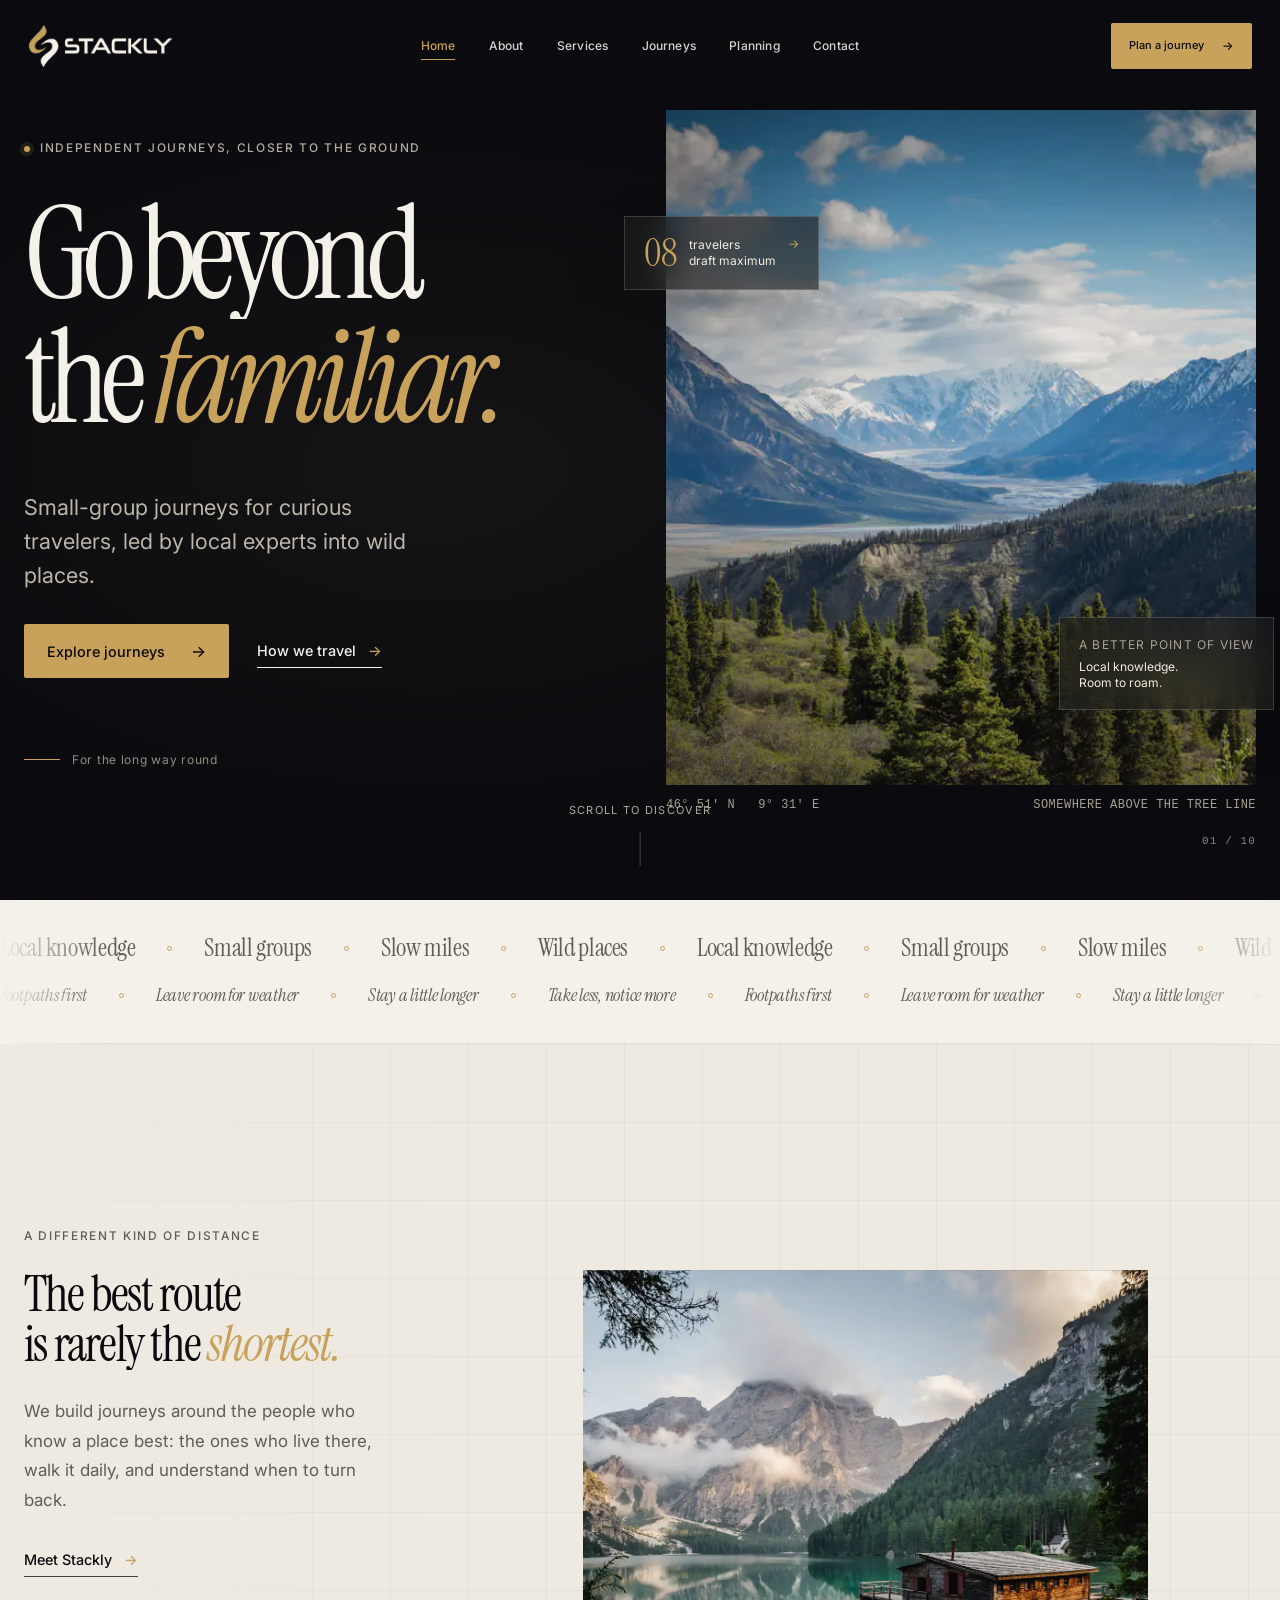
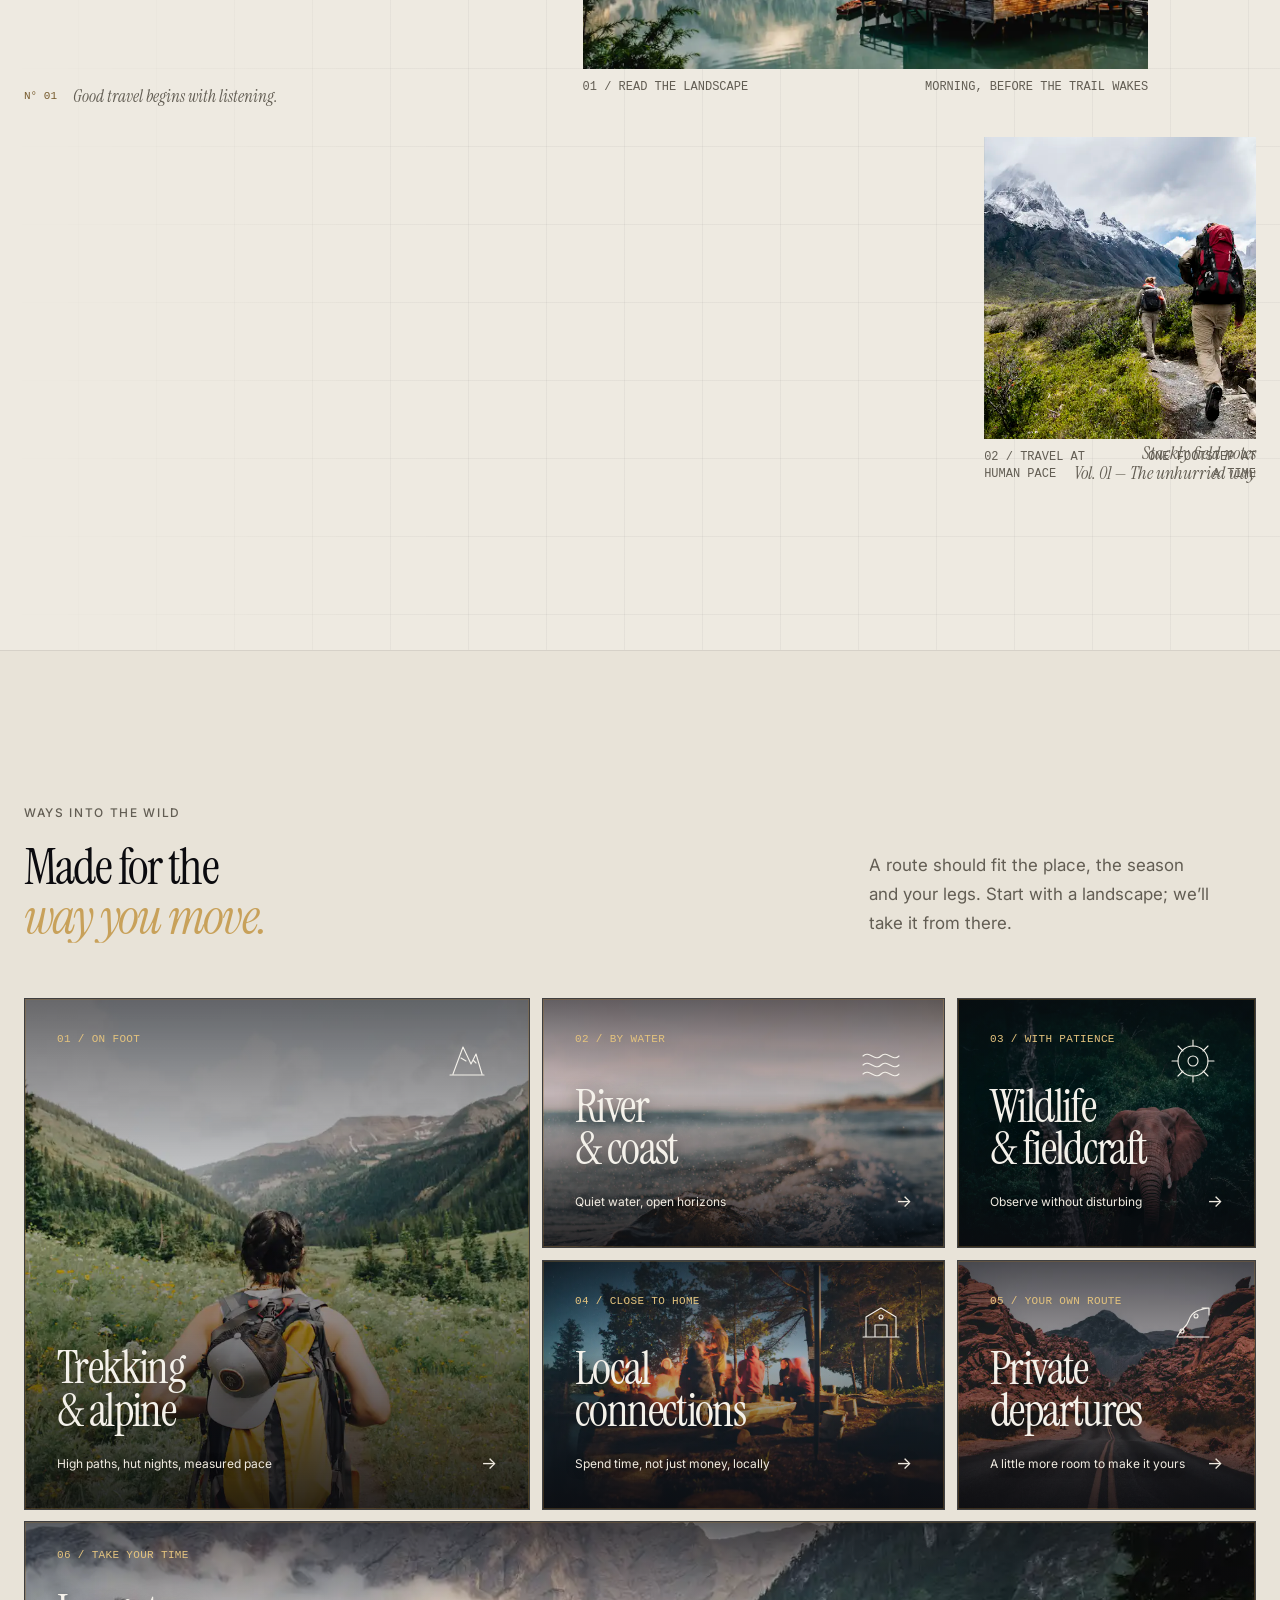
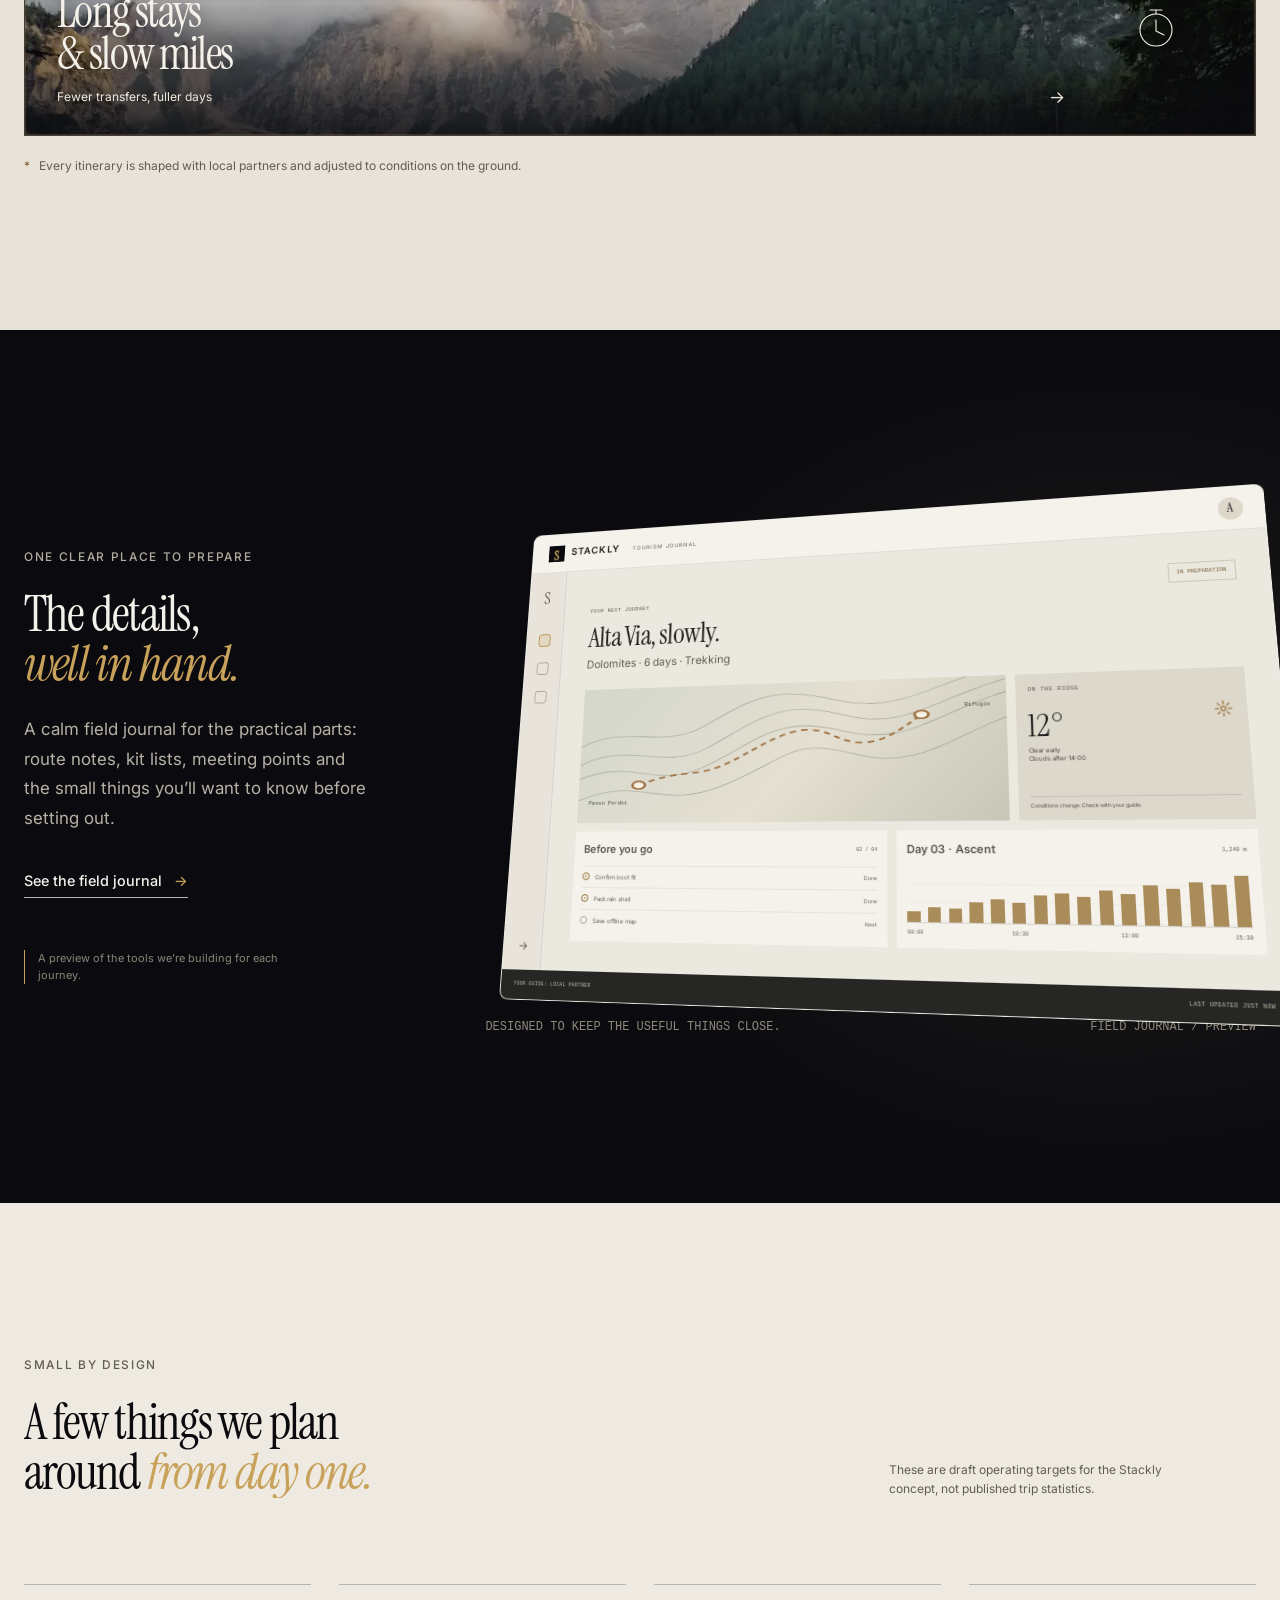
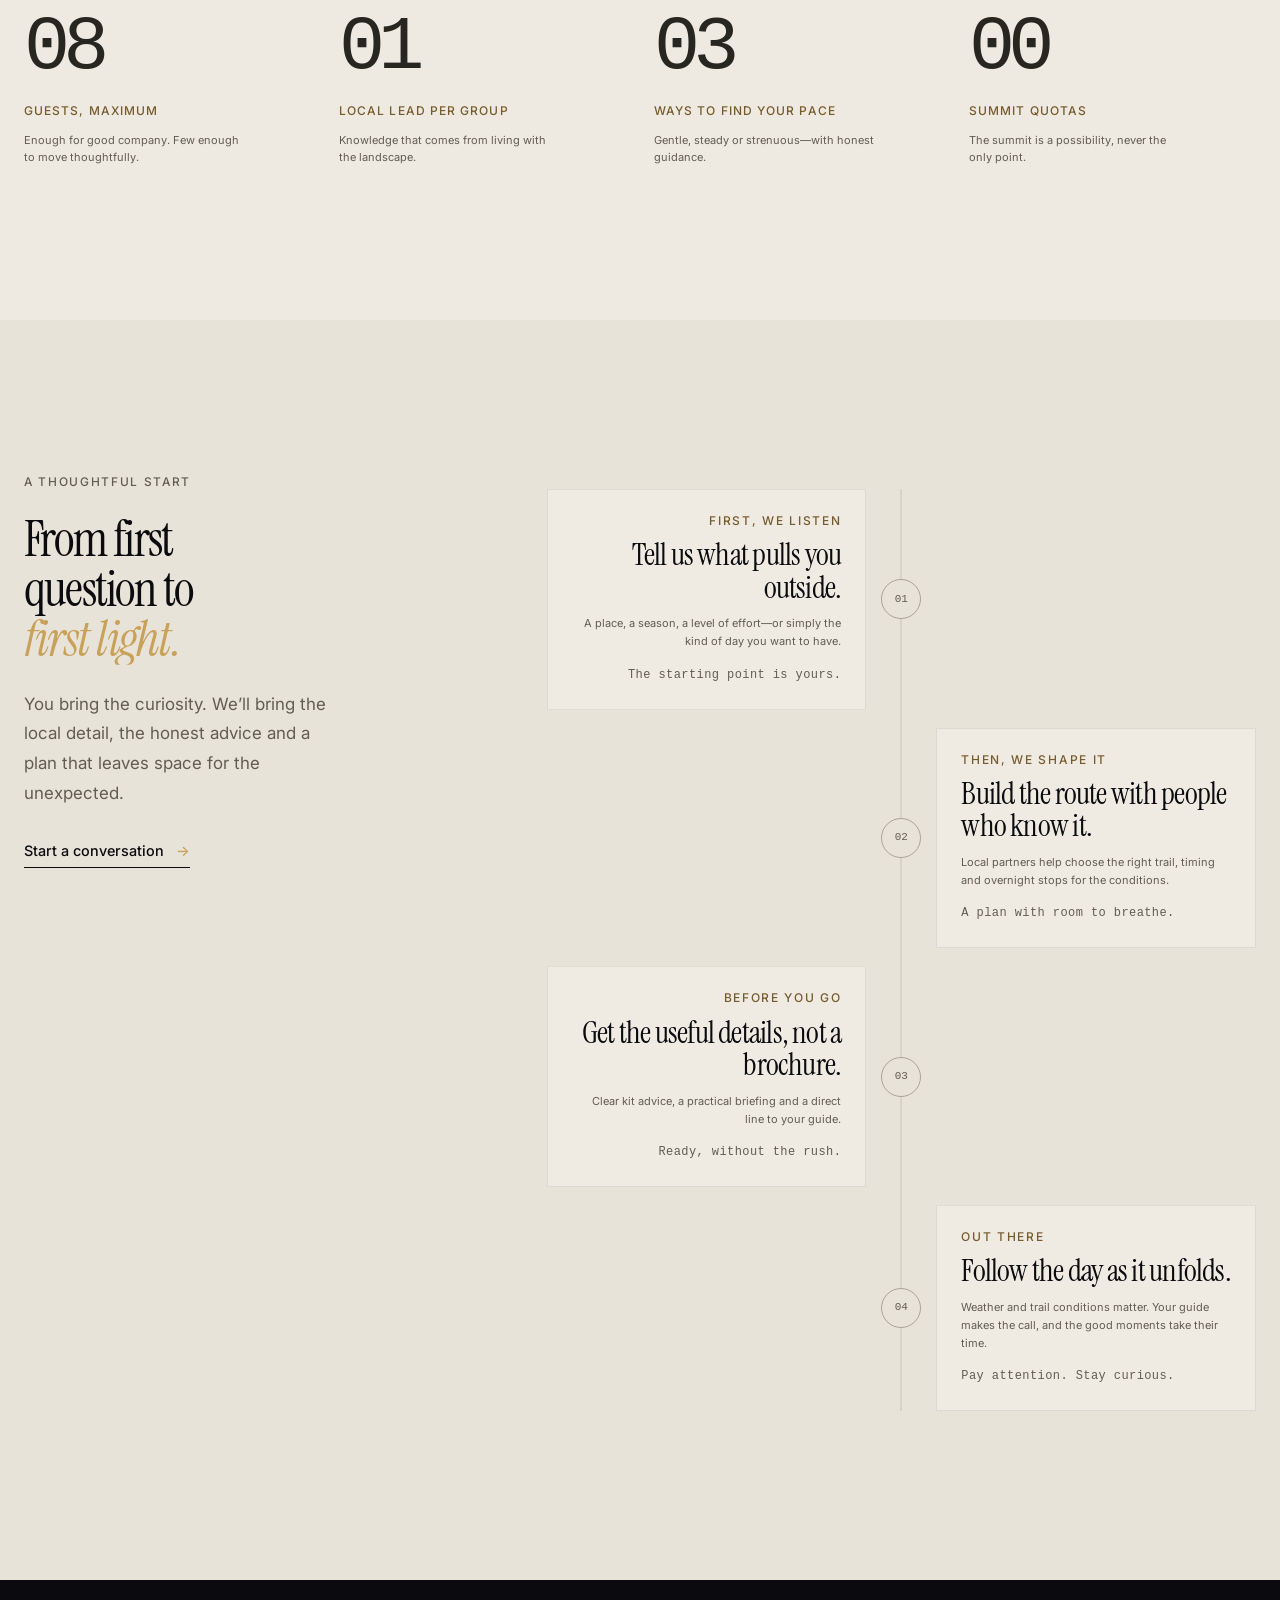
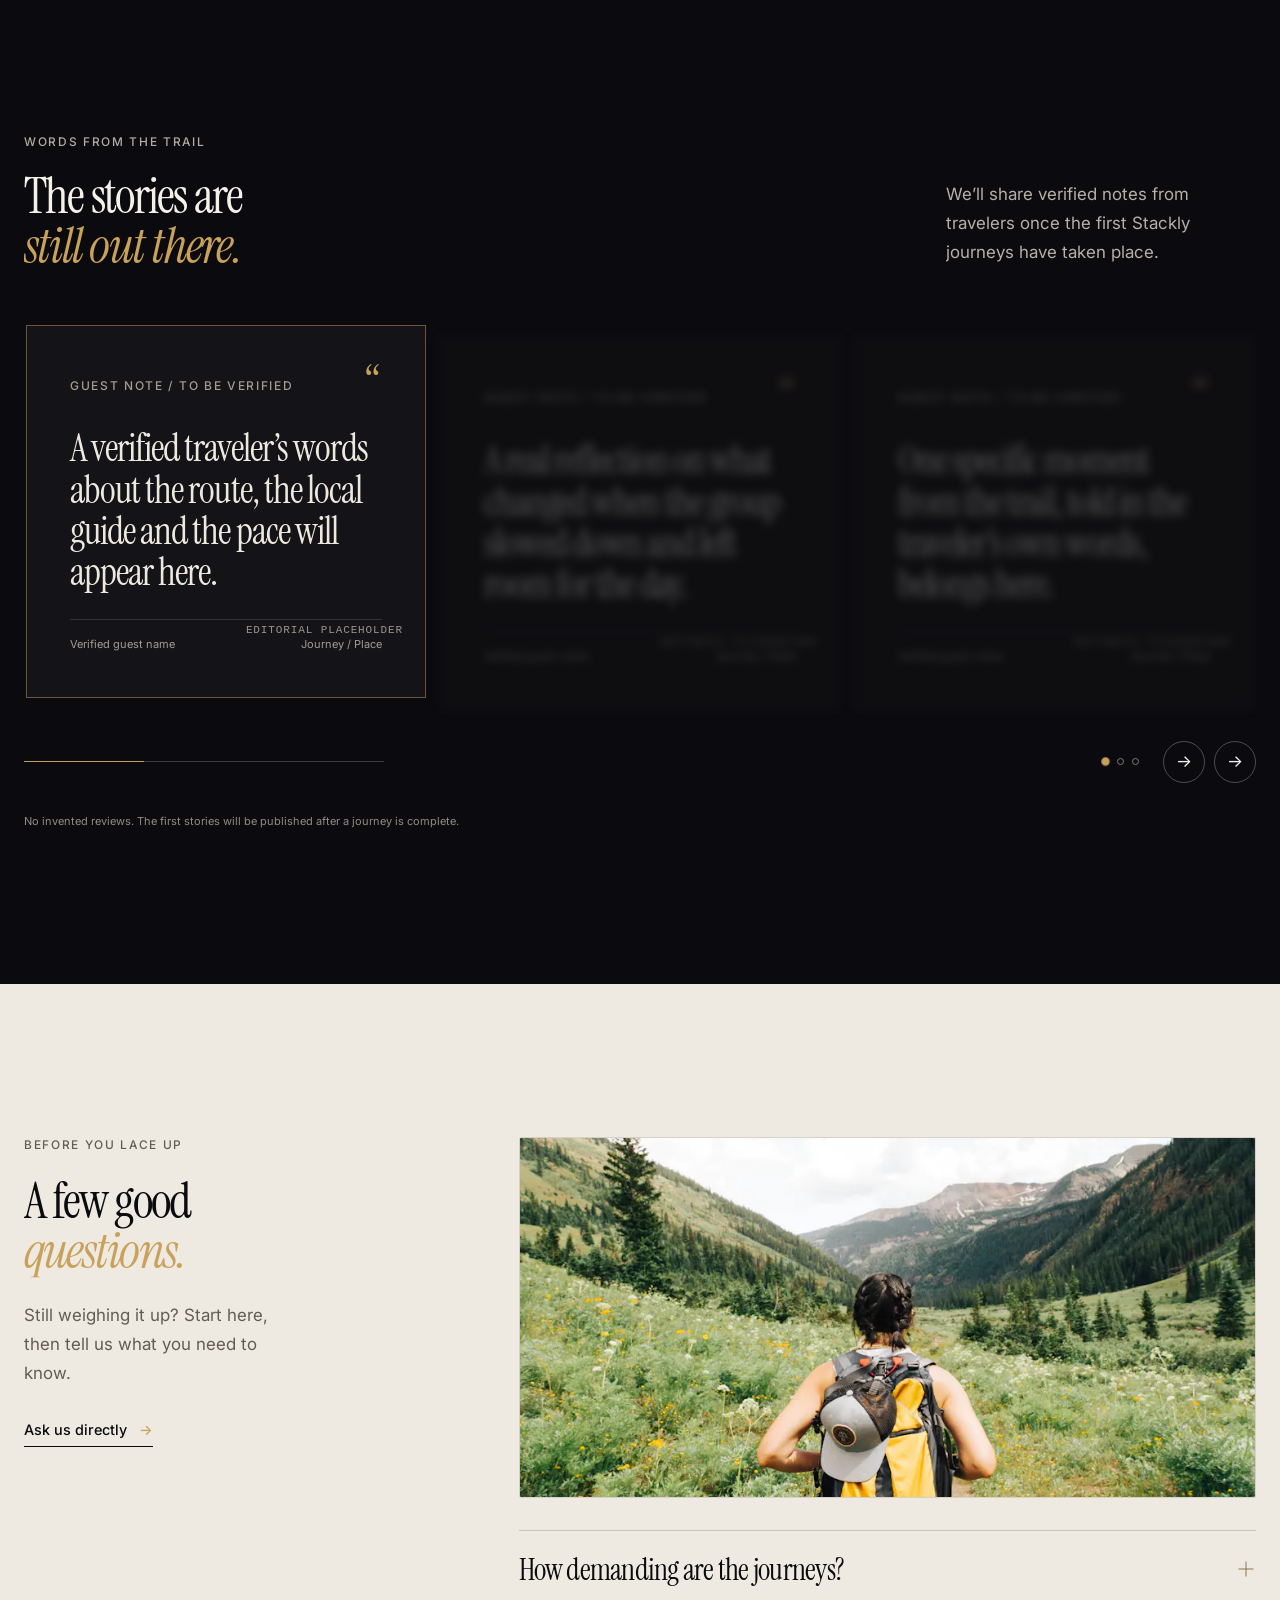
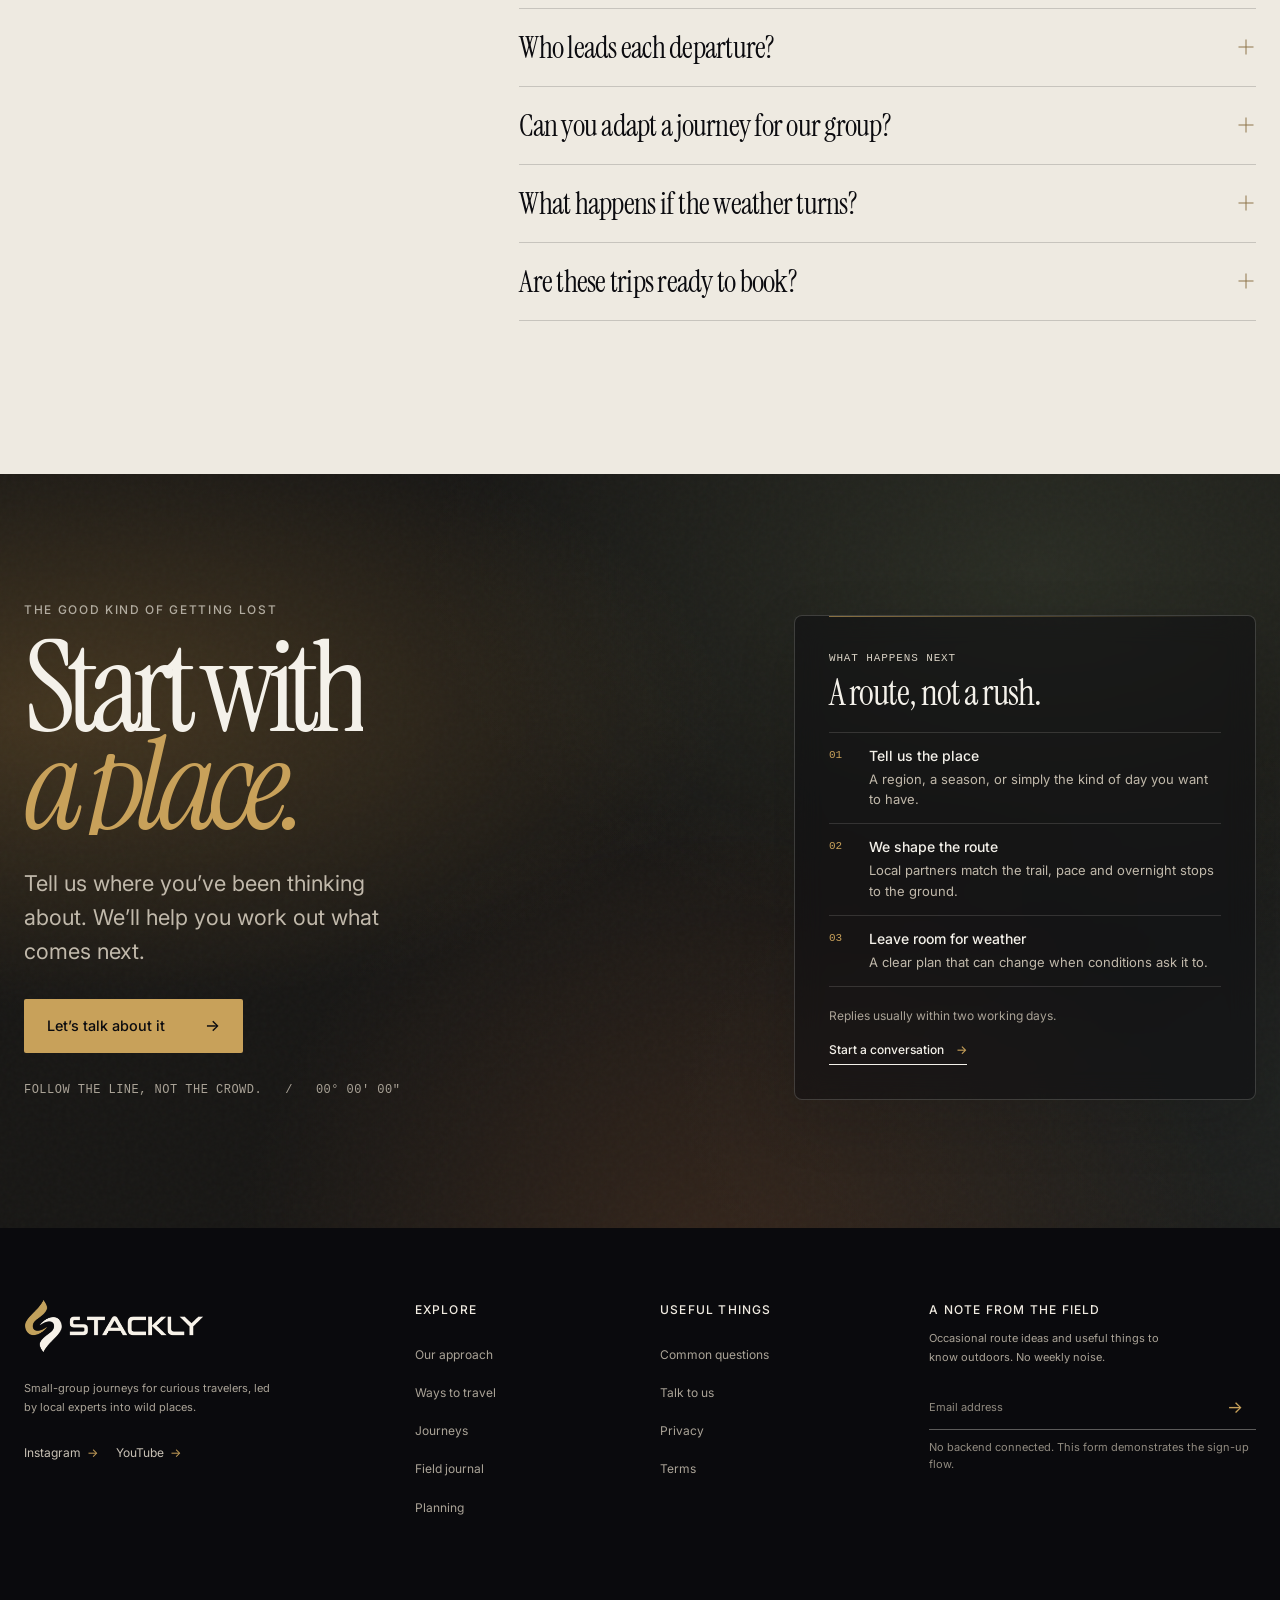
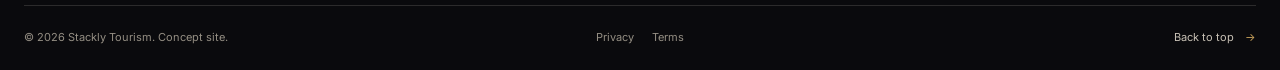
==== index.html @ 60415e10 "First commit" ====
<!doctype html>
<html lang="en">
<head>
  <meta charset="utf-8">
  <meta name="viewport" content="width=device-width, initial-scale=1">
  <meta name="theme-color" content="#0B0B0F">
  <meta name="description" content="Small-group journeys for curious travelers, led by local experts into wild places. Find your next Stackly journey.">
  <meta name="robots" content="index, follow">
  <link rel="canonical" href="https://stacklytourism.example/">
  <link rel="preconnect" href="https://fonts.googleapis.com">
  <link rel="preconnect" href="https://fonts.gstatic.com" crossorigin>
  <link href="https://fonts.googleapis.com/css2?family=Instrument+Serif&family=Inter:wght@400;500;600&display=swap" rel="stylesheet">
  <link rel="stylesheet" href="/css/style.css">

  <meta property="og:type" content="website">
  <meta property="og:site_name" content="Stackly Tourism">
  <meta property="og:title" content="Stackly Tourism — Go beyond the familiar">
  <meta property="og:description" content="Small-group journeys for curious travelers, led by local experts into wild places.">
  <meta property="og:url" content="https://stacklytourism.example/">
  <meta property="og:image" content="/assets/img/home/1464822759023-fed622ff2c3b.webp">
  <meta name="twitter:card" content="summary_large_image">
  <meta name="twitter:title" content="Stackly Tourism — Go beyond the familiar">
  <meta name="twitter:description" content="Small-group journeys for curious travelers, led by local experts into wild places.">
  <meta name="twitter:image" content="/assets/img/home/1464822759023-fed622ff2c3b.webp">
  <title>Stackly Tourism — Go beyond the familiar</title>

  <script type="application/ld+json">
    {
      "@context": "https://schema.org",
      "@type": "Organization",
      "name": "Stackly Tourism",
      "url": "https://stacklytourism.example/",
      "description": "Small-group journeys for curious travelers, led by local experts into wild places."
    }
  </script>
</head>
<body id="top">
  <a class="skip-link" href="#main">Skip to content</a>

  <!-- SHARED:NAV START -->
  <header class="site-header" id="site-header">
    <div class="nav" id="primary-navigation">
      <div class="nav__bar">
        <a class="nav__brand" href="/index.html" aria-label="Stackly Tourism home"><img class="nav__brand-logo" src="/assets/logo/logo-stackly.webp" alt="Stackly Tourism" width="145" height="42"></a>

        <button class="nav__toggle" type="button" aria-label="Open navigation" aria-controls="nav-panel" aria-expanded="false">
          <span class="nav__toggle-line"></span>
          <span class="nav__toggle-line"></span>
        </button>

        <div class="nav__panel" id="nav-panel">
          <nav class="nav__primary" aria-label="Primary navigation">
            <ul class="nav__list">
              <li class="nav__item"><a class="nav__link" href="/index.html" aria-current="page">Home</a></li>
              <li class="nav__item"><a class="nav__link" href="/about.html">About</a></li>
              <li class="nav__item"><a class="nav__link" href="/services.html">Services</a></li>
              <li class="nav__item"><a class="nav__link" href="/journeys.html">Journeys</a></li>
              <li class="nav__item"><a class="nav__link" href="/planning.html">Planning</a></li>
              <li class="nav__item"><a class="nav__link" href="/contact.html">Contact</a></li>
            </ul>
          </nav>
          <a class="btn btn--primary nav__cta" href="/login.html">Plan a journey <span aria-hidden="true">→</span></a>
        </div>
      </div>
    </div>
  </header>
  <!-- SHARED:NAV END -->

  <main id="main">
    <section class="hero section-dark" aria-labelledby="hero-title">
      <div class="hero__backdrop" aria-hidden="true"></div>
      <div class="container hero__layout">
        <div class="hero__copy">
          <p class="eyebrow hero__eyebrow"><span class="eyebrow__dot"></span> Independent journeys, closer to the ground</p>
          <h1 class="hero__title" id="hero-title">
            <span class="hero__line"><span class="hero__word">Go</span> <span class="hero__word">beyond</span></span>
            <span class="hero__line"><span class="hero__word">the</span> <span class="hero__word hero__word--italic">familiar.</span></span>
          </h1>
          <p class="hero__description">Small-group journeys for curious travelers, led by local experts into wild places.</p>
          <div class="hero__actions">
            <a class="btn btn--primary" href="/work">Explore journeys <span aria-hidden="true">→</span></a>
            <a class="text-link hero__secondary" href="/about">How we travel <span aria-hidden="true">→</span></a>
          </div>
          <div class="hero__footnote"><span class="hero__footnote-rule"></span><span>For the long way round</span></div>
        </div>

        <div class="hero__visual" data-hero-parallax>
          <div class="hero__image-frame">
            <img class="hero__image" src="/assets/img/home/1464822759023-fed622ff2c3b.webp" alt="Layered alpine peaks rising into a clear, pale sky" width="960" height="640" fetchpriority="high" decoding="async" data-fallback="/assets/img/hero-fallback.svg">
            <span class="hero__image-wash" aria-hidden="true"></span>
          </div>
          <div class="hero__image-caption"><span>46° 51′ N &nbsp; 9° 31′ E</span><span>Somewhere above the tree line</span></div>
          <div class="hero__stat hero__stat--top" data-float-card>
            <span class="hero__stat-number">08</span>
            <span class="hero__stat-copy">travelers<br>draft maximum</span>
            <span class="hero__stat-mark" aria-hidden="true">→</span>
          </div>
          <div class="hero__stat hero__stat--bottom" data-float-card>
            <span class="hero__stat-label">A better point of view</span>
            <span class="hero__stat-copy">Local knowledge.<br>Room to roam.</span>
          </div>
          <span class="hero__visual-index" aria-hidden="true">01 / 10</span>
        </div>
      </div>
      <a class="hero__scroll" href="#marquee" aria-label="Scroll to discover Stackly">
        <span class="hero__scroll-label">Scroll to discover</span>
        <span class="hero__scroll-line" aria-hidden="true"></span>
      </a>
    </section>

    <section class="marquee section-bone" id="marquee" aria-label="Stackly travel principles">
      <div class="marquee__row marquee__row--forward" aria-hidden="true">
        <div class="marquee__track">
          <span>Local knowledge</span><i></i><span>Small groups</span><i></i><span>Slow miles</span><i></i><span>Wild places</span><i></i><span>Local knowledge</span><i></i><span>Small groups</span><i></i><span>Slow miles</span><i></i><span>Wild places</span><i></i>
        </div>
      </div>
      <div class="marquee__row marquee__row--reverse" aria-hidden="true">
        <div class="marquee__track">
          <span>Footpaths first</span><i></i><span>Leave room for weather</span><i></i><span>Stay a little longer</span><i></i><span>Take less, notice more</span><i></i><span>Footpaths first</span><i></i><span>Leave room for weather</span><i></i><span>Stay a little longer</span><i></i><span>Take less, notice more</span><i></i>
        </div>
      </div>
    </section>

    <section class="story section-paper" id="about" aria-labelledby="story-title">
      <div class="story__grid-bg" aria-hidden="true"></div>
      <div class="container story__layout">
        <div class="story__intro">
          <p class="eyebrow" data-reveal="fade-up">A different kind of distance</p>
          <h2 class="section-title" id="story-title" data-reveal="fade-up">The best route<br>is rarely the <em>shortest.</em></h2>
          <p class="story__lead" data-reveal="fade-up">We build journeys around the people who know a place best: the ones who live there, walk it daily, and understand when to turn back.</p>
          <a class="text-link" href="/about" data-reveal="fade-up">Meet Stackly <span aria-hidden="true">→</span></a>
          <div class="story__note" data-reveal="fade-up"><span class="story__note-index">N° 01</span><span>Good travel begins with listening.</span></div>
        </div>
        <div class="story__gallery">
          <figure class="story__figure story__figure--large" data-reveal="fade-up">
            <div class="story__image-wrap">
              <img src="/assets/img/home/1470770841072-f978cf4d019e.webp" alt="A quiet mountain lake reflecting forested slopes at first light" width="840" height="560" loading="lazy" decoding="async" data-fallback="/assets/img/story-lake-fallback.svg">
            </div>
            <figcaption><span>01 / Read the landscape</span><span>Morning, before the trail wakes</span></figcaption>
          </figure>
          <figure class="story__figure story__figure--small" data-reveal="fade-up">
            <div class="story__image-wrap">
              <img src="/assets/img/home/1551632811-561732d1e306.webp" alt="A small group hiking a high mountain trail beneath distant peaks" width="800" height="533" loading="lazy" decoding="async" data-fallback="/assets/img/story-trail-fallback.svg">
            </div>
            <figcaption><span>02 / Travel at human pace</span><span>One footstep at a time</span></figcaption>
          </figure>
          <p class="story__gallery-aside" aria-hidden="true">Stackly field notes<br>Vol. 01 — The unhurried way</p>
        </div>
      </div>
    </section>

    <section class="services section-cream" id="services" aria-labelledby="services-title">
      <div class="container">
        <div class="services__header">
          <div>
            <p class="eyebrow" data-reveal="fade-up">Ways into the wild</p>
            <h2 class="section-title" id="services-title" data-reveal="fade-up">Made for the<br><em>way you move.</em></h2>
          </div>
          <p class="services__intro" data-reveal="fade-up">A route should fit the place, the season and your legs. Start with a landscape; we’ll take it from there.</p>
        </div>

        <div class="services__grid">
          <a class="service-card service-card--trek" href="/services#trekking" data-spotlight data-reveal="scale">
            <span class="service-card__index">01 / On foot</span>
            <span class="service-card__icon" aria-hidden="true"><svg viewBox="0 0 48 48"><path d="m10 37 10-27 8 17 5-10 6 20M7 38h34M18 21l5 3m7-1 3 3" /></svg></span>
            <span class="service-card__title">Trekking<br>&amp; alpine</span>
            <span class="service-card__foot"><span>High paths, hut nights, measured pace</span><span class="service-card__arrow" aria-hidden="true">→</span></span>
          </a>
          <a class="service-card service-card--river" href="/services#water" data-spotlight data-reveal="scale">
            <span class="service-card__index">02 / By water</span>
            <span class="service-card__icon" aria-hidden="true"><svg viewBox="0 0 48 48"><path d="M6 19c6-6 12 6 18 0s12 6 18 0M6 28c6-6 12 6 18 0s12 6 18 0M6 37c6-6 12 6 18 0s12 6 18 0" /></svg></span>
            <span class="service-card__title">River<br>&amp; coast</span>
            <span class="service-card__foot"><span>Quiet water, open horizons</span><span class="service-card__arrow" aria-hidden="true">→</span></span>
          </a>
          <a class="service-card service-card--wildlife" href="/services#wildlife" data-spotlight data-reveal="scale">
            <span class="service-card__index">03 / With patience</span>
            <span class="service-card__icon" aria-hidden="true"><svg viewBox="0 0 48 48"><circle cx="24" cy="24" r="15"/><circle cx="24" cy="24" r="5"/><path d="M24 3v6m0 30v6M3 24h6m30 0h6M9 9l5 5m20 20 5 5m0-30-5 5M14 34l-5 5" /></svg></span>
            <span class="service-card__title">Wildlife<br>&amp; fieldcraft</span>
            <span class="service-card__foot"><span>Observe without disturbing</span><span class="service-card__arrow" aria-hidden="true">→</span></span>
          </a>
          <a class="service-card service-card--local" href="/services#local-guides" data-spotlight data-reveal="scale">
            <span class="service-card__index">04 / Close to home</span>
            <span class="service-card__icon" aria-hidden="true"><svg viewBox="0 0 48 48"><path d="M9 38V18l15-9 15 9v20M18 38V26h12v12M6 38h36" /><circle cx="24" cy="18" r="2" /></svg></span>
            <span class="service-card__title">Local<br>connections</span>
            <span class="service-card__foot"><span>Spend time, not just money, locally</span><span class="service-card__arrow" aria-hidden="true">→</span></span>
          </a>
          <a class="service-card service-card--private" href="/services#private" data-spotlight data-reveal="scale">
            <span class="service-card__index">05 / Your own route</span>
            <span class="service-card__icon" aria-hidden="true"><svg viewBox="0 0 48 48"><path d="M8 38c4-9 9-8 12-17s9-10 20-12M8 38h32M33 9h7v7" /><circle cx="13" cy="32" r="2"/><circle cx="27" cy="17" r="2"/></svg></span>
            <span class="service-card__title">Private<br>departures</span>
            <span class="service-card__foot"><span>A little more room to make it yours</span><span class="service-card__arrow" aria-hidden="true">→</span></span>
          </a>
          <a class="service-card service-card--slow" href="/services#slow-travel" data-spotlight data-reveal="scale">
            <span class="service-card__index">06 / Take your time</span>
            <span class="service-card__icon" aria-hidden="true"><svg viewBox="0 0 48 48"><circle cx="24" cy="25" r="16"/><path d="M24 15v11l8 4M18 5h12M24 5v4" /></svg></span>
            <span class="service-card__title">Long stays<br>&amp; slow miles</span>
            <span class="service-card__foot"><span>Fewer transfers, fuller days</span><span class="service-card__arrow" aria-hidden="true">→</span></span>
          </a>
        </div>
        <p class="services__footnote"><span class="services__footnote-mark">*</span> Every itinerary is shaped with local partners and adjusted to conditions on the ground.</p>
      </div>
    </section>

    <section class="dashboard section-dark" id="dashboard" aria-labelledby="dashboard-title">
      <div class="dashboard__glow" aria-hidden="true"></div>
      <div class="container dashboard__layout">
        <div class="dashboard__copy">
          <p class="eyebrow" data-reveal="fade-up">One clear place to prepare</p>
          <h2 class="section-title" id="dashboard-title" data-reveal="fade-up">The details,<br><em>well in hand.</em></h2>
          <p class="dashboard__description" data-reveal="fade-up">A calm field journal for the practical parts: route notes, kit lists, meeting points and the small things you’ll want to know before setting out.</p>
          <a class="text-link text-link--light" href="/dashboard" data-reveal="fade-up">See the field journal <span aria-hidden="true">→</span></a>
          <p class="dashboard__disclaimer">A preview of the tools we’re building for each journey.</p>
        </div>
        <div class="dashboard__stage" data-device-stage>
          <div class="dashboard__device" data-device-tilt data-reveal="scale" role="img" aria-label="Illustrated Stackly field journal showing a route brief, a sample mountain route, weather notes and a gear checklist">
            <div class="device__topbar"><span class="device__brand"><span class="device__brand-mark">S</span> STACKLY <span class="device__brand-light">TOURISM JOURNAL</span></span><span class="device__avatar">A</span></div>
            <div class="device__body">
              <aside class="device__sidebar" aria-hidden="true"><span class="device__side-mark">S</span><i class="device__side-icon device__side-icon--active"></i><i class="device__side-icon"></i><i class="device__side-icon"></i><span class="device__side-bottom">→</span></aside>
              <div class="device__main">
                <div class="device__hello"><div><span class="device__eyebrow">YOUR NEXT JOURNEY</span><h3>Alta Via, slowly.</h3><p>Dolomites · 6 days · Trekking</p></div><span class="device__status">IN PREPARATION</span></div>
                <div class="device__feature-row">
                  <div class="device__map" aria-hidden="true"><svg viewBox="0 0 320 180" preserveAspectRatio="none"><path class="device__contour" d="M-10 130c50-43 68 10 109-22s54-66 103-43 66-20 127-49M-5 154c57-40 68 12 117-20s53-63 99-39 69-20 116-47M-5 108c42-41 70 7 106-25s54-63 101-39 64-16 121-41M-5 84c37-40 68 2 102-29s50-54 99-31 70-17 127-39"/><path class="device__route" d="M48 131c39-24 45-5 76-33s48-47 72-27 38 9 64-24"/><circle class="device__pin" cx="48" cy="131" r="5"/><circle class="device__pin" cx="260" cy="47" r="5"/></svg><span class="device__map-label device__map-label--one">Passo Pordoi</span><span class="device__map-label device__map-label--two">Rifugio</span></div>
                  <div class="device__weather"><span class="device__eyebrow">ON THE RIDGE</span><span class="device__weather-symbol" aria-hidden="true">☼</span><strong>12°</strong><span>Clear early<br>Clouds after 14:00</span><div class="device__weather-rule"></div><small>Conditions change. Check with your guide.</small></div>
                </div>
                <div class="device__lower-row">
                  <div class="device__checklist"><div class="device__section-heading"><span>Before you go</span><span>02 / 04</span></div><div class="device__check-item"><i class="device__check device__check--done"></i><span>Confirm boot fit</span><span>Done</span></div><div class="device__check-item"><i class="device__check device__check--done"></i><span>Pack rain shell</span><span>Done</span></div><div class="device__check-item"><i class="device__check"></i><span>Save offline map</span><span>Next</span></div></div>
                  <div class="device__elevation"><div class="device__section-heading"><span>Day 03 · Ascent</span><span>1,240 m</span></div><div class="device__chart" aria-hidden="true"><span></span><span></span><span></span><span></span><span></span><span></span><span></span><span></span><span></span><span></span><span></span><span></span><span></span><span></span><span></span><span></span></div><div class="device__chart-labels"><span>08:00</span><span>10:30</span><span>13:00</span><span>15:30</span></div></div>
                </div>
              </div>
            </div>
            <div class="device__bottomline"><span>YOUR GUIDE: LOCAL PARTNER</span><span>LAST UPDATED JUST NOW <i></i></span></div>
          </div>
          <p class="dashboard__stage-caption"><span>Designed to keep the useful things close.</span><span>Field journal / preview</span></p>
        </div>
      </div>
    </section>

    <section class="metrics section-paper" aria-labelledby="metrics-title">
      <div class="container">
        <div class="metrics__header">
          <p class="eyebrow" data-reveal="fade-up">Small by design</p>
          <h2 class="section-title" id="metrics-title" data-reveal="fade-up">A few things we plan<br>around <em>from day one.</em></h2>
          <p class="metrics__note" data-reveal="fade-up">These are draft operating targets for the Stackly concept, not published trip statistics.</p>
        </div>
        <div class="metrics__grid">
          <article class="metric" data-reveal="fade-up"><div class="metric__rule"></div><span class="metric__value" data-counter="8" data-digits="2" aria-hidden="true">08</span><span class="metric__label">guests, maximum</span><p>Enough for good company. Few enough to move thoughtfully.</p></article>
          <article class="metric" data-reveal="fade-up"><div class="metric__rule"></div><span class="metric__value" data-counter="1" data-digits="2" aria-hidden="true">01</span><span class="metric__label">local lead per group</span><p>Knowledge that comes from living with the landscape.</p></article>
          <article class="metric" data-reveal="fade-up"><div class="metric__rule"></div><span class="metric__value" data-counter="3" data-digits="2" aria-hidden="true">03</span><span class="metric__label">ways to find your pace</span><p>Gentle, steady or strenuous—with honest guidance.</p></article>
          <article class="metric" data-reveal="fade-up"><div class="metric__rule"></div><span class="metric__value metric__value--suffix" data-counter="0" data-digits="2" aria-hidden="true">00</span><span class="metric__label">summit quotas</span><p>The summit is a possibility, never the only point.</p></article>
        </div>
      </div>
    </section>

    <section class="process section-cream" id="process" aria-labelledby="process-title" data-timeline>
      <div class="container process__layout">
        <div class="process__intro">
          <p class="eyebrow" data-reveal="fade-up">A thoughtful start</p>
          <h2 class="section-title" id="process-title" data-reveal="fade-up">From first<br>question to<br><em>first light.</em></h2>
          <p data-reveal="fade-up">You bring the curiosity. We’ll bring the local detail, the honest advice and a plan that leaves space for the unexpected.</p>
          <a class="text-link" href="/contact" data-reveal="fade-up">Start a conversation <span aria-hidden="true">→</span></a>
        </div>
        <div class="process__timeline">
          <div class="process__rail" aria-hidden="true"><span class="process__rail-fill"></span></div>
          <article class="process__step" data-step="1" data-reveal="fade-up">
            <span class="process__node" aria-hidden="true"><span>01</span></span>
            <div class="process__card"><span class="eyebrow">First, we listen</span><h3>Tell us what pulls you outside.</h3><p>A place, a season, a level of effort—or simply the kind of day you want to have.</p><span class="process__card-note">The starting point is yours.</span></div>
          </article>
          <article class="process__step" data-step="2" data-reveal="fade-up">
            <span class="process__node" aria-hidden="true"><span>02</span></span>
            <div class="process__card"><span class="eyebrow">Then, we shape it</span><h3>Build the route with people who know it.</h3><p>Local partners help choose the right trail, timing and overnight stops for the conditions.</p><span class="process__card-note">A plan with room to breathe.</span></div>
          </article>
          <article class="process__step" data-step="3" data-reveal="fade-up">
            <span class="process__node" aria-hidden="true"><span>03</span></span>
            <div class="process__card"><span class="eyebrow">Before you go</span><h3>Get the useful details, not a brochure.</h3><p>Clear kit advice, a practical briefing and a direct line to your guide.</p><span class="process__card-note">Ready, without the rush.</span></div>
          </article>
          <article class="process__step" data-step="4" data-reveal="fade-up">
            <span class="process__node" aria-hidden="true"><span>04</span></span>
            <div class="process__card"><span class="eyebrow">Out there</span><h3>Follow the day as it unfolds.</h3><p>Weather and trail conditions matter. Your guide makes the call, and the good moments take their time.</p><span class="process__card-note">Pay attention. Stay curious.</span></div>
          </article>
        </div>
      </div>
    </section>

    <section class="testimonials section-dark" id="field-notes" aria-labelledby="testimonials-title">
      <div class="container testimonials__container">
        <div class="testimonials__header">
          <div><p class="eyebrow" data-reveal="fade-up">Words from the trail</p><h2 class="section-title" id="testimonials-title" data-reveal="fade-up">The stories are<br><em>still out there.</em></h2></div>
          <p class="testimonials__intro" data-reveal="fade-up">We’ll share verified notes from travelers once the first Stackly journeys have taken place.</p>
        </div>
        <div class="testimonial-carousel" role="region" aria-roledescription="carousel" aria-label="Guest field notes">
          <div class="testimonial-carousel__track" tabindex="0" aria-label="Use the arrow keys to move between guest note placeholders">
            <article class="testimonial-card" data-testimonial aria-label="Guest note placeholder one of three">
              <div class="testimonial-card__top"><span class="eyebrow">Guest note / To be verified</span><span class="testimonial-card__mark" aria-hidden="true">“</span></div>
              <blockquote><p>A verified traveler’s words about the route, the local guide and the pace will appear here.</p></blockquote>
              <div class="testimonial-card__footer"><span>Verified guest name</span><span>Journey / Place</span></div>
              <span class="testimonial-card__placeholder">Editorial placeholder</span>
            </article>
            <article class="testimonial-card" data-testimonial aria-label="Guest note placeholder two of three">
              <div class="testimonial-card__top"><span class="eyebrow">Guest note / To be verified</span><span class="testimonial-card__mark" aria-hidden="true">“</span></div>
              <blockquote><p>A real reflection on what changed when the group slowed down and left room for the day.</p></blockquote>
              <div class="testimonial-card__footer"><span>Verified guest name</span><span>Journey / Place</span></div>
              <span class="testimonial-card__placeholder">Editorial placeholder</span>
            </article>
            <article class="testimonial-card" data-testimonial aria-label="Guest note placeholder three of three">
              <div class="testimonial-card__top"><span class="eyebrow">Guest note / To be verified</span><span class="testimonial-card__mark" aria-hidden="true">“</span></div>
              <blockquote><p>One specific moment from the trail, told in the traveler’s own words, belongs here.</p></blockquote>
              <div class="testimonial-card__footer"><span>Verified guest name</span><span>Journey / Place</span></div>
              <span class="testimonial-card__placeholder">Editorial placeholder</span>
            </article>
          </div>
          <div class="testimonial-carousel__controls">
            <div class="testimonial-carousel__progress" role="progressbar" aria-label="Guest note position" aria-valuemin="1" aria-valuemax="3" aria-valuenow="1"><span></span></div>
            <div class="testimonial-carousel__buttons">
              <div class="testimonial-carousel__dots" aria-label="Choose a guest note">
                <button class="testimonial-carousel__dot is-active" type="button" aria-label="Go to guest note 1" aria-current="true"></button>
                <button class="testimonial-carousel__dot" type="button" aria-label="Go to guest note 2"></button>
                <button class="testimonial-carousel__dot" type="button" aria-label="Go to guest note 3"></button>
              </div>
              <button class="icon-button testimonial-carousel__arrow" type="button" data-slide-direction="-1" aria-label="Previous guest note"><span aria-hidden="true">→</span></button>
              <button class="icon-button testimonial-carousel__arrow" type="button" data-slide-direction="1" aria-label="Next guest note"><span aria-hidden="true">→</span></button>
            </div>
          </div>
        </div>
        <p class="testimonials__note">No invented reviews. The first stories will be published after a journey is complete.</p>
      </div>
    </section>

    <section class="faq section-paper" id="faq" aria-labelledby="faq-title">
      <div class="container faq__layout">
        <div class="faq__intro">
          <p class="eyebrow" data-reveal="fade-up">Before you lace up</p>
          <h2 class="section-title" id="faq-title" data-reveal="fade-up">A few good<br><em>questions.</em></h2>
          <p data-reveal="fade-up">Still weighing it up? Start here, then tell us what you need to know.</p>
          <a class="text-link" href="/contact" data-reveal="fade-up">Ask us directly <span aria-hidden="true">→</span></a>
        </div>
        <div class="faq__content">
          <figure class="faq__media">
            <img src="/assets/img/home/faq-before-you-go.webp" alt="A hiker with a yellow backpack looking out over a wild mountain valley before setting off" width="900" height="439" loading="lazy" decoding="async">
          </figure>
          <div class="faq__list">
          <details class="faq__item" name="stackly-faq">
            <summary class="faq__question"><span>How demanding are the journeys?</span><span class="faq__plus" aria-hidden="true"></span></summary>
            <div class="faq__panel"><div class="faq__answer"><p>Each route will include a plain-language effort rating, daily distance and elevation. We’ll talk through your experience before recommending a trip—no pressure to keep up with a pace that isn’t yours.</p></div></div>
          </details>
          <details class="faq__item" name="stackly-faq">
            <summary class="faq__question"><span>Who leads each departure?</span><span class="faq__plus" aria-hidden="true"></span></summary>
            <div class="faq__panel"><div class="faq__answer"><p>Local guides and regional partners lead on the ground. Their knowledge shapes the route, the timing and the decisions we make when weather or trail conditions change.</p></div></div>
          </details>
          <details class="faq__item" name="stackly-faq">
            <summary class="faq__question"><span>Can you adapt a journey for our group?</span><span class="faq__plus" aria-hidden="true"></span></summary>
            <div class="faq__panel"><div class="faq__answer"><p>Private departures can be adjusted around your dates, interests and comfort level, subject to what is practical and respectful in the destination. We’ll be clear about trade-offs before anything is booked.</p></div></div>
          </details>
          <details class="faq__item" name="stackly-faq">
            <summary class="faq__question"><span>What happens if the weather turns?</span><span class="faq__plus" aria-hidden="true"></span></summary>
            <div class="faq__panel"><div class="faq__answer"><p>Your guide makes the safety call with local conditions in mind. We plan alternatives where possible, but mountain and water itineraries can change; flexibility is part of traveling well.</p></div></div>
          </details>
          <details class="faq__item" name="stackly-faq">
            <summary class="faq__question"><span>Are these trips ready to book?</span><span class="faq__plus" aria-hidden="true"></span></summary>
            <div class="faq__panel"><div class="faq__answer"><p>This is a concept homepage. Dates, live itineraries, pricing and partner details need to be confirmed before departures are offered. Contact us to register interest while those details are prepared.</p></div></div>
          </details>
          </div>
        </div>
      </div>
    </section>

    <section class="final-cta section-dark" id="contact" aria-labelledby="cta-title" data-cta-section>
      <div class="final-cta__mesh" aria-hidden="true"></div>
      <div class="final-cta__grain" aria-hidden="true"></div>
      <div class="container final-cta__content">
        <div class="final-cta__lead">
        <p class="eyebrow" data-reveal="fade-up">The good kind of getting lost</p>
        <h2 class="final-cta__title" id="cta-title" data-cta-title data-reveal="fade-up">Start with<br><em>a place.</em></h2>
        <p class="final-cta__description" data-reveal="fade-up">Tell us where you’ve been thinking about. We’ll help you work out what comes next.</p>
        <a class="btn btn--primary btn--magnetic" href="/contact" data-magnetic><span>Let’s talk about it</span><span aria-hidden="true">→</span></a>
        <span class="final-cta__coordinate" aria-hidden="true">Follow the line, not the crowd. &nbsp; / &nbsp; 00° 00′ 00″</span>
        </div>
        <aside class="final-cta__aside" aria-labelledby="final-cta-next-title">
          <p class="final-cta__aside-kicker">What happens next</p>
          <h3 class="final-cta__aside-title" id="final-cta-next-title">A route, not a rush.</h3>
          <ol class="final-cta__steps">
            <li>
              <span class="final-cta__step-index" aria-hidden="true">01</span>
              <div><h4>Tell us the place</h4><p>A region, a season, or simply the kind of day you want to have.</p></div>
            </li>
            <li>
              <span class="final-cta__step-index" aria-hidden="true">02</span>
              <div><h4>We shape the route</h4><p>Local partners match the trail, pace and overnight stops to the ground.</p></div>
            </li>
            <li>
              <span class="final-cta__step-index" aria-hidden="true">03</span>
              <div><h4>Leave room for weather</h4><p>A clear plan that can change when conditions ask it to.</p></div>
            </li>
          </ol>
          <div class="final-cta__aside-foot">
            <p>Replies usually within two working days.</p>
            <a class="text-link text-link--light" href="/contact">Start a conversation <span aria-hidden="true">→</span></a>
          </div>
        </aside>
      </div>
    </section>
  </main>

  <!-- SHARED:FOOTER START -->
  <footer class="site-footer section-dark" id="footer">
    <div class="container">
      <div class="footer__main">
        <div class="footer__brand-column">
          <a class="footer__brand" href="/index.html" aria-label="Stackly Tourism home"><img class="footer__brand-logo" src="/assets/logo/logo-stackly.webp" alt="Stackly Tourism" width="180" height="52"></a>
          <p>Small-group journeys for curious travelers, led by local experts into wild places.</p>
          <div class="footer__socials" aria-label="Social media">
            <a href="https://www.instagram.com/" target="_blank" rel="noopener noreferrer" aria-label="Instagram (general link)">Instagram <span aria-hidden="true">→</span></a>
            <a href="https://www.youtube.com/" target="_blank" rel="noopener noreferrer" aria-label="YouTube (general link)">YouTube <span aria-hidden="true">→</span></a>
          </div>
        </div>
        <div class="footer__column">
          <h2 class="footer__heading">Explore</h2>
          <ul>
            <li><a href="/404.html">Our approach</a></li>
            <li><a href="/404.html">Ways to travel</a></li>
            <li><a href="/404.html">Journeys</a></li>
            <li><a href="/404.html">Field journal</a></li>
            <li><a href="/404.html">Planning</a></li>
          </ul>
        </div>
        <div class="footer__column">
          <h2 class="footer__heading">Useful things</h2>
          <ul>
            <li><a href="/404.html">Common questions</a></li>
            <li><a href="/404.html">Talk to us</a></li>
            <li><a href="/404.html">Privacy</a></li>
            <li><a href="/404.html">Terms</a></li>
          </ul>
        </div>
        <div class="footer__newsletter">
          <h2 class="footer__heading">A note from the field</h2>
          <p>Occasional route ideas and useful things to know outdoors. No weekly noise.</p>
          <form class="newsletter" data-newsletter novalidate>
            <label class="sr-only" for="newsletter-email">Your email address</label>
            <div class="newsletter__field">
              <input id="newsletter-email" name="email" type="email" autocomplete="email" placeholder="Email address" required aria-describedby="newsletter-message">
              <button class="newsletter__submit" type="submit" aria-label="Subscribe to the Stackly field note"><span aria-hidden="true">→</span></button>
            </div>
            <p class="newsletter__message" id="newsletter-message" aria-live="polite">No backend connected. This form demonstrates the sign-up flow.</p>
          </form>
        </div>
      </div>
<div class="footer__bottom">
        <p>© <span data-current-year>2026</span> Stackly Tourism. Concept site.</p>
        <div class="footer__legal"><a href="/404.html">Privacy</a><a href="/404.html">Terms</a></div>
        <a class="footer__top" href="#top">Back to top <span aria-hidden="true">→</span></a>
      </div>
    </div>
  </footer>
  <!-- SHARED:FOOTER END -->

  <script src="/js/main.js" defer></script>
</body>
</html>
---- css/style.css ----
/* TOKENS */
:root {
  color-scheme: light;
  --ink: #0b0b0f;
  --bone: #f4f1ea;
  --paper: #eeeae1;
  --cream: #e8e3d8;
  --accent: #c8a15a;
  --muted: #625d53;
  --muted-dark: #8a8578;
  --white: #fffdf8;
  --ink-soft: #18181c;
  --border-light: rgb(11 11 15 / 8%);
  --border-dark: rgb(244 241 234 / 14%);
  --shadow-1: 0 8px 24px rgb(11 11 15 / 8%);
  --shadow-2: 0 20px 60px rgb(11 11 15 / 14%);
  --shadow-3: 0 32px 100px rgb(0 0 0 / 30%);
  --radius-1: 2px;
  --radius-2: 8px;
  --radius-3: 16px;
  --radius-pill: 999px;
  --space-1: 4px;
  --space-2: 8px;
  --space-3: 12px;
  --space-4: 16px;
  --space-6: 24px;
  --space-8: 32px;
  --space-12: 48px;
  --space-16: 64px;
  --space-24: 96px;
  --space-32: 128px;
  --type-xs: clamp(.7rem, .68rem + .08vw, .76rem);
  --type-sm: clamp(.82rem, .78rem + .15vw, .94rem);
  --type-base: clamp(.95rem, .9rem + .2vw, 1.0625rem);
  --type-lg: clamp(1.12rem, 1rem + .45vw, 1.45rem);
  --type-xl: clamp(1.45rem, 1.2rem + .95vw, 2.1rem);
  --type-2xl: clamp(2rem, 1.55rem + 2vw, 3.5rem);
  --type-3xl: clamp(3.25rem, 7.2vw, 7.6rem);
  --type-display: clamp(4.5rem, 10.1vw, 10rem);
  --font-display: "Instrument Serif", "Iowan Old Style", "Baskerville", Georgia, serif;
  --font-body: "Inter", "Helvetica Neue", Arial, sans-serif;
  --font-mono: "SFMono-Regular", Consolas, "Liberation Mono", monospace;
  --ease-out: cubic-bezier(.16, 1, .3, 1);
  --ease-inout: cubic-bezier(.65, 0, .35, 1);
  --duration-1: 200ms;
  --duration-2: 400ms;
  --duration-3: 700ms;
  --duration-4: 1200ms;
  --container: 1280px;
  --gutter: 24px;
}

/* BASE */
*,
*::before,
*::after {
  box-sizing: border-box;
}

html {
  scroll-behavior: smooth;
  scroll-padding-top: 88px;
  overflow-x: clip;
  background: var(--ink);
}

body {
  min-width: 320px;
  margin: 0;
  overflow-x: clip;
  background: var(--bone);
  color: var(--ink);
  font-family: var(--font-body);
  font-size: var(--type-base);
  font-weight: 400;
  line-height: 1.6;
  -webkit-font-smoothing: antialiased;
  text-rendering: optimizeLegibility;
}

body.menu-open {
  overflow: hidden;
}

img,
svg {
  display: block;
  max-width: 100%;
}

img {
  height: auto;
}

button,
input {
  color: inherit;
  font: inherit;
}

button,
a {
  -webkit-tap-highlight-color: transparent;
}

a {
  color: inherit;
  text-decoration: none;
}

button {
  border: 0;
}

ul,
ol {
  margin: 0;
  padding: 0;
  list-style: none;
}

h1,
h2,
h3,
p,
figure,
blockquote {
  margin: 0;
}

::selection {
  background: var(--accent);
  color: var(--ink);
}

:focus-visible {
  outline: 2px solid var(--accent);
  outline-offset: 4px;
}

.sr-only {
  position: absolute;
  width: 1px;
  height: 1px;
  padding: 0;
  overflow: hidden;
  clip: rect(0, 0, 0, 0);
  white-space: nowrap;
  clip-path: inset(50%);
  border: 0;
}

.skip-link {
  position: fixed;
  z-index: 3000;
  top: 12px;
  left: 12px;
  padding: 12px 18px;
  transform: translateY(-160%);
  border-radius: var(--radius-1);
  background: var(--bone);
  color: var(--ink);
  font-size: var(--type-sm);
  transition: transform var(--duration-1) var(--ease-out);
}

.skip-link:focus {
  transform: translateY(0);
}

/* LAYOUT */
.container {
  width: min(100% - (var(--gutter) * 2), var(--container));
  margin-inline: auto;
}

.section-dark {
  background: var(--ink);
  color: var(--bone);
}

.section-bone {
  background: var(--bone);
  color: var(--ink);
}

.section-paper {
  background: var(--paper);
  color: var(--ink);
}

.section-cream {
  background: var(--cream);
  color: var(--ink);
}

.eyebrow {
  display: flex;
  align-items: center;
  gap: 10px;
  color: var(--muted);
  font-size: var(--type-xs);
  font-weight: 500;
  letter-spacing: .14em;
  line-height: 1.35;
  text-transform: uppercase;
}

.section-dark .eyebrow,
.hero .eyebrow {
  color: #b2aca0;
}

.section-title {
  font-family: var(--font-display);
  font-size: var(--type-2xl);
  font-weight: 400;
  letter-spacing: -.035em;
  line-height: .99;
}

.section-title em,
.hero__title em,
.final-cta__title em {
  color: var(--accent);
  font-weight: 400;
}

.text-link {
  display: inline-flex;
  align-items: center;
  gap: 12px;
  width: fit-content;
  padding-block: 5px;
  border-bottom: 1px solid currentColor;
  color: var(--ink);
  font-size: var(--type-sm);
  font-weight: 500;
  transition: gap var(--duration-2) var(--ease-out), color var(--duration-1) ease;
}

.text-link:hover {
  gap: 19px;
  color: #765b2d;
}

.text-link span {
  color: var(--accent);
}

.text-link--light {
  color: var(--bone);
}

.text-link--light:hover {
  color: var(--white);
}

/* COMPONENTS */
.btn {
  display: inline-flex;
  align-items: center;
  justify-content: center;
  gap: 26px;
  min-height: 54px;
  padding: 0 22px;
  border: 1px solid transparent;
  border-radius: var(--radius-1);
  font-size: var(--type-sm);
  font-weight: 500;
  line-height: 1.2;
  transition: background var(--duration-1) ease, color var(--duration-1) ease, border-color var(--duration-1) ease, transform var(--duration-2) var(--ease-out);
}

.btn--primary {
  position: relative;
  isolation: isolate;
  overflow: hidden;
  background: var(--accent);
  color: var(--ink);
}

.btn--primary::before {
  position: absolute;
  z-index: -1;
  inset: 0;
  background: radial-gradient(circle at var(--glow-x, 50%) var(--glow-y, 50%), rgb(255 245 219 / 75%), transparent 55%);
  content: "";
  opacity: 0;
  transition: opacity var(--duration-2) ease;
}

.btn--primary:hover {
  background: #d7b574;
  transform: translateY(-2px);
}

.btn--primary:hover::before,
.btn--primary:focus-visible::before {
  opacity: 1;
}

.btn--primary span:last-child {
  font-size: 1.1em;
  transition: transform var(--duration-2) var(--ease-out);
}

.btn--primary:hover span:last-child {
  transform: translate(2px, -2px);
}

/* SECTIONS: SHARED NAVIGATION */
.site-header {
  position: fixed;
  z-index: 1000;
  inset: 0 0 auto;
  color: var(--bone);
  transition: background var(--duration-2) ease, border-color var(--duration-2) ease, color var(--duration-2) ease, backdrop-filter var(--duration-2) ease;
}

.site-header.is-scrolled {
  border-bottom: 1px solid rgb(255 255 255 / 10%);
  background: rgb(11 11 15 / 86%);
  backdrop-filter: blur(18px);
  -webkit-backdrop-filter: blur(18px);
}

.nav {
  width: 100%;
}

.nav__bar {
  display: grid;
  grid-template-columns: 1fr auto 1fr;
  align-items: center;
  width: min(100% - 56px, 1440px);
  min-height: 92px;
  margin-inline: auto;
  transition: min-height var(--duration-2) var(--ease-out);
}

.site-header.is-scrolled .nav__bar {
  min-height: 76px;
}

.nav__brand {
  display: inline-flex;
  flex-direction: column;
  align-items: flex-start;
  grid-column: 1;
  justify-self: start;
  flex: 0 0 auto;
  line-height: 1;
}

.nav__brand-name {
  font-family: var(--font-display);
  font-size: 29px;
  letter-spacing: -.045em;
}

.nav__brand-descriptor {
  margin-top: 5px;
  color: #b2aca0;
  font-size: 12px;
  font-weight: 500;
  letter-spacing: .24em;
  text-transform: uppercase;
}

.nav__panel {
  display: contents;
}

.nav__primary {
  grid-column: 2;
  justify-self: center;
}

.nav__list {
  display: flex;
  align-items: center;
  gap: clamp(20px, 2.6vw, 38px);
}

.nav__item {
  position: relative;
  display: flex;
  align-items: center;
  gap: 5px;
}

.nav__link {
  position: relative;
  display: inline-flex;
  align-items: center;
  min-height: 44px;
  color: rgb(244 241 234 / 88%);
  font-size: 12px;
  font-weight: 500;
  letter-spacing: .015em;
  white-space: nowrap;
}

.nav__link::after {
  position: absolute;
  right: 0;
  bottom: 8px;
  left: 0;
  height: 1px;
  transform: scaleX(0);
  transform-origin: left;
  background: var(--accent);
  content: "";
  transition: transform var(--duration-2) var(--ease-out);
}

.nav__link:hover::after,
.nav__link:focus-visible::after {
  transform: scaleX(1);
}

.nav__cta {
  grid-column: 3;
  justify-self: end;
  min-height: 46px;
  padding-inline: 17px;
  gap: 18px;
  font-size: 11px;
  white-space: nowrap;
}

.nav__toggle {
  display: none;
  position: relative;
  z-index: 1003;
  width: 46px;
  height: 46px;
  padding: 12px;
  background: transparent;
  color: var(--bone);
  cursor: pointer;
}

.nav__toggle-line {
  display: block;
  width: 21px;
  height: 1px;
  margin-block: 6px;
  background: currentColor;
  transition: transform var(--duration-2) var(--ease-out), width var(--duration-2) var(--ease-out);
}

.nav__toggle[aria-expanded="true"] .nav__toggle-line:first-child {
  transform: translateY(3.5px) rotate(45deg);
}

.nav__toggle[aria-expanded="true"] .nav__toggle-line:last-child {
  transform: translateY(-3.5px) rotate(-45deg);
}

/* SECTIONS: HERO */
.hero {
  position: relative;
  display: flex;
  min-height: max(720px, 100svh);
  overflow: hidden;
  isolation: isolate;
  background: var(--ink);
  color: var(--bone);
}

.hero__backdrop {
  position: absolute;
  z-index: -1;
  inset: 0;
  background: radial-gradient(ellipse at 34% 52%, rgb(52 48 40 / 22%), transparent 55%), linear-gradient(90deg, var(--ink) 0%, rgb(11 11 15 / 92%) 43%, rgb(11 11 15 / 14%) 100%);
}

.hero__layout {
  display: grid;
  grid-template-columns: minmax(0, .98fr) minmax(0, 1.02fr);
  align-items: center;
  gap: clamp(30px, 5vw, 76px);
  padding-top: 94px;
  padding-bottom: 84px;
}

.hero__copy {
  position: relative;
  z-index: 2;
  padding-block: 30px;
}

.hero__eyebrow {
  margin-bottom: clamp(25px, 3vw, 43px);
}

.eyebrow__dot {
  width: 6px;
  height: 6px;
  border-radius: 50%;
  background: var(--accent);
  box-shadow: 0 0 0 4px rgb(200 161 90 / 12%);
}

.hero__title {
  max-width: 760px;
  font-family: var(--font-display);
  font-size: var(--type-display);
  font-weight: 400;
  letter-spacing: -.065em;
  line-height: .8;
}

.hero__line {
  display: block;
  overflow: hidden;
  padding: .06em .06em .1em 0;
  white-space: nowrap;
}

.hero__word {
  display: inline-block;
  opacity: 1;
  transform: translateY(0);
  transition: opacity 800ms ease, transform 1100ms var(--ease-out);
  transition-delay: calc(var(--i, 0) * 90ms + 100ms);
}

html.js .hero__title[data-reveal] .hero__word {
  opacity: 0;
  transform: translateY(115%);
}

html.js .hero__title.is-visible .hero__word {
  opacity: 1;
  transform: translateY(0);
}

.hero__word:nth-child(1) { --i: 0; }
.hero__word:nth-child(2) { --i: 1; }
.hero__line:nth-child(2) .hero__word:nth-child(1) { --i: 2; }
.hero__line:nth-child(2) .hero__word:nth-child(2) { --i: 3; }

.hero__word--italic {
  color: var(--accent);
  font-style: italic;
}

.hero__description {
  max-width: 420px;
  margin-top: clamp(27px, 4vw, 48px);
  color: #bcb6aa;
  font-size: var(--type-lg);
  line-height: 1.55;
}

.hero__actions {
  display: flex;
  align-items: center;
  flex-wrap: wrap;
  gap: 28px;
  margin-top: 32px;
}

.hero__secondary {
  color: var(--bone);
}

.hero__footnote {
  display: flex;
  align-items: center;
  gap: 12px;
  margin-top: clamp(48px, 8vh, 82px);
  color: #928c81;
  font-size: 12px;
  letter-spacing: .06em;
}

.hero__footnote-rule {
  width: 36px;
  height: 1px;
  background: var(--accent);
}

.hero__visual {
  position: relative;
  width: min(100%, 590px);
  justify-self: end;
  margin-top: 16px;
  transform: translate3d(0, var(--hero-drift, 0px), 0);
  will-change: transform;
}

.hero__image-frame {
  position: relative;
  width: 100%;
  aspect-ratio: .82;
  max-height: min(720px, 75vh);
  overflow: hidden;
  background: linear-gradient(155deg, #343a36, #737669 42%, #252825 75%, #9a8971);
}

.hero__image {
  width: 100%;
  height: 100%;
  object-fit: cover;
  object-position: center;
  opacity: .9;
  transform: scale(1.04);
  animation: hero-ken-burns 18s var(--ease-inout) infinite alternate;
}

.hero__image-wash {
  position: absolute;
  inset: 0;
  background: linear-gradient(180deg, rgb(11 11 15 / 0%) 48%, rgb(11 11 15 / 28%) 100%), linear-gradient(90deg, rgb(11 11 15 / 18%), transparent 38%);
  pointer-events: none;
}

.hero__image-caption {
  display: flex;
  justify-content: space-between;
  gap: 10px;
  margin-top: 11px;
  color: #a6a093;
  font-family: var(--font-mono);
  font-size: 12px;
  letter-spacing: .04em;
  text-transform: uppercase;
}

.hero__stat {
  position: absolute;
  display: flex;
  align-items: center;
  gap: 12px;
  padding: 17px 19px;
  border: 1px solid rgb(255 255 255 / 16%);
  background: rgb(29 29 30 / 62%);
  box-shadow: var(--shadow-2);
  translate: 0 var(--float-drift, 0px);
  backdrop-filter: blur(18px);
  -webkit-backdrop-filter: blur(18px);
  will-change: transform;
}

.hero__stat--top {
  top: 15%;
  left: -42px;
  animation: float-gentle 7.5s ease-in-out infinite;
}

.hero__stat--bottom {
  right: -18px;
  bottom: 15%;
  display: grid;
  gap: 5px;
  animation: float-gentle 8.5s ease-in-out -2s infinite reverse;
}

.hero__stat-number {
  color: var(--accent);
  font-family: var(--font-display);
  font-size: 38px;
  line-height: 1;
}

.hero__stat-copy {
  color: #f1ece2;
  font-size: 12px;
  line-height: 1.35;
}

.hero__stat-mark {
  align-self: flex-start;
  color: var(--accent);
  font-size: 12px;
}

.hero__stat-label {
  color: #a9a397;
  font-size: 12px;
  letter-spacing: .1em;
  text-transform: uppercase;
}

.hero__visual-index {
  position: absolute;
  right: 0;
  bottom: -35px;
  color: #8a8578;
  font-family: var(--font-mono);
  font-size: 11px;
  letter-spacing: .1em;
}

.hero__scroll {
  position: absolute;
  bottom: 34px;
  left: 50%;
  display: flex;
  flex-direction: column;
  align-items: center;
  gap: 12px;
  color: #b0aa9e;
  transform: translateX(-50%);
}

.hero__scroll-label {
  font-size: 11px;
  letter-spacing: .12em;
  text-transform: uppercase;
}

.hero__scroll-line {
  position: relative;
  width: 1px;
  height: 34px;
  overflow: hidden;
  background: rgb(244 241 234 / 24%);
}

.hero__scroll-line::after {
  position: absolute;
  inset: 0;
  transform: translateY(-100%);
  background: var(--accent);
  content: "";
  animation: scroll-cue 1.8s var(--ease-inout) infinite;
}

@keyframes hero-ken-burns {
  from { transform: scale(1.04) translate3d(0, 0, 0); }
  to { transform: scale(1.14) translate3d(-1%, -1%, 0); }
}

@keyframes float-gentle {
  0%, 100% { transform: translate3d(0, 0, 0); }
  50% { transform: translate3d(0, -9px, 0); }
}

@keyframes scroll-cue {
  0% { transform: translateY(-100%); }
  60%, 100% { transform: translateY(100%); }
}

/* SECTIONS: DUAL MARQUEE */
.marquee {
  position: relative;
  z-index: 1;
  padding-block: 28px 33px;
  overflow: hidden;
  border-bottom: 1px solid var(--border-light);
  mask-image: linear-gradient(90deg, transparent, #000 8%, #000 92%, transparent);
}

.marquee__row {
  overflow: hidden;
}

.marquee__row + .marquee__row {
  margin-top: 13px;
}

.marquee__track {
  display: flex;
  align-items: center;
  gap: 32px;
  width: max-content;
  animation: marquee-forward 38s linear infinite;
}

.marquee__row--reverse .marquee__track {
  animation-name: marquee-reverse;
  animation-duration: 48s;
}

.marquee:hover .marquee__track,
.marquee:focus-within .marquee__track {
  animation-play-state: paused;
}

.marquee__track span {
  color: #625d53;
  font-family: var(--font-display);
  font-size: clamp(18px, 2vw, 25px);
  letter-spacing: -.015em;
  white-space: nowrap;
}

.marquee__row--reverse .marquee__track span {
  color: #625d53;
  font-size: clamp(14px, 1.45vw, 18px);
  font-style: italic;
}

.marquee__track i {
  width: 5px;
  height: 5px;
  flex: 0 0 auto;
  border: 1px solid var(--accent);
  border-radius: 50%;
}

@keyframes marquee-forward {
  from { transform: translateX(0); }
  to { transform: translateX(-50%); }
}

@keyframes marquee-reverse {
  from { transform: translateX(-50%); }
  to { transform: translateX(0); }
}

/* SECTIONS: STORY */
.story {
  position: relative;
  padding-block: clamp(100px, 13vw, 190px);
  overflow: clip;
}

.story__grid-bg {
  position: absolute;
  inset: 0;
  background-image: linear-gradient(to right, rgb(11 11 15 / 4%) 1px, transparent 1px), linear-gradient(to bottom, rgb(11 11 15 / 4%) 1px, transparent 1px);
  background-size: 78px 78px;
  mask-image: linear-gradient(90deg, transparent, #000 35%, #000 100%);
  pointer-events: none;
}

.story__layout {
  position: relative;
  display: grid;
  grid-template-columns: minmax(280px, .78fr) minmax(0, 1.22fr);
  gap: clamp(60px, 10vw, 160px);
  align-items: start;
}

.story__intro {
  position: sticky;
  top: 130px;
  display: flex;
  flex-direction: column;
  align-items: flex-start;
  min-height: 500px;
  padding-top: 18px;
}

.story__intro .section-title {
  margin-top: 26px;
}

.story__lead {
  max-width: 370px;
  margin-top: 27px;
  color: #625d53;
  font-size: var(--type-base);
  line-height: 1.75;
}

.story__intro .text-link {
  margin-top: 27px;
}

.story__note {
  display: flex;
  align-items: center;
  gap: 16px;
  margin-top: auto;
  padding-top: 40px;
  color: #625d53;
  font-family: var(--font-display);
  font-size: 17px;
  font-style: italic;
}

.story__note-index {
  color: #765b2d;
  font-family: var(--font-mono);
  font-size: 11px;
  font-style: normal;
}

.story__gallery {
  position: relative;
  display: grid;
  grid-template-columns: minmax(0, 1fr) minmax(0, .72fr);
  align-items: start;
  column-gap: 24px;
  row-gap: 65px;
  padding-top: 60px;
}

.story__figure {
  position: relative;
  min-width: 0;
}

.story__figure--large {
  grid-column: 1 / -1;
  width: 84%;
}

.story__figure--small {
  grid-column: 2;
  width: 100%;
  margin-top: -24px;
}

.story__image-wrap {
  position: relative;
  overflow: hidden;
  background: linear-gradient(145deg, #919383, #465448 55%, #c0a988);
}

.story__figure--large .story__image-wrap {
  aspect-ratio: 1.42;
}

.story__figure--small .story__image-wrap {
  aspect-ratio: .9;
}

.story__image-wrap img {
  width: 100%;
  height: 100%;
  object-fit: cover;
  transform: scale(1);
  transition: transform 1400ms var(--ease-out);
}

html.js .story__figure[data-reveal] .story__image-wrap img {
  transform: scale(1.07);
}

html.js .story__figure.is-visible .story__image-wrap img {
  transform: scale(1);
}

.story__figure--large img {
  object-position: 50% 52%;
}

.story__figure--small img {
  object-position: 55% center;
}

.story__figure figcaption {
  display: flex;
  justify-content: space-between;
  gap: 12px;
  margin-top: 10px;
  color: #625d53;
  font-family: var(--font-mono);
  font-size: 12px;
  line-height: 1.45;
  text-transform: uppercase;
}

.story__figure figcaption span:last-child {
  text-align: right;
}

.story__gallery-aside {
  position: absolute;
  right: 0;
  bottom: 0;
  color: #625d53;
  font-family: var(--font-display);
  font-size: 18px;
  font-style: italic;
  line-height: 1.1;
  text-align: right;
}

/* SECTIONS: SERVICES BENTO */
.services {
  padding-block: clamp(100px, 12vw, 168px);
  border-top: 1px solid var(--border-light);
}

.services__header {
  display: grid;
  grid-template-columns: minmax(0, 1fr) minmax(240px, .48fr);
  gap: 40px;
  align-items: end;
  margin-bottom: 55px;
}

.services__header .section-title {
  margin-top: 22px;
}

.services__intro {
  max-width: 340px;
  margin-bottom: 5px;
  color: #625d53;
  font-size: var(--type-base);
  line-height: 1.7;
}

.services__grid {
  display: grid;
  grid-template-columns: repeat(12, minmax(0, 1fr));
  grid-template-rows: repeat(3, minmax(215px, auto));
  gap: 12px;
}

.service-card {
  position: relative;
  display: flex;
  flex-direction: column;
  align-items: flex-start;
  min-width: 0;
  min-height: 215px;
  padding: clamp(20px, 2.5vw, 34px);
  overflow: hidden;
  border: 1px solid rgb(11 11 15 / 8%);
  background: radial-gradient(320px circle at var(--pointer-x, 50%) var(--pointer-y, 50%), rgb(200 161 90 / 16%), transparent 62%), #e3ded2;
  color: var(--ink);
  translate: var(--magnet-x, 0px) var(--magnet-y, 0px);
  transition: translate var(--duration-3) var(--ease-out), background-color var(--duration-2) ease, box-shadow var(--duration-2) ease;
  will-change: transform;
}

.service-card::after {
  position: absolute;
  inset: 0;
  transform: scale(.98);
  border: 1px solid rgb(200 161 90 / 0%);
  content: "";
  pointer-events: none;
  transition: transform var(--duration-4) var(--ease-out), border-color var(--duration-3) ease;
  transition-delay: calc(var(--i, 0) * 70ms);
}

.service-card.is-visible::after {
  transform: scale(1);
  border-color: rgb(140 105 47 / 35%);
}

.service-card:hover {
  z-index: 1;
  box-shadow: var(--shadow-1);
  translate: var(--magnet-x, 0px) calc(var(--magnet-y, 0px) - 5px);
}

.service-card:nth-child(1) { --i: 0; grid-column: 1 / span 5; grid-row: 1 / span 2; min-height: 442px; background-color: #d9d4c8; }
.service-card:nth-child(2) { --i: 1; grid-column: 6 / span 4; grid-row: 1; }
.service-card:nth-child(3) { --i: 2; grid-column: 10 / span 3; grid-row: 1; }
.service-card:nth-child(4) { --i: 3; grid-column: 6 / span 4; grid-row: 2; }
.service-card:nth-child(5) { --i: 4; grid-column: 10 / span 3; grid-row: 2; }
.service-card:nth-child(6) { --i: 5; grid-column: 1 / -1; grid-row: 3; min-height: 185px; }

.service-card__index {
  color: #514c42;
  font-family: var(--font-mono);
  font-size: 11px;
  letter-spacing: .03em;
  text-transform: uppercase;
}

.service-card__icon {
  position: absolute;
  top: clamp(20px, 3vw, 40px);
  right: clamp(18px, 3vw, 40px);
  display: grid;
  width: 48px;
  height: 48px;
  place-items: center;
  color: #514c42;
}

.service-card__icon svg {
  width: 100%;
  fill: none;
  stroke: currentColor;
  stroke-linecap: round;
  stroke-linejoin: round;
  stroke-width: 1.1;
}

.service-card__title {
  margin-top: auto;
  padding-top: 36px;
  font-family: var(--font-display);
  font-size: clamp(29px, 3.6vw, 48px);
  letter-spacing: -.035em;
  line-height: .92;
}

.service-card__foot {
  display: flex;
  align-items: center;
  justify-content: space-between;
  gap: 12px;
  width: 100%;
  margin-top: 20px;
  color: #514c42;
  font-size: 12px;
  line-height: 1.4;
}

.service-card__arrow {
  flex: 0 0 auto;
  color: #514c42;
  font-size: 17px;
  transition: transform var(--duration-2) var(--ease-out);
}

.service-card:hover .service-card__arrow {
  transform: translate(3px, -3px);
}

.service-card:nth-child(6) {
  display: flex;
  align-items: flex-start;
  padding-block: 25px;
  padding-right: clamp(132px, 15vw, 190px);
}

.service-card:nth-child(6) .service-card__title {
  margin-top: auto;
  padding-top: 0;
}

.service-card:nth-child(6) .service-card__icon {
  top: 50%;
  right: 75px;
  transform: translateY(-50%);
}

.service-card:nth-child(6) .service-card__foot {
  width: 100%;
  margin-top: 10px;
}

.services__footnote {
  display: flex;
  align-items: flex-start;
  gap: 9px;
  max-width: 580px;
  margin-top: 21px;
  color: #625d53;
  font-size: 12px;
  line-height: 1.55;
}

.services__footnote-mark {
  color: #765b2d;
}

/* SECTIONS: DASHBOARD PREVIEW */
.dashboard {
  position: relative;
  padding-block: clamp(100px, 13vw, 178px);
  overflow: hidden;
  isolation: isolate;
}

.dashboard__glow {
  position: absolute;
  z-index: -1;
  top: 0;
  right: -16%;
  width: 74%;
  height: 100%;
  background: radial-gradient(ellipse at 60% 50%, rgb(106 91 63 / 20%), transparent 67%);
}

.dashboard__layout {
  display: grid;
  grid-template-columns: minmax(250px, .62fr) minmax(0, 1.38fr);
  gap: clamp(55px, 9vw, 138px);
  align-items: center;
}

.dashboard__copy .section-title {
  margin-top: 25px;
}

.dashboard__description {
  max-width: 370px;
  margin-top: 25px;
  color: #b7b1a6;
  font-size: var(--type-base);
  line-height: 1.75;
}

.dashboard__copy .text-link {
  margin-top: 30px;
}

.dashboard__disclaimer {
  max-width: 260px;
  margin-top: 52px;
  padding-left: 13px;
  border-left: 1px solid var(--accent);
  color: #898478;
  font-size: 11px;
  line-height: 1.55;
}

.dashboard__stage {
  min-width: 0;
  perspective: 1300px;
}

.dashboard__device {
  width: 100%;
  overflow: hidden;
  border: 1px solid rgb(255 255 255 / 17%);
  border-radius: 9px;
  background: #ebe8df;
  box-shadow: 0 42px 100px rgb(0 0 0 / 34%), 0 3px 7px rgb(0 0 0 / 25%);
  color: #20201f;
  transform: perspective(1300px) rotateX(var(--device-x, 8deg)) rotateY(var(--device-y, -8deg)) scale(.96) translateY(24px);
  transform-origin: 50% 50%;
  transition: opacity var(--duration-4) var(--ease-out), transform var(--duration-4) var(--ease-out);
  will-change: transform;
}

.dashboard__device.is-visible {
  transform: perspective(1300px) rotateX(var(--device-x, 0deg)) rotateY(var(--device-y, 0deg)) scale(1) translateY(0);
}

.device__topbar {
  display: flex;
  align-items: center;
  justify-content: space-between;
  min-height: 45px;
  padding-inline: 19px;
  border-bottom: 1px solid rgb(11 11 15 / 9%);
  background: #f5f2eb;
}

.device__brand {
  display: flex;
  align-items: center;
  gap: 8px;
  font-family: var(--font-body);
  font-size: 11px;
  font-weight: 600;
  letter-spacing: .1em;
}

.device__brand-mark {
  display: grid;
  width: 19px;
  height: 19px;
  place-items: center;
  background: var(--ink);
  color: var(--accent);
  font-family: var(--font-display);
  font-size: 15px;
}

.device__brand-light {
  margin-left: 7px;
  color: #625d53;
  font-size: 6px;
  font-weight: 400;
}

.device__avatar {
  display: grid;
  width: 23px;
  height: 23px;
  place-items: center;
  border-radius: 50%;
  background: #ded8cb;
  font-family: var(--font-display);
  font-size: 13px;
}

.device__body {
  display: grid;
  grid-template-columns: 43px minmax(0, 1fr);
  min-height: 355px;
}

.device__sidebar {
  display: flex;
  flex-direction: column;
  align-items: center;
  gap: 18px;
  padding-block: 15px;
  border-right: 1px solid rgb(11 11 15 / 8%);
  background: #e8e4db;
}

.device__side-mark {
  margin-bottom: 8px;
  color: #625d53;
  font-family: var(--font-display);
  font-size: 19px;
}

.device__side-icon {
  width: 14px;
  height: 14px;
  border: 1px solid #aaa395;
  border-radius: 3px;
}

.device__side-icon--active {
  border-color: #b68a43;
  background: rgb(200 161 90 / 18%);
}

.device__side-bottom {
  margin-top: auto;
  color: #625d53;
  font-size: 12px;
}

.device__main {
  min-width: 0;
  padding: clamp(17px, 2.5vw, 30px);
}

.device__hello {
  display: flex;
  align-items: flex-start;
  justify-content: space-between;
  gap: 12px;
}

.device__eyebrow {
  color: #625d53;
  font-family: var(--font-mono);
  font-size: 6px;
  letter-spacing: .08em;
}

.device__hello h3 {
  margin-top: 5px;
  font-family: var(--font-display);
  font-size: clamp(20px, 2.5vw, 31px);
  font-weight: 400;
  letter-spacing: -.025em;
  line-height: 1;
}

.device__hello p {
  margin-top: 5px;
  color: #625d53;
  font-size: 12px;
}

.device__status {
  padding: 5px 7px;
  border: 1px solid rgb(116 99 64 / 25%);
  color: #6f542b;
  font-family: var(--font-mono);
  font-size: 5px;
  letter-spacing: .05em;
  white-space: nowrap;
}

.device__feature-row {
  display: grid;
  grid-template-columns: minmax(0, 1.7fr) minmax(100px, .8fr);
  gap: 9px;
  margin-top: 19px;
}

.device__map {
  position: relative;
  min-height: 143px;
  overflow: hidden;
  background: linear-gradient(135deg, #d4d7cc, #e4dfd1 55%, #c7c7b8);
}

.device__map svg {
  position: absolute;
  inset: 0;
  width: 100%;
  height: 100%;
}

.device__contour {
  fill: none;
  stroke: rgb(81 93 76 / 34%);
  stroke-width: 1;
}

.device__route {
  fill: none;
  stroke: #9d7040;
  stroke-dasharray: 5 4;
  stroke-width: 2;
}

.device__pin {
  fill: #f7f2e7;
  stroke: #9d7040;
  stroke-width: 2;
}

.device__map-label {
  position: absolute;
  color: #4b4d41;
  font-family: var(--font-mono);
  font-size: 6px;
}

.device__map-label--one { bottom: 16px; left: 12px; }
.device__map-label--two { top: 24px; right: 16px; }

.device__weather {
  position: relative;
  display: flex;
  flex-direction: column;
  align-items: flex-start;
  min-height: 143px;
  padding: 11px;
  background: #ddd8cc;
}

.device__weather-symbol {
  position: absolute;
  top: 27px;
  right: 12px;
  color: #9d7840;
  font-size: 17px;
}

.device__weather strong {
  margin-top: 15px;
  font-family: var(--font-display);
  font-size: 31px;
  font-weight: 400;
  line-height: 1;
}

.device__weather > span:not(.device__eyebrow, .device__weather-symbol) {
  margin-top: 5px;
  color: #514c42;
  font-size: 6px;
  line-height: 1.4;
}

.device__weather-rule {
  width: 100%;
  height: 1px;
  margin-top: auto;
  background: rgb(11 11 15 / 11%);
}

.device__weather small {
  margin-top: 5px;
  color: #514c42;
  font-size: 5px;
  line-height: 1.35;
}

.device__lower-row {
  display: grid;
  grid-template-columns: 1fr 1fr;
  gap: 9px;
  margin-top: 9px;
}

.device__checklist,
.device__elevation {
  min-width: 0;
  padding: 10px;
  background: #f5f2eb;
}

.device__section-heading {
  display: flex;
  align-items: center;
  justify-content: space-between;
  gap: 5px;
  margin-bottom: 7px;
  color: #59564e;
  font-size: 11px;
  font-weight: 600;
}

.device__section-heading span:last-child {
  color: #625d53;
  font-family: var(--font-mono);
  font-size: 5px;
  font-weight: 400;
}

.device__check-item {
  display: grid;
  grid-template-columns: 9px 1fr auto;
  align-items: center;
  gap: 5px;
  min-height: 22px;
  border-top: 1px solid rgb(11 11 15 / 6%);
  color: #666156;
  font-size: 6px;
}

.dashboard__device.is-visible .device__check-item {
  opacity: 0;
  transform: translateY(5px);
  animation: dashboard-row-in 650ms var(--ease-out) forwards;
  animation-delay: calc(360ms + var(--row-i, 0) * 110ms);
}

.device__check-item:nth-child(2) { --row-i: 0; }
.device__check-item:nth-child(3) { --row-i: 1; }
.device__check-item:nth-child(4) { --row-i: 2; }

@keyframes dashboard-row-in {
  to { opacity: 1; transform: translateY(0); }
}

.device__check-item > span:last-child {
  color: #625d53;
  font-size: 5px;
}

.device__check {
  width: 8px;
  height: 8px;
  border: 1px solid #aaa394;
  border-radius: 50%;
}

.device__check--done {
  border-color: #9a7d4a;
  background: #b49a6b;
  box-shadow: inset 0 0 0 2px #f5f2eb;
}

.device__chart {
  display: flex;
  align-items: flex-end;
  justify-content: space-between;
  height: 53px;
  padding-top: 7px;
  border-bottom: 1px solid rgb(11 11 15 / 13%);
  background: repeating-linear-gradient(to bottom, transparent 0, transparent 16px, rgb(11 11 15 / 6%) 17px);
}

.device__chart span {
  width: 4%;
  height: var(--bar-height, 30%);
  transform: scaleY(0);
  transform-origin: bottom;
  background: #a98c5a;
  animation: chart-draw 900ms var(--ease-out) forwards;
  animation-delay: calc(300ms + var(--i, 0) * 45ms);
}

.device__chart span:nth-child(1) { --bar-height: 23%; --i: 0; }
.device__chart span:nth-child(2) { --bar-height: 32%; --i: 1; }
.device__chart span:nth-child(3) { --bar-height: 29%; --i: 2; }
.device__chart span:nth-child(4) { --bar-height: 41%; --i: 3; }
.device__chart span:nth-child(5) { --bar-height: 48%; --i: 4; }
.device__chart span:nth-child(6) { --bar-height: 43%; --i: 5; }
.device__chart span:nth-child(7) { --bar-height: 57%; --i: 6; }
.device__chart span:nth-child(8) { --bar-height: 61%; --i: 7; }
.device__chart span:nth-child(9) { --bar-height: 55%; --i: 8; }
.device__chart span:nth-child(10) { --bar-height: 68%; --i: 9; }
.device__chart span:nth-child(11) { --bar-height: 63%; --i: 10; }
.device__chart span:nth-child(12) { --bar-height: 79%; --i: 11; }
.device__chart span:nth-child(13) { --bar-height: 73%; --i: 12; }
.device__chart span:nth-child(14) { --bar-height: 86%; --i: 13; }
.device__chart span:nth-child(15) { --bar-height: 82%; --i: 14; }
.device__chart span:nth-child(16) { --bar-height: 100%; --i: 15; }

.device__chart-labels {
  display: flex;
  justify-content: space-between;
  margin-top: 5px;
  color: #625d53;
  font-family: var(--font-mono);
  font-size: 5px;
}

.device__bottomline {
  display: flex;
  align-items: center;
  justify-content: space-between;
  gap: 8px;
  min-height: 29px;
  padding-inline: 14px;
  background: #262624;
  color: #c9c1b3;
  font-family: var(--font-mono);
  font-size: 5px;
  letter-spacing: .08em;
}

.device__bottomline i {
  display: inline-block;
  width: 5px;
  height: 5px;
  margin-left: 4px;
  border-radius: 50%;
  background: #8d9c76;
}

@keyframes chart-draw {
  to { transform: scaleY(1); }
}

.dashboard__stage-caption {
  display: flex;
  justify-content: space-between;
  gap: 15px;
  margin-top: 17px;
  color: #8e887c;
  font-family: var(--font-mono);
  font-size: 12px;
  text-transform: uppercase;
}

/* SECTIONS: METRICS */
.metrics {
  padding-block: clamp(100px, 12vw, 160px);
}

.metrics__header {
  display: grid;
  grid-template-columns: minmax(0, 1fr) minmax(220px, .45fr);
  gap: 25px 50px;
  align-items: end;
  margin-bottom: clamp(50px, 7vw, 86px);
}

.metrics__header .eyebrow {
  grid-column: 1 / -1;
}

.metrics__note {
  max-width: 290px;
  color: #625d53;
  font-size: 12px;
  line-height: 1.6;
}

.metrics__grid {
  display: grid;
  grid-template-columns: repeat(4, minmax(0, 1fr));
  gap: 28px;
}

.metric {
  min-width: 0;
}

.metric__rule {
  width: 100%;
  height: 1px;
  margin-bottom: 23px;
  transform: scaleX(0);
  transform-origin: left;
  background: rgb(11 11 15 / 24%);
  transition: transform 950ms var(--ease-out);
}

.metric.is-visible .metric__rule {
  transform: scaleX(1);
}

.metric__value {
  display: block;
  color: #272620;
  font-family: var(--font-mono);
  font-size: clamp(40px, 6vw, 77px);
  font-weight: 400;
  letter-spacing: -.09em;
  line-height: 1.05;
}

.metric__label {
  display: block;
  margin-top: 12px;
  color: #765b2d;
  font-size: 12px;
  font-weight: 500;
  letter-spacing: .09em;
  text-transform: uppercase;
}

.metric p {
  max-width: 220px;
  margin-top: 12px;
  color: #625d53;
  font-size: 11px;
  line-height: 1.6;
}

/* SECTIONS: PROCESS TIMELINE */
.process {
  padding-block: clamp(100px, 12vw, 170px);
}

.process__layout {
  display: grid;
  grid-template-columns: minmax(250px, .7fr) minmax(0, 1.3fr);
  gap: clamp(55px, 11vw, 165px);
  align-items: start;
}

.process__intro {
  position: sticky;
  top: 130px;
}

.process__intro .section-title {
  margin-top: 25px;
}

.process__intro > p:not(.eyebrow) {
  max-width: 315px;
  margin-top: 25px;
  color: #625d53;
  font-size: var(--type-base);
  line-height: 1.75;
}

.process__intro .text-link {
  margin-top: 26px;
}

.process__timeline {
  position: relative;
  display: grid;
  gap: 18px;
  padding-block: 15px;
}

.process__rail {
  position: absolute;
  top: 15px;
  bottom: 15px;
  left: 50%;
  width: 1px;
  transform: translateX(-50%);
  background: rgb(11 11 15 / 14%);
}

.process__rail-fill {
  position: absolute;
  inset: 0;
  transform: scaleY(var(--timeline-progress, 0));
  transform-origin: top;
  background: #9a773e;
  will-change: transform;
}

.process__step {
  position: relative;
  display: grid;
  grid-template-columns: 1fr 1fr;
  min-height: 205px;
  align-items: center;
}

.process__step:nth-of-type(even) .process__card {
  grid-column: 2;
  margin-left: 35px;
}

.process__step:nth-of-type(odd) .process__card {
  grid-column: 1;
  margin-right: 35px;
  text-align: right;
}

.process__node {
  position: absolute;
  z-index: 1;
  top: 50%;
  left: 50%;
  display: grid;
  width: 40px;
  height: 40px;
  place-items: center;
  border: 1px solid #aaa393;
  border-radius: 50%;
  background: var(--cream);
  color: #625d53;
  font-family: var(--font-mono);
  font-size: 11px;
  transform: translate(-50%, -50%);
  transition: background var(--duration-2) ease, border-color var(--duration-2) ease, color var(--duration-2) ease, box-shadow var(--duration-2) ease;
}

.process__step.is-active .process__node {
  border-color: var(--accent);
  background: var(--ink);
  color: var(--accent);
  box-shadow: 0 0 0 6px rgb(200 161 90 / 13%);
}

.process__card {
  padding: 23px 24px;
  border: 1px solid rgb(11 11 15 / 8%);
  background: rgb(244 241 234 / 60%);
  transition: background var(--duration-2) ease, border-color var(--duration-2) ease;
}

.process__step.is-active .process__card {
  border-color: rgb(200 161 90 / 45%);
  background: rgb(244 241 234 / 92%);
}

.process__step:nth-of-type(odd) .process__card .eyebrow {
  justify-content: flex-end;
}

.process__card .eyebrow {
  color: #765b2d;
  font-size: 12px;
}

.process__card h3 {
  margin-top: 10px;
  font-family: var(--font-display);
  font-size: clamp(22px, 2.5vw, 31px);
  font-weight: 400;
  letter-spacing: -.025em;
  line-height: 1.05;
}

.process__card p {
  margin-top: 10px;
  color: #625d53;
  font-size: 11px;
  line-height: 1.65;
}

.process__card-note {
  display: inline-block;
  margin-top: 15px;
  color: #625d53;
  font-family: var(--font-mono);
  font-size: 12px;
  letter-spacing: .035em;
}

/* SECTIONS: TESTIMONIAL SLIDER */
.testimonials {
  padding-block: clamp(100px, 12vw, 164px);
  overflow: hidden;
}

.testimonials__header {
  display: flex;
  align-items: end;
  justify-content: space-between;
  gap: 45px;
  margin-bottom: 50px;
}

.testimonials__header .section-title {
  margin-top: 22px;
}

.testimonials__intro {
  max-width: 310px;
  margin-bottom: 5px;
  color: #b6b0a5;
  font-size: var(--type-base);
  line-height: 1.7;
}

.testimonial-carousel {
  max-width: 100%;
}

.testimonial-carousel__track {
  display: grid;
  grid-auto-columns: minmax(300px, 1fr);
  grid-auto-flow: column;
  gap: 14px;
  overflow-x: auto;
  padding: 4px 2px 20px;
  scroll-behavior: smooth;
  scroll-snap-type: x mandatory;
  scrollbar-width: none;
  overscroll-behavior-inline: contain;
}

.testimonial-carousel__track::-webkit-scrollbar {
  display: none;
}

.testimonial-card {
  position: relative;
  display: flex;
  min-height: 340px;
  flex-direction: column;
  padding: clamp(23px, 3.5vw, 43px);
  border: 1px solid rgb(244 241 234 / 14%);
  background: #141418;
  scroll-snap-align: start;
  opacity: 1;
  filter: none;
  transform: translateY(0);
  transition: opacity 650ms ease, filter 800ms var(--ease-out), transform 800ms var(--ease-out), border-color var(--duration-2) ease;
}

html.js .testimonial-card {
  opacity: .35;
  filter: blur(5px);
  transform: translateY(12px);
}

html.js .testimonial-card.is-current {
  border-color: rgb(200 161 90 / 48%);
  opacity: 1;
  filter: blur(0);
  transform: translateY(0);
}

.testimonial-card__top {
  display: flex;
  align-items: center;
  justify-content: space-between;
  gap: 15px;
}

.testimonial-card__top .eyebrow {
  color: #a49c8d;
  font-size: 12px;
}

.testimonial-card__mark {
  color: var(--accent);
  font-family: var(--font-display);
  font-size: 48px;
  line-height: .7;
}

.testimonial-card blockquote {
  max-width: 430px;
  margin-block: auto;
  padding-block: 25px;
  color: #eee9de;
  font-family: var(--font-display);
  font-size: clamp(25px, 3vw, 39px);
  letter-spacing: -.025em;
  line-height: 1.08;
}

.testimonial-card__footer {
  display: flex;
  justify-content: space-between;
  gap: 12px;
  padding-top: 16px;
  border-top: 1px solid var(--border-dark);
  color: #a39c90;
  font-size: 11px;
}

.testimonial-card__footer span:last-child {
  text-align: right;
}

.testimonial-card__placeholder {
  position: absolute;
  right: 22px;
  bottom: 57px;
  color: #9b9589;
  font-family: var(--font-mono);
  font-size: 11px;
  letter-spacing: .08em;
  text-transform: uppercase;
}

.testimonial-carousel__controls {
  display: flex;
  align-items: center;
  justify-content: space-between;
  gap: 30px;
  margin-top: 23px;
}

.testimonial-carousel__progress {
  width: min(100%, 360px);
  height: 1px;
  background: rgb(244 241 234 / 20%);
}

.testimonial-carousel__progress span {
  display: block;
  width: var(--progress, 33.333%);
  height: 100%;
  transform-origin: left;
  background: var(--accent);
  transition: width var(--duration-2) var(--ease-out);
}

.testimonial-carousel__buttons,
.testimonial-carousel__dots {
  display: flex;
  align-items: center;
}

.testimonial-carousel__buttons {
  gap: 9px;
}

.testimonial-carousel__dots {
  gap: 8px;
  margin-right: 15px;
}

.testimonial-carousel__dot {
  width: 7px;
  height: 7px;
  padding: 0;
  border: 1px solid #817c72;
  border-radius: 50%;
  background: transparent;
  cursor: pointer;
  transition: border-color var(--duration-1) ease, background var(--duration-1) ease, transform var(--duration-1) ease;
}

.testimonial-carousel__dot.is-active {
  transform: scale(1.2);
  border-color: var(--accent);
  background: var(--accent);
}

.icon-button {
  display: grid;
  width: 42px;
  height: 42px;
  place-items: center;
  border: 1px solid rgb(244 241 234 / 28%);
  border-radius: 50%;
  background: transparent;
  color: var(--bone);
  cursor: pointer;
  transition: border-color var(--duration-1) ease, background var(--duration-1) ease, color var(--duration-1) ease;
}

.icon-button:hover {
  border-color: var(--accent);
  background: var(--accent);
  color: var(--ink);
}

.testimonials__note {
  margin-top: 30px;
  color: #928c81;
  font-size: 11px;
}

/* SECTIONS: FAQ */
.faq {
  padding-block: clamp(100px, 12vw, 164px);
}

.faq__layout {
  display: grid;
  grid-template-columns: minmax(240px, .65fr) minmax(0, 1.35fr);
  gap: clamp(55px, 11vw, 160px);
  align-items: start;
}

.faq__intro .section-title {
  margin-top: 24px;
}

.faq__intro > p:not(.eyebrow) {
  max-width: 280px;
  margin-top: 24px;
  color: #625d53;
  font-size: var(--type-base);
  line-height: 1.7;
}

.faq__intro .text-link {
  margin-top: 25px;
}

.faq__list {
  border-top: 1px solid rgb(11 11 15 / 17%);
}

.faq__item {
  border-bottom: 1px solid rgb(11 11 15 / 17%);
}

.faq__question {
  display: flex;
  align-items: center;
  justify-content: space-between;
  gap: 24px;
  min-height: 77px;
  color: var(--ink);
  cursor: pointer;
  font-family: var(--font-display);
  font-size: clamp(21px, 2.35vw, 30px);
  letter-spacing: -.025em;
  line-height: 1.1;
  list-style: none;
}

.faq__question::-webkit-details-marker {
  display: none;
}

.faq__question::marker {
  content: "";
}

.faq__plus {
  position: relative;
  display: block;
  width: 20px;
  height: 20px;
  flex: 0 0 auto;
}

.faq__plus::before,
.faq__plus::after {
  position: absolute;
  top: 50%;
  left: 50%;
  width: 15px;
  height: 1px;
  background: #8d744b;
  content: "";
  transform: translate(-50%, -50%);
  transition: transform var(--duration-2) var(--ease-out);
}

.faq__plus::after {
  transform: translate(-50%, -50%) rotate(90deg);
}

.faq__item[open] .faq__plus::after {
  transform: translate(-50%, -50%) rotate(0);
}

.faq__panel {
  display: grid;
  grid-template-rows: 0fr;
  transition: grid-template-rows 450ms var(--ease-out);
}

.faq__item[open] .faq__panel {
  grid-template-rows: 1fr;
}

.faq__answer {
  min-height: 0;
  overflow: hidden;
}

.faq__answer p {
  max-width: 650px;
  padding: 0 45px 24px 0;
  color: #625d53;
  font-size: var(--type-sm);
  line-height: 1.75;
}

/* SECTIONS: FINAL CTA */
.final-cta {
  position: relative;
  min-height: 650px;
  display: grid;
  align-items: center;
  overflow: hidden;
  isolation: isolate;
  background: #171614;
}

.final-cta__mesh {
  position: absolute;
  z-index: -2;
  inset: -20%;
  background: radial-gradient(ellipse at 19% 37%, rgb(133 99 48 / 40%), transparent 31%), radial-gradient(ellipse at 72% 24%, rgb(72 81 61 / 37%), transparent 33%), radial-gradient(ellipse at 55% 90%, rgb(120 72 43 / 30%), transparent 35%), radial-gradient(ellipse at 95% 73%, rgb(53 65 64 / 32%), transparent 32%), #171614;
  transform: scale(1.02);
}

.final-cta__grain {
  position: absolute;
  z-index: -1;
  inset: 0;
  background-image: url("data:image/svg+xml,%3Csvg viewBox='0 0 180 180' xmlns='http://www.w3.org/2000/svg'%3E%3Cfilter id='n'%3E%3CfeTurbulence type='fractalNoise' baseFrequency='.92' numOctaves='3' stitchTiles='stitch'/%3E%3C/filter%3E%3Crect width='100%25' height='100%25' filter='url(%23n)' opacity='.17'/%3E%3C/svg%3E");
  opacity: .18;
  pointer-events: none;
}

.final-cta__content {
  position: relative;
  padding-block: 120px;
}

.final-cta__content > .eyebrow {
  margin-bottom: 24px;
}

.final-cta__title {
  width: fit-content;
  font-family: var(--font-display);
  font-size: clamp(5rem, 13.5vw, 13rem);
  font-weight: 400;
  letter-spacing: -.07em;
  line-height: .77;
  transform: scale(var(--cta-scale, 1));
  transform-origin: left center;
  will-change: transform;
}

.final-cta__description {
  max-width: 360px;
  margin-top: 36px;
  color: #c1b9ab;
  font-size: var(--type-lg);
  line-height: 1.55;
}

.btn--magnetic {
  margin-top: 30px;
  gap: 40px;
  transform: translate3d(var(--magnet-x, 0px), var(--magnet-y, 0px), 0);
}

.btn--magnetic:hover {
  transform: translate3d(var(--magnet-x, 0px), calc(var(--magnet-y, 0px) - 2px), 0);
}

.final-cta__coordinate {
  position: absolute;
  right: 0;
  bottom: 38px;
  color: #aaa397;
  font-family: var(--font-mono);
  font-size: 12px;
  letter-spacing: .04em;
  text-transform: uppercase;
}

/* SECTIONS: SHARED FOOTER */
.site-footer {
  padding-top: 72px;
  overflow: hidden;
  background: #0a0a0d;
}

.footer__main {
  display: grid;
  grid-template-columns: 1.35fr .75fr .85fr 1.35fr;
  gap: clamp(28px, 5vw, 72px);
  padding-bottom: 75px;
}

.footer__brand {
  display: inline-block;
  color: var(--bone);
  font-family: var(--font-display);
  font-size: 34px;
  letter-spacing: -.05em;
  line-height: 1;
}

.footer__brand span {
  display: inline-block;
  margin-left: 4px;
  color: var(--accent);
  font-family: var(--font-body);
  font-size: 11px;
  vertical-align: top;
}

.footer__brand-column > p,
.footer__newsletter > p {
  max-width: 255px;
  margin-top: 19px;
  color: #aaa397;
  font-size: 11px;
  line-height: 1.7;
}

.footer__socials {
  display: flex;
  flex-wrap: wrap;
  gap: 18px;
  margin-top: 27px;
}

.footer__socials a {
  color: #c8c1b5;
  font-size: 12px;
  transition: color var(--duration-1) ease;
}

.footer__socials a:hover,
.footer__column a:hover,
.footer__legal a:hover {
  color: var(--accent);
}

.footer__socials a span {
  margin-left: 3px;
  color: var(--accent);
}

.footer__heading {
  margin-bottom: 21px;
  color: #f0ebe1;
  font-size: 12px;
  font-weight: 500;
  letter-spacing: .1em;
  text-transform: uppercase;
}

.footer__column ul {
  display: grid;
  gap: 11px;
}

.footer__column a {
  color: #aaa397;
  font-size: 12px;
  transition: color var(--duration-1) ease;
}

.footer__newsletter .footer__heading {
  margin-bottom: 0;
}

.footer__newsletter > p {
  margin-top: 10px;
}

.newsletter {
  margin-top: 19px;
}

.newsletter__field {
  display: flex;
  align-items: stretch;
  min-height: 45px;
  border-bottom: 1px solid rgb(244 241 234 / 35%);
  transition: border-color var(--duration-1) ease;
}

.newsletter__field:focus-within {
  border-color: var(--accent);
}

.newsletter__field input {
  width: 100%;
  min-width: 0;
  padding: 8px 5px 8px 0;
  border: 0;
  border-radius: 0;
  outline: 0;
  background: transparent;
  color: var(--bone);
  font-size: 11px;
}

.newsletter__field input::placeholder {
  color: #918b80;
  opacity: 1;
}

.newsletter__field input:focus-visible {
  outline: 0;
}

.newsletter__submit {
  display: grid;
  width: 42px;
  flex: 0 0 auto;
  place-items: center;
  background: transparent;
  color: var(--accent);
  cursor: pointer;
  transition: color var(--duration-1) ease, transform var(--duration-2) var(--ease-out);
}

.newsletter__submit:hover {
  color: var(--bone);
  transform: translate(2px, -2px);
}

.newsletter__message {
  min-height: 29px;
  margin-top: 9px;
  color: #918b80;
  font-size: 11px;
  line-height: 1.5;
}

.newsletter__message.is-success {
  color: #d7c18f;
}

.newsletter__message.is-error {
  color: #e8a39b;
}


.footer__bottom {
  display: grid;
  grid-template-columns: 1fr auto 1fr;
  align-items: center;
  gap: 20px;
  min-height: 65px;
  margin-top: 10px;
  border-top: 1px solid var(--border-dark);
  color: #948e83;
  font-size: 11px;
}

.footer__legal {
  display: flex;
  gap: 18px;
}

.footer__legal a {
  transition: color var(--duration-1) ease;
}

.footer__top {
  display: inline-flex;
  justify-self: end;
  align-items: center;
  gap: 11px;
  color: #c8c1b5;
  transition: color var(--duration-1) ease;
}

.footer__top:hover {
  color: var(--accent);
}

.footer__top span {
  color: var(--accent);
}

/* UTILITIES: REVEAL SYSTEM */
html.js [data-reveal] {
  opacity: 0;
  transition-property: opacity, transform, clip-path, filter;
  transition-duration: var(--duration-3);
  transition-timing-function: var(--ease-out);
  transition-delay: calc(var(--i, 0) * 80ms);
}

html.js [data-reveal="fade-up"] {
  transform: translateY(26px);
}

html.js [data-reveal="mask"] {
  clip-path: inset(0 0 100% 0);
  transform: translateY(12px);
}

html.js [data-reveal="wipe"] {
  clip-path: inset(0 0 0 100%);
  transform: translateX(16px);
}

html.js [data-reveal="scale"] {
  transform: scale(.94);
}

html.js [data-reveal].is-visible {
  clip-path: inset(0 0 0 0);
  opacity: 1;
  transform: translate(0) scale(1);
}

html.js .dashboard__device[data-reveal] {
  transform: perspective(1300px) rotateX(var(--device-x, 8deg)) rotateY(var(--device-y, -8deg)) scale(.96) translateY(24px);
}

html.js .dashboard__device[data-reveal].is-visible {
  transform: perspective(1300px) rotateX(var(--device-x, 0deg)) rotateY(var(--device-y, 0deg)) scale(1) translateY(0);
}

html.js .final-cta__title[data-reveal] {
  transform: translateY(26px) scale(var(--cta-scale, 1));
}

html.js .final-cta__title[data-reveal].is-visible {
  transform: scale(var(--cta-scale, 1));
}

.services__grid .service-card:nth-child(1) { --i: 0; }
.services__grid .service-card:nth-child(2) { --i: 1; }
.services__grid .service-card:nth-child(3) { --i: 2; }
.services__grid .service-card:nth-child(4) { --i: 3; }
.services__grid .service-card:nth-child(5) { --i: 4; }
.services__grid .service-card:nth-child(6) { --i: 5; }

.process__step:nth-child(1) { --i: 0; }
.process__step:nth-child(2) { --i: 1; }
.process__step:nth-child(3) { --i: 2; }
.process__step:nth-child(4) { --i: 3; }

/* RESPONSIVE */
@media (max-width: 1100px) {
  :root {
    --gutter: 24px;
    --type-display: clamp(5rem, 9.2vw, 8rem);
  }

  .nav__bar {
    width: calc(100% - 48px);
  }

  .nav__list {
    gap: 19px;
  }

  .nav__panel {
    gap: 24px;
  }

  .nav__link {
    font-size: 11px;
  }

  .hero__layout {
    grid-template-columns: minmax(0, 1fr) minmax(0, .9fr);
    gap: 30px;
  }

  .hero__stat--top {
    left: -22px;
  }

  .story__layout,
  .process__layout,
  .faq__layout {
    gap: 70px;
  }

  .dashboard__layout {
    gap: 55px;
  }

  .footer__main {
    grid-template-columns: 1.15fr .7fr .8fr 1.25fr;
    gap: 30px;
  }
}

@media (max-width: 900px) {
  :root {
    --type-display: clamp(5.5rem, 14vw, 8.5rem);
  }

  .nav__bar {
    display: flex;
    align-items: center;
    justify-content: space-between;
    min-height: 78px;
  }

  .site-header.is-scrolled .nav__bar {
    min-height: 70px;
  }

  .nav__toggle {
    display: block;
  }

  .nav__panel {
    position: fixed;
    z-index: 1002;
    inset: 0;
    display: flex;
    flex-direction: column;
    align-items: stretch;
    justify-content: center;
    gap: 34px;
    padding: 100px 9vw 50px;
    overflow-y: auto;
    background: rgb(11 11 15 / 97%);
    backdrop-filter: blur(18px);
    -webkit-backdrop-filter: blur(18px);
    opacity: 0;
    pointer-events: none;
    transform: translateX(100%);
    visibility: hidden;
    transition: transform 550ms var(--ease-out), opacity var(--duration-2) ease, visibility 550ms ease;
  }

  .nav.is-open .nav__panel {
    opacity: 1;
    pointer-events: auto;
    transform: translateX(0);
    visibility: visible;
    transition: transform 550ms var(--ease-out), opacity var(--duration-2) ease, visibility 0s;
  }

  .nav__primary {
    width: 100%;
  }

  .nav__list {
    display: flex;
    flex-direction: column;
    align-items: stretch;
    gap: 0;
  }

  .nav__item {
    flex-wrap: wrap;
    border-bottom: 1px solid var(--border-dark);
  }

  .nav__link {
    min-height: 66px;
    flex: 1 1 auto;
    color: var(--bone);
    font-family: var(--font-display);
    font-size: clamp(30px, 6vw, 46px);
    letter-spacing: -.025em;
    opacity: 0;
    transform: translateX(18px);
    transition: opacity var(--duration-2) ease, transform var(--duration-3) var(--ease-out);
  }

  .nav.is-open .nav__item:nth-child(1) .nav__link { opacity: 1; transform: translateX(0); transition-delay: 80ms; }
  .nav.is-open .nav__item:nth-child(2) .nav__link { opacity: 1; transform: translateX(0); transition-delay: 130ms; }
  .nav.is-open .nav__item:nth-child(3) .nav__link { opacity: 1; transform: translateX(0); transition-delay: 180ms; }
  .nav.is-open .nav__item:nth-child(4) .nav__link { opacity: 1; transform: translateX(0); transition-delay: 230ms; }
  .nav.is-open .nav__item:nth-child(5) .nav__link { opacity: 1; transform: translateX(0); transition-delay: 280ms; }
  .nav.is-open .nav__item:nth-child(6) .nav__link { opacity: 1; transform: translateX(0); transition-delay: 330ms; }

  .nav__link::after {
    bottom: 7px;
  }

  .nav__cta {
    align-self: flex-start;
    min-height: 52px;
    font-size: 13px;
    opacity: 0;
    transform: translateY(10px);
    transition: opacity var(--duration-2) ease 300ms, transform var(--duration-3) var(--ease-out) 300ms, background var(--duration-1) ease;
  }

  .nav.is-open .nav__cta {
    opacity: 1;
    transform: translateY(0);
  }

  html:not(.js) .nav__bar {
    width: calc(100% - 40px);
    flex-wrap: wrap;
    gap: 10px 16px;
    padding-block: 14px;
  }

  html:not(.js) .nav__toggle {
    display: none;
  }

  html:not(.js) .nav__panel {
    position: static;
    display: flex;
    flex: 1 1 220px;
    flex-direction: column;
    align-items: stretch;
    gap: 8px;
    padding: 0;
    overflow: visible;
    background: transparent;
    opacity: 1;
    pointer-events: auto;
    transform: none;
    visibility: visible;
    transition: none;
  }

  html:not(.js) .nav__list {
    flex-direction: row;
    flex-wrap: wrap;
    justify-content: flex-end;
    gap: 0 12px;
  }

  html:not(.js) .nav__item {
    flex-wrap: nowrap;
    border: 0;
  }

  html:not(.js) .nav__link {
    min-height: 31px;
    color: var(--bone);
    font-family: var(--font-body);
    font-size: 11px;
    opacity: 1;
    transform: none;
  }

  html:not(.js) .nav__cta {
    align-self: flex-end;
    min-height: 38px;
    padding-inline: 13px;
    opacity: 1;
    transform: none;
  }

  .hero {
    min-height: 850px;
    min-height: max(820px, 100svh);
  }

  .hero__layout {
    grid-template-columns: minmax(0, 1fr) minmax(0, .78fr);
    gap: 20px;
    padding-top: 90px;
    padding-bottom: 100px;
  }

  .hero__title {
    font-size: clamp(5.1rem, 13vw, 7.5rem);
  }

  .hero__image-frame {
    aspect-ratio: .72;
  }

  .story__layout,
  .process__layout,
  .faq__layout {
    grid-template-columns: minmax(220px, .75fr) minmax(0, 1.25fr);
    gap: 50px;
  }

  .story__intro,
  .process__intro {
    top: 105px;
  }

  .service-card:nth-child(1) { grid-column: 1 / span 5; }
  .service-card:nth-child(2) { grid-column: 6 / span 4; }
  .service-card:nth-child(3) { grid-column: 10 / span 3; }
  .service-card:nth-child(4) { grid-column: 6 / span 4; }
  .service-card:nth-child(5) { grid-column: 10 / span 3; }

  .dashboard__layout {
    grid-template-columns: minmax(0, .72fr) minmax(0, 1.28fr);
    gap: 35px;
  }

  .device__body {
    min-height: 330px;
  }

  .footer__main {
    grid-template-columns: 1.1fr .8fr .9fr;
    gap: 40px 30px;
  }

  .footer__newsletter {
    grid-column: 2 / -1;
  }
}

@media (max-width: 767px) {
  :root {
    --gutter: 22px;
    --type-display: clamp(4.8rem, 17vw, 7rem);
    --type-2xl: clamp(2.35rem, 10vw, 3.5rem);
  }

  html {
    scroll-padding-top: 70px;
  }

  .nav__bar {
    width: calc(100% - 40px);
  }

  .hero {
    min-height: 980px;
    min-height: max(890px, 100svh);
  }

  .hero__layout {
    grid-template-columns: 1fr;
    align-content: start;
    gap: 0;
    padding-top: 142px;
    padding-bottom: 100px;
  }

  .hero__copy {
    padding-block: 15px 0;
  }

  .hero__eyebrow {
    margin-bottom: 31px;
    font-size: 12px;
  }

  .hero__title {
    font-size: clamp(4.8rem, 17vw, 7rem);
  }

  .hero__description {
    max-width: 365px;
    margin-top: 24px;
    font-size: var(--type-base);
  }

  .hero__actions {
    gap: 20px;
    margin-top: 23px;
  }

  .hero__actions .btn {
    min-height: 48px;
    padding-inline: 16px;
    gap: 18px;
  }

  .hero__footnote {
    display: none;
  }

  .hero__visual {
    width: min(78%, 360px);
    justify-self: end;
    margin-top: 45px;
    margin-right: 15px;
  }

  .hero__image-frame {
    aspect-ratio: 1.08;
    max-height: none;
  }

  .hero__stat--top {
    top: 16%;
    left: -35px;
    padding: 13px 14px;
  }

  .hero__stat--bottom {
    right: -20px;
    bottom: 12%;
    padding: 13px 14px;
  }

  .hero__stat-number {
    font-size: 31px;
  }

  .hero__stat-copy {
    font-size: 11px;
  }

  .hero__image-caption {
    font-size: 6px;
  }

  .hero__scroll {
    bottom: 21px;
  }

  .marquee {
    padding-block: 22px 26px;
  }

  .marquee__track {
    gap: 22px;
  }

  .story,
  .services,
  .dashboard,
  .metrics,
  .process,
  .testimonials,
  .faq {
    padding-block: 88px;
  }

  .story__layout,
  .process__layout,
  .faq__layout {
    grid-template-columns: 1fr;
    gap: 44px;
  }

  .story__intro,
  .process__intro {
    position: relative;
    top: auto;
    min-height: auto;
  }

  .story__note {
    margin-top: 30px;
    padding-top: 0;
  }

  .story__gallery {
    grid-template-columns: minmax(0, 1.05fr) minmax(0, .75fr);
    row-gap: 45px;
    padding-top: 0;
  }

  .story__figure--large {
    width: 94%;
  }

  .story__figure--small {
    margin-top: -10px;
  }

  .story__gallery-aside {
    right: 0;
    bottom: -2px;
    font-size: 14px;
  }

  .services__header {
    grid-template-columns: 1fr;
    gap: 22px;
    margin-bottom: 35px;
  }

  .services__intro {
    max-width: 440px;
  }

  .services__grid {
    grid-template-columns: 1fr;
    grid-template-rows: none;
    gap: 10px;
  }

  .service-card,
  .service-card:nth-child(n) {
    grid-column: 1;
    grid-row: auto;
    min-height: 220px;
  }

  .service-card:nth-child(1) {
    min-height: 300px;
  }

  .service-card:nth-child(6) {
    display: flex;
    align-items: flex-start;
    min-height: 220px;
  }

  .service-card:nth-child(6) .service-card__title {
    margin-top: auto;
  }

  .service-card:nth-child(6) .service-card__foot {
    margin-top: 15px;
  }

  .service-card__title {
    font-size: 38px;
  }

  .service-card__icon {
    width: 39px;
    height: 39px;
  }

  .dashboard__layout {
    grid-template-columns: 1fr;
    gap: 47px;
  }

  .dashboard__disclaimer {
    margin-top: 28px;
  }

  .dashboard__device {
    transform: perspective(1300px) rotateX(var(--device-x, 0deg)) rotateY(var(--device-y, 0deg)) scale(.98) translateY(18px);
  }

  .dashboard__device.is-visible {
    transform: perspective(1300px) rotateX(var(--device-x, 0deg)) rotateY(var(--device-y, 0deg)) scale(1) translateY(0);
  }

  .device__body {
    grid-template-columns: 34px minmax(0, 1fr);
    min-height: 300px;
  }

  .device__main {
    padding: 14px;
  }

  .device__feature-row {
    grid-template-columns: minmax(0, 1.5fr) minmax(83px, .8fr);
  }

  .device__map,
  .device__weather {
    min-height: 120px;
  }

  .device__lower-row {
    grid-template-columns: 1fr;
  }

  .device__elevation {
    display: none;
  }

  .dashboard__stage-caption {
    font-size: 11px;
  }

  .metrics__header {
    grid-template-columns: 1fr;
    gap: 19px;
    margin-bottom: 44px;
  }

  .metrics__header .eyebrow {
    grid-column: auto;
  }

  .metrics__note {
    max-width: 390px;
  }

  .metrics__grid {
    grid-template-columns: 1fr 1fr;
    gap: 38px 20px;
  }

  .metric__value {
    font-size: clamp(43px, 12vw, 65px);
  }

  .metric p {
    font-size: 12px;
  }

  .process__timeline {
    gap: 16px;
    padding-left: 25px;
  }

  .process__rail {
    left: 8px;
  }

  .process__step {
    display: block;
    min-height: auto;
    padding-block: 5px;
  }

  .process__step:nth-of-type(n) .process__card {
    margin: 0;
    text-align: left;
  }

  .process__step:nth-of-type(n) .process__card .eyebrow {
    justify-content: flex-start;
  }

  .process__node {
    top: 29px;
    left: -17px;
    width: 34px;
    height: 34px;
    transform: translate(-50%, -50%);
  }

  .process__card {
    padding: 20px;
  }

  .testimonials__header {
    display: block;
    margin-bottom: 35px;
  }

  .testimonials__intro {
    max-width: 410px;
    margin-top: 22px;
  }

  .testimonial-carousel__track {
    grid-auto-columns: minmax(0, 88%);
    gap: 10px;
    margin-right: calc(var(--gutter) * -1);
    padding-right: var(--gutter);
  }

  .testimonial-card {
    min-height: 330px;
    padding: 22px;
  }

  .testimonial-card blockquote {
    font-size: 30px;
  }

  .testimonial-card__placeholder {
    right: 22px;
    bottom: 56px;
  }

  .faq__layout {
    gap: 35px;
  }

  .faq__question {
    min-height: 70px;
    font-size: 23px;
  }

  .faq__answer p {
    padding-right: 20px;
  }

  .final-cta {
    min-height: 590px;
  }

  .final-cta__content {
    padding-block: 100px 130px;
  }

  .final-cta__title {
    font-size: clamp(5rem, 18vw, 8rem);
  }

  .final-cta__coordinate {
    right: auto;
    bottom: 42px;
    left: 0;
    font-size: 11px;
  }

  .site-footer {
    padding-top: 58px;
  }

  .footer__main {
    grid-template-columns: 1fr 1fr;
    gap: 43px 28px;
    padding-bottom: 52px;
  }

  .footer__brand-column {
    grid-column: 1 / -1;
  }

  .footer__newsletter {
    grid-column: 1 / -1;
  }

  .footer__bottom {
    grid-template-columns: 1fr auto;
    gap: 12px;
    padding-block: 16px;
    font-size: 12px;
  }

  .footer__legal {
    grid-column: 1;
    grid-row: 2;
  }

  .footer__top {
    grid-column: 2;
    grid-row: 1 / span 2;
  }
}

@media (max-width: 430px) {
  :root {
    --gutter: 20px;
  }

  .hero {
    min-height: 900px;
    min-height: max(850px, 100svh);
  }

  .hero__layout {
    padding-top: 134px;
  }

  .hero__title {
    font-size: clamp(4.55rem, 18.4vw, 5.3rem);
  }

  .hero__visual {
    width: 81%;
    margin-top: 37px;
    margin-right: 7px;
  }

  .hero__image-frame {
    aspect-ratio: 1.03;
  }

  .hero__stat--top {
    left: -25px;
  }

  .hero__stat--bottom {
    right: -12px;
  }

  .hero__scroll-label {
    font-size: 12px;
  }

  .story__gallery {
    column-gap: 14px;
  }

  .story__figure figcaption {
    flex-direction: column;
    gap: 4px;
    font-size: 11px;
  }

  .story__figure figcaption span:last-child {
    text-align: left;
  }

  .story__gallery-aside {
    display: none;
  }

  .device__topbar {
    min-height: 40px;
    padding-inline: 10px;
  }

  .device__brand-light {
    display: none;
  }

  .device__body {
    grid-template-columns: 27px minmax(0, 1fr);
    min-height: 278px;
  }

  .device__sidebar {
    gap: 14px;
  }

  .device__main {
    padding: 11px;
  }

  .device__status {
    max-width: 74px;
    white-space: normal;
    line-height: 1.35;
  }

  .device__feature-row {
    grid-template-columns: minmax(0, 1fr) 86px;
    gap: 6px;
    margin-top: 14px;
  }

  .device__map,
  .device__weather {
    min-height: 107px;
  }

  .device__weather {
    padding: 8px;
  }

  .device__weather strong {
    font-size: 27px;
  }

  .device__checklist,
  .device__elevation {
    padding: 8px;
  }

  .device__bottomline {
    padding-inline: 8px;
    font-size: 4px;
  }

  .metrics__grid {
    gap: 32px 15px;
  }

  .metric__value {
    font-size: 45px;
  }

  .metric__label {
    font-size: 12px;
  }

  .testimonial-carousel__track {
    grid-auto-columns: 92%;
  }

  .testimonial-card {
    min-height: 350px;
  }

  .testimonial-card blockquote {
    font-size: 27px;
  }

  .testimonial-carousel__controls {
    gap: 10px;
  }

  .testimonial-carousel__progress {
    max-width: 110px;
  }

  .testimonial-carousel__dots {
    gap: 6px;
    margin-right: 5px;
  }

  .testimonial-carousel__arrow {
    width: 37px;
    height: 37px;
  }

  .footer__main {
    gap: 37px 20px;
  }


}

@media (prefers-reduced-motion: reduce) {
  html {
    scroll-behavior: auto;
  }

  *,
  *::before,
  *::after {
    scroll-behavior: auto;
    animation-duration: .01ms;
    animation-iteration-count: 1;
    transition-duration: .01ms;
  }

  html.js [data-reveal],
  html.js [data-reveal="fade-up"],
  html.js [data-reveal="mask"],
  html.js [data-reveal="wipe"],
  html.js [data-reveal="scale"] {
    clip-path: none;
    opacity: 1;
    transform: none;
    filter: none;
  }

  .hero__image {
    animation: none;
    transform: none;
  }

  .hero__stat {
    animation: none;
  }

  .marquee__track {
    animation: none;
    transform: none;
  }

  .story__image-wrap img {
    transform: none !important;
    transition: none !important;
  }

  .dashboard__device,
  .dashboard__device.is-visible {
    transform: none;
  }

  .device__chart span {
    transform: scaleY(1);
    animation: none;
  }

  .testimonial-carousel__track {
    scroll-behavior: auto;
  }

  html.js .testimonial-card {
    opacity: 1;
    filter: none;
    transform: none;
  }

  .process__rail-fill {
    transform: scaleY(1);
  }

  .final-cta__title,
  .hero__visual,
  .btn--magnetic {
    transform: none;
  }

  .service-card,
  .service-card:hover {
    translate: 0 0;
  }

  html.js .dashboard__device[data-reveal],
  html.js .dashboard__device[data-reveal].is-visible {
    transform: none;
  }
}


/* Shared logo lockup */
.nav__brand-logo {
  display: block;
  width: auto;
  height: 42px;
  max-width: 152px;
}

.footer__brand-logo {
  display: block;
  width: auto;
  height: 52px;
  max-width: 184px;
}

.nav__brand-logo--dark {
  display: none;
}

.page--journeys .nav__brand-logo--light,
.page--contact .nav__brand-logo--light {
  display: none;
}

.page--journeys .nav__brand-logo--dark,
.page--contact .nav__brand-logo--dark {
  display: block;
}

.page--journeys .site-header.is-scrolled .nav__brand-logo--light,
.page--contact .site-header.is-scrolled .nav__brand-logo--light,
.page--journeys .site-header.nav-open .nav__brand-logo--light,
.page--contact .site-header.nav-open .nav__brand-logo--light {
  display: block;
}

.page--journeys .site-header.is-scrolled .nav__brand-logo--dark,
.page--contact .site-header.is-scrolled .nav__brand-logo--dark,
.page--journeys .site-header.nav-open .nav__brand-logo--dark,
.page--contact .site-header.nav-open .nav__brand-logo--dark {
  display: none;
}

@media (max-width: 900px) {
  .nav__brand-logo {
    height: 38px;
    max-width: 138px;
  }
}

@media (max-width: 420px) {
  .nav__brand-logo {
    height: 35px;
    max-width: 124px;
  }
}

/* SERVICES CARDS — photographic backgrounds with readable theme scrims */
.service-card--trek {
  --service-image: url("/assets/img/home/1501555088652-021faa106b9b.webp");
}

.service-card--river {
  --service-image: url("/assets/img/home/1500375592092-40eb2168fd21.webp");
}

.service-card--wildlife {
  --service-image: url("/assets/img/home/1549366021-9f761d450615.webp");
}

.service-card--local {
  --service-image: url("/assets/img/home/1478131143081-80f7f84ca84d.webp");
}

.service-card--private {
  --service-image: url("/assets/img/home/1500530855697-b586d89ba3ee.webp");
}

.service-card--slow {
  --service-image: url("/assets/img/home/1470770841072-f978cf4d019e.webp");
}

.service-card:nth-child(n) {
  isolation: isolate;
  border-color: rgb(244 241 234 / 18%);
  background: #17171b;
  color: var(--bone);
}

.service-card::before {
  position: absolute;
  z-index: -1;
  inset: 0;
  background-image:
    linear-gradient(180deg, rgb(11 11 15 / 62%) 0%, rgb(11 11 15 / 18%) 38%, rgb(11 11 15 / 86%) 100%),
    var(--service-image);
  background-position: center;
  background-size: cover;
  content: "";
  pointer-events: none;
}

.service-card__index {
  color: #e4c37e;
}

.service-card__icon {
  color: var(--bone);
}

.service-card__title {
  color: var(--bone);
  text-shadow: 0 1px 18px rgb(0 0 0 / 45%);
}

.service-card__foot {
  color: #f0ebe1;
  font-size: 12px;
  line-height: 1.5;
  text-shadow: 0 1px 10px rgb(0 0 0 / 55%);
}

.service-card__arrow {
  color: var(--accent-bright);
}

.service-card::after {
  z-index: 2;
}

/* FAQ — supporting image keeps the recovery column grounded */
.faq__content {
  display: grid;
  gap: clamp(20px, 2.8vw, 32px);
}

.faq__media {
  margin: 0;
  overflow: hidden;
  border: 1px solid var(--border-light);
  border-radius: var(--radius-1);
  background: var(--cream);
}

.faq__media img {
  display: block;
  width: 100%;
  height: auto;
  aspect-ratio: 2.05 / 1;
  object-fit: cover;
  object-position: center 52%;
}

/* FINAL CTA — next-steps panel fills the right side */
.final-cta__content {
  display: grid;
  grid-template-columns: minmax(0, 1.2fr) minmax(300px, .8fr);
  align-items: end;
  gap: clamp(42px, 6vw, 88px);
  padding-block: clamp(90px, 10vw, 140px);
}

.final-cta__lead {
  min-width: 0;
}

.final-cta__lead > .eyebrow {
  margin-bottom: 24px;
}

.final-cta__title {
  font-size: clamp(4.6rem, 9.6vw, 10rem);
}

.final-cta__coordinate {
  position: static;
  display: block;
  margin-top: 28px;
  right: auto;
  bottom: auto;
  left: auto;
}

.final-cta__aside {
  position: relative;
  padding: clamp(24px, 3vw, 34px);
  border: 1px solid rgb(244 241 234 / 18%);
  border-radius: var(--radius-2);
  background: rgb(11 11 15 / 48%);
  box-shadow: var(--shadow-2);
  backdrop-filter: blur(14px);
  -webkit-backdrop-filter: blur(14px);
}

.final-cta__aside::before {
  position: absolute;
  top: 0;
  right: clamp(24px, 3vw, 34px);
  left: clamp(24px, 3vw, 34px);
  height: 1px;
  background: linear-gradient(90deg, var(--accent), transparent);
  content: "";
  opacity: .65;
}

.final-cta__aside-kicker {
  color: #d8d1c4;
  font-family: var(--font-mono);
  font-size: 11px;
  letter-spacing: .08em;
  text-transform: uppercase;
}

.final-cta__aside-title {
  margin-top: 8px;
  color: var(--bone);
  font-family: var(--font-display);
  font-size: clamp(1.9rem, 2.8vw, 2.5rem);
  font-weight: 400;
  letter-spacing: -.025em;
  line-height: .96;
}

.final-cta__steps {
  display: grid;
  margin-top: 22px;
  border-top: 1px solid rgb(244 241 234 / 14%);
}

.final-cta__steps li {
  display: grid;
  grid-template-columns: 28px minmax(0, 1fr);
  gap: 12px;
  padding: 14px 0;
  border-bottom: 1px solid rgb(244 241 234 / 14%);
}

.final-cta__step-index {
  color: var(--accent);
  font-family: var(--font-mono);
  font-size: 11px;
  line-height: 1.5;
}

.final-cta__steps h4 {
  margin: 0 0 3px;
  color: var(--bone);
  font-size: 14px;
  font-weight: 500;
  line-height: 1.35;
}

.final-cta__steps p {
  color: #c1b9ab;
  font-size: 13px;
  line-height: 1.55;
}

.final-cta__aside-foot {
  display: grid;
  gap: 10px;
  margin-top: 20px;
}

.final-cta__aside-foot p {
  color: #aaa397;
  font-size: 12px;
  line-height: 1.5;
}

.final-cta__aside-foot .text-link {
  font-size: 12px;
}

@media (max-width: 900px) {
  .final-cta__content {
    grid-template-columns: minmax(0, 1fr);
    align-items: start;
    gap: 40px;
    padding-block: 90px 100px;
  }

  .final-cta__title {
    font-size: clamp(4rem, 15vw, 7rem);
  }

  .final-cta__aside {
    max-width: 620px;
  }
}

/* MOBILE NAVIGATION — premium dropdown sheet */
.nav-backdrop {
  position: fixed;
  z-index: 999;
  inset: 0;
  visibility: hidden;
  background: rgb(4 4 7 / 58%);
  opacity: 0;
  pointer-events: none;
  transition: opacity 220ms ease, visibility 220ms ease;
}

.nav-backdrop.is-visible {
  visibility: visible;
  opacity: 1;
  pointer-events: auto;
}

@media (max-width: 900px) {
  html.js .site-header.nav-open {
    border-bottom: 1px solid rgb(244 241 234 / 14%);
    background: rgb(11 11 15 / 94%);
    backdrop-filter: blur(18px);
    -webkit-backdrop-filter: blur(18px);
  }

  html.js .nav__panel {
    position: fixed;
    z-index: 1002;
    top: 88px;
    right: auto;
    bottom: auto;
    left: 50%;
    display: flex;
    width: min(calc(100vw - 28px), 600px);
    max-height: calc(100dvh - 104px);
    flex-direction: column;
    align-items: stretch;
    justify-content: flex-start;
    gap: 14px;
    padding: 18px;
    overflow-y: auto;
    overscroll-behavior: contain;
    border: 1px solid rgb(244 241 234 / 18%);
    border-radius: var(--radius-2);
    background: linear-gradient(180deg, rgb(20 20 25 / 99%), rgb(11 11 15 / 99%));
    box-shadow: var(--shadow-3);
    backdrop-filter: blur(22px);
    -webkit-backdrop-filter: blur(22px);
    opacity: 0;
    visibility: hidden;
    pointer-events: none;
    transform: translate(-50%, -8px) scale(.985);
    transform-origin: top center;
    transition: opacity 220ms ease, transform 260ms var(--ease-out), visibility 260ms ease;
  }

  html.js .site-header.is-scrolled .nav__panel {
    top: 80px;
  }

  html.js .nav__panel::before {
    position: absolute;
    top: 0;
    right: 18px;
    left: 18px;
    height: 1px;
    background: linear-gradient(90deg, transparent, var(--accent), transparent);
    content: "";
    opacity: .8;
  }

  html.js .nav.is-open .nav__panel {
    opacity: 1;
    visibility: visible;
    pointer-events: auto;
    transform: translate(-50%, 0) scale(1);
    transition: opacity 220ms ease, transform 260ms var(--ease-out), visibility 0s;
  }

  html.js .nav__primary {
    width: 100%;
  }

  html.js .nav__primary::before {
    display: block;
    margin: 0 4px 7px;
    color: var(--accent);
    content: "Explore";
    font-family: var(--font-mono);
    font-size: 10px;
    letter-spacing: .16em;
    text-transform: uppercase;
  }

  html.js .nav__list {
    display: flex;
    flex-direction: column;
    align-items: stretch;
    gap: 0;
    counter-reset: mobile-nav-item;
    border-top: 1px solid rgb(244 241 234 / 11%);
  }

  html.js .nav__item {
    display: grid;
    grid-template-columns: 30px minmax(0, 1fr);
    align-items: center;
    gap: 8px;
    counter-increment: mobile-nav-item;
    border-bottom: 1px solid rgb(244 241 234 / 11%);
  }

  html.js .nav__item::before {
    color: var(--accent);
    content: counter(mobile-nav-item, decimal-leading-zero);
    font-family: var(--font-mono);
    font-size: 11px;
    letter-spacing: .04em;
    text-align: center;
  }

  html.js .nav__item:last-child {
    border-bottom: 0;
  }

  html.js .nav__link {
    display: flex;
    width: 100%;
    min-height: 58px;
    align-items: center;
    justify-content: space-between;
    flex: none;
    gap: 16px;
    padding: 9px 4px;
    border: 0;
    border-radius: var(--radius-1);
    color: var(--bone);
    font-family: var(--font-display);
    font-size: clamp(23px, 5.2vw, 29px);
    font-weight: 400;
    letter-spacing: -.025em;
    line-height: 1.05;
    opacity: 0;
    transform: translateY(-5px);
    transition: opacity 180ms ease, transform 220ms var(--ease-out), color 180ms ease, background 180ms ease;
  }

  html.js .nav__link:hover,
  html.js .nav__link:focus-visible {
    color: var(--accent-bright);
    background: rgb(200 161 90 / 7%);
  }

  html.js .nav__link::after {
    position: static;
    display: block;
    width: auto;
    height: auto;
    transform: none;
    background: none;
    color: var(--accent);
    content: "→";
    font-family: var(--font-body);
    font-size: 17px;
    line-height: 1;
    opacity: .72;
    transition: transform 180ms var(--ease-out);
  }

  html.js .nav__link:hover::after,
  html.js .nav__link:focus-visible::after {
    transform: translateX(3px);
  }

  html.js .nav__cta {
    align-self: stretch;
    width: 100%;
    min-height: 48px;
    margin-top: 2px;
    padding-inline: 16px;
    font-size: 12px;
    opacity: 0;
    transform: translateY(6px);
    transition: opacity 220ms ease 100ms, transform 260ms var(--ease-out) 100ms, background var(--duration-1) ease;
  }

  html.js .nav.is-open .nav__cta {
    opacity: 1;
    transform: translateY(0);
  }

  html.js .nav__toggle {
    display: inline-flex;
    position: relative;
    width: auto;
    min-width: 92px;
    height: 44px;
    align-items: center;
    justify-content: center;
    padding: 0 13px 0 38px;
    border: 1px solid rgb(244 241 234 / 22%);
    border-radius: var(--radius-pill);
    background: rgb(11 11 15 / 34%);
    color: var(--bone);
    transition: border-color 180ms ease, background 180ms ease, color 180ms ease;
  }

  html.js .nav__toggle:hover,
  html.js .nav__toggle:focus-visible {
    border-color: rgb(200 161 90 / 58%);
    background: rgb(200 161 90 / 10%);
    color: var(--accent-bright);
  }

  html.js .nav__toggle::after {
    color: currentColor;
    content: "Menu";
    font-family: var(--font-body);
    font-size: 10.5px;
    font-weight: 500;
    letter-spacing: .1em;
    line-height: 1;
    text-transform: uppercase;
  }

  html.js .nav__toggle[aria-expanded="true"] {
    border-color: rgb(200 161 90 / 58%);
    background: rgb(200 161 90 / 12%);
    color: var(--accent-bright);
  }

  html.js .nav__toggle[aria-expanded="true"]::after {
    content: "Close";
  }

  html.js .nav__toggle-line {
    position: absolute;
    left: 14px;
    width: 15px;
    height: 1px;
    margin: 0;
    transform-origin: center;
  }

  html.js .nav__toggle-line:first-child {
    top: 19px;
  }

  html.js .nav__toggle-line:last-child {
    top: 24px;
  }

  html.js .nav__toggle[aria-expanded="true"] .nav__toggle-line:first-child {
    transform: translateY(2.5px) rotate(45deg);
  }

  html.js .nav__toggle[aria-expanded="true"] .nav__toggle-line:last-child {
    transform: translateY(-2.5px) rotate(-45deg);
  }
}

@media (max-width: 420px) {
  html.js .nav__panel {
    top: 82px;
    max-height: calc(100dvh - 96px);
    padding: 15px;
  }

  html.js .site-header.is-scrolled .nav__panel {
    top: 76px;
  }

  html.js .nav__link {
    min-height: 54px;
    font-size: 22px;
  }

  html.js .nav__toggle {
    min-width: 82px;
    padding-right: 11px;
  }
}

/* Full-screen mobile navigation */
html.js .nav__panel-intro,
html.js .nav__panel-meta {
  display: none;
}

@media (max-width: 900px) {
  html.js .site-header.nav-open,
  html.js .site-header.is-scrolled.nav-open {
    border-bottom-color: transparent;
    background: transparent;
    -webkit-backdrop-filter: none;
    backdrop-filter: none;
  }

  html.js .nav.is-open .nav__brand {
    position: relative;
    z-index: 1003;
  }

  html.js .nav__panel {
    inset: 0;
    width: 100%;
    max-width: none;
    height: 100dvh;
    max-height: none;
    align-items: stretch;
    justify-content: flex-start;
    gap: clamp(10px, 1.7vh, 16px);
    padding:
      calc(92px + env(safe-area-inset-top))
      clamp(22px, 6vw, 54px)
      max(24px, env(safe-area-inset-bottom));
    border: 0;
    border-radius: 0;
    background-color: #0b0b0f;
    background-image:
      linear-gradient(180deg, rgb(11 11 15 / 48%) 0%, rgb(11 11 15 / 84%) 58%, rgb(11 11 15 / 97%) 100%),
      linear-gradient(90deg, rgb(11 11 15 / 94%) 0%, rgb(11 11 15 / 76%) 55%, rgb(11 11 15 / 54%) 100%),
      url("/assets/img/home/1470770841072-f978cf4d019e.webp");
    background-position: center;
    background-size: cover;
    box-shadow: none;
    opacity: 0;
    overflow-y: auto;
    overscroll-behavior: contain;
    transform: translateY(18px);
    visibility: hidden;
    transition: opacity 240ms ease, transform 380ms var(--ease-out), visibility 0s linear 380ms;
    -webkit-overflow-scrolling: touch;
    -webkit-backdrop-filter: none;
    backdrop-filter: none;
  }

  html.js .nav.is-open .nav__panel {
    opacity: 1;
    transform: translateY(0);
    visibility: visible;
    transition: opacity 200ms ease, transform 440ms var(--ease-out), visibility 0s;
  }

  html.js .site-header.is-scrolled .nav__panel {
    inset: 0;
    max-height: none;
  }

  html.js .nav__panel::before {
    display: none;
  }

  html.js .nav__panel > .nav__panel-intro,
  html.js .nav__panel > .nav__primary,
  html.js .nav__panel > .nav__cta,
  html.js .nav__panel > .nav__panel-meta {
    width: 100%;
    max-width: 680px;
    margin-inline: auto;
  }

  html.js .nav__panel-intro {
    display: grid;
    gap: 7px;
    margin-bottom: 2px;
  }

  html.js .nav__panel-kicker {
    margin: 0;
    color: var(--accent);
    font-family: var(--font-mono);
    font-size: 10.5px;
    letter-spacing: .16em;
    line-height: 1.2;
    text-transform: uppercase;
  }

  html.js .nav__panel-lede {
    max-width: 28ch;
    margin: 0;
    color: var(--bone);
    font-family: var(--font-display);
    font-size: clamp(24px, 5.8vw, 32px);
    font-weight: 400;
    letter-spacing: -.025em;
    line-height: 1.06;
    opacity: .94;
  }

  html.js .nav__primary {
    margin-top: clamp(4px, 1vh, 10px);
  }

  html.js .nav__link {
    min-height: clamp(52px, 7.4vh, 64px);
    padding: 6px 4px;
    font-size: clamp(25px, 7vw, 36px);
    opacity: 1;
    transform: none;
  }

  html.js .nav__cta {
    width: 100%;
    max-width: 680px;
    min-height: 50px;
    margin-top: clamp(4px, 1vh, 10px);
    margin-inline: auto;
  }

  html.js .nav__panel-meta {
    display: flex;
    align-items: center;
    flex-wrap: wrap;
    gap: 8px 10px;
    margin-top: auto;
    padding-top: 16px;
    border-top: 1px solid rgb(244 241 234 / 14%);
    color: rgb(244 241 234 / 56%);
    font-family: var(--font-mono);
    font-size: 10px;
    letter-spacing: .12em;
    line-height: 1.5;
    text-transform: uppercase;
  }

  html.js .nav__panel-meta-rule {
    width: 22px;
    height: 1px;
    background: rgb(200 161 90 / 55%);
  }

  html.js .nav__panel-meta a {
    display: inline-flex;
    align-items: center;
    gap: 5px;
    color: var(--bone);
    text-decoration: none;
    transition: color 180ms ease;
  }

  html.js .nav__panel-meta a:hover,
  html.js .nav__panel-meta a:focus-visible {
    color: var(--accent-bright);
  }
}

/* Active navigation state */
@media (min-width: 901px) {
  .nav__link[aria-current="page"] {
    color: var(--accent);
  }

  .nav__link[aria-current="page"]::after {
    transform: scaleX(1);
  }

  .page--journeys .site-header:not(.is-scrolled) .nav__link[aria-current="page"],
  .page--contact .site-header:not(.is-scrolled) .nav__link[aria-current="page"] {
    color: #765b2d;
  }

  .page--journeys .site-header.is-scrolled .nav__link[aria-current="page"],
  .page--contact .site-header.is-scrolled .nav__link[aria-current="page"] {
    color: var(--accent);
  }
}

@media (max-width: 900px) {
  .nav__link[aria-current="page"] {
    color: var(--accent);
  }

  html.js .nav__link[aria-current="page"] {
    color: var(--accent);
    background: rgb(200 161 90 / 8%);
  }

  html.js .nav__link[aria-current="page"]::after {
    opacity: 1;
    transform: translateX(3px);
  }
}
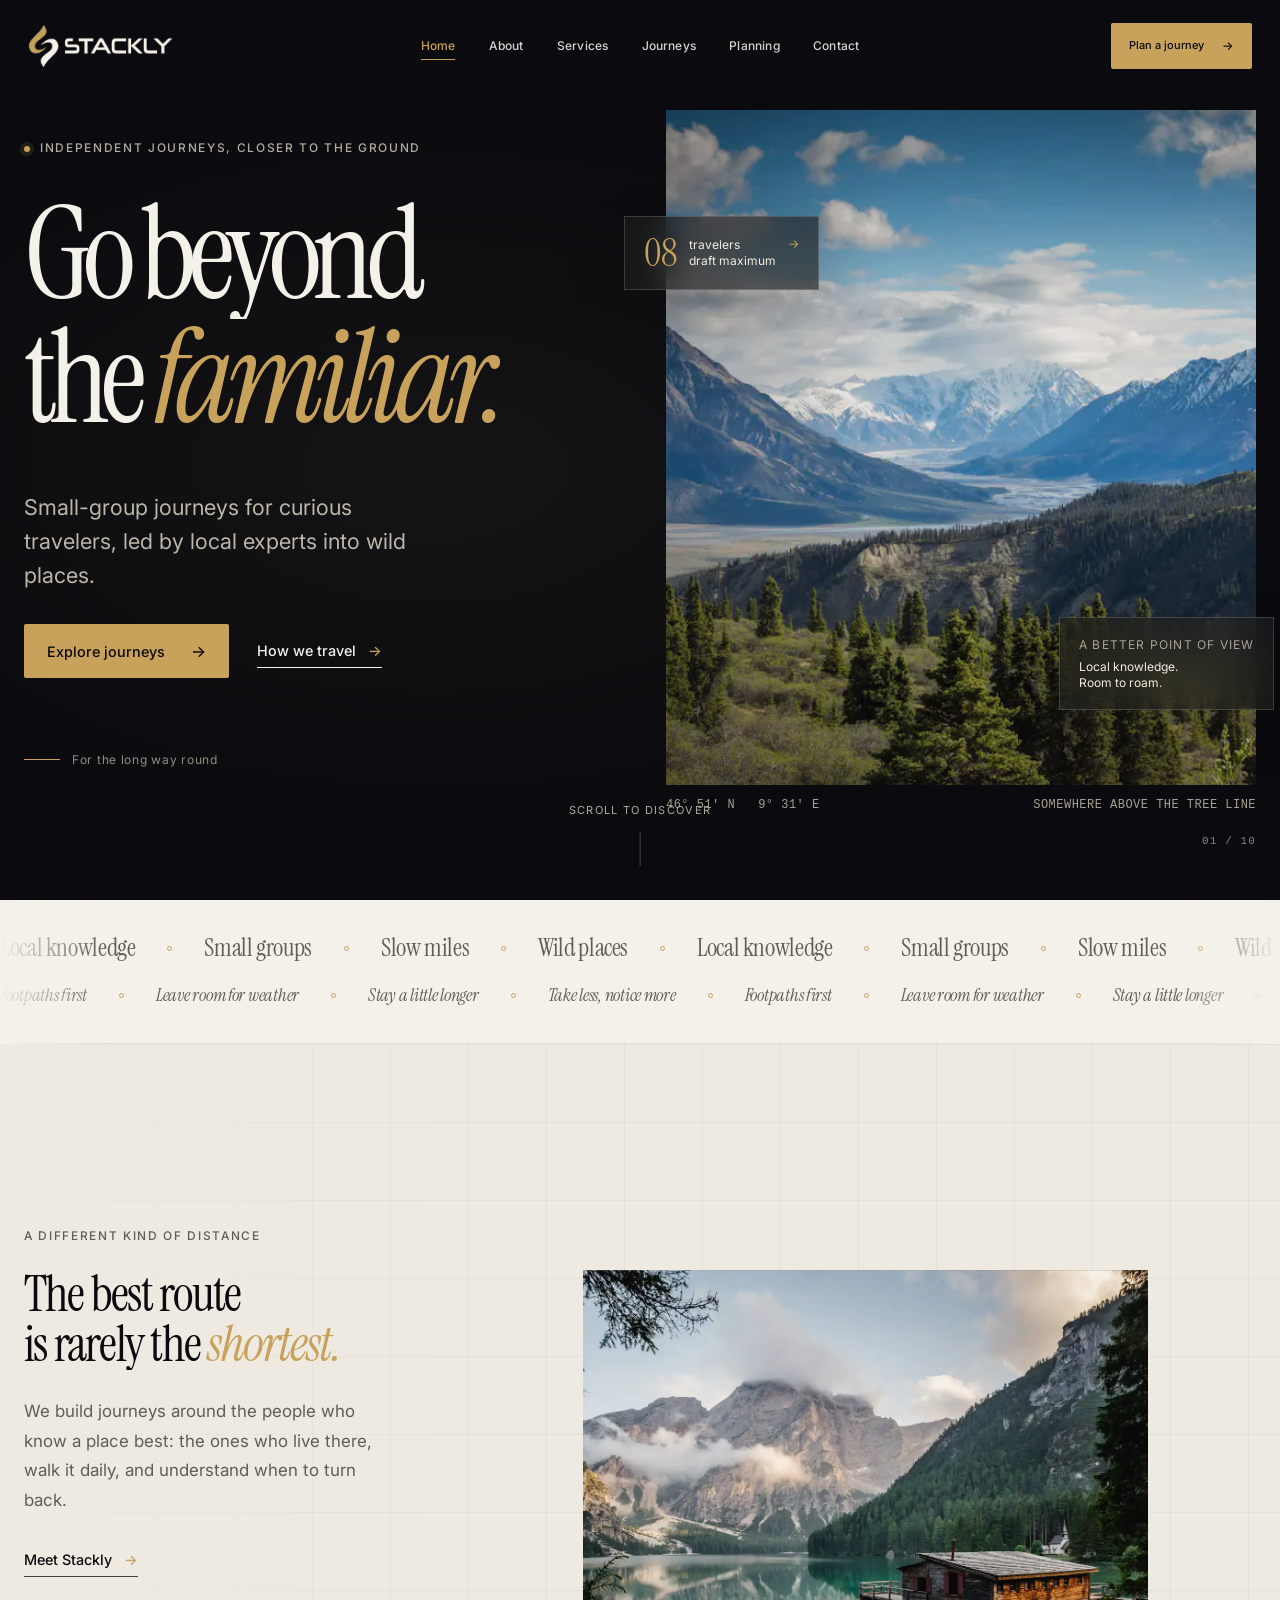
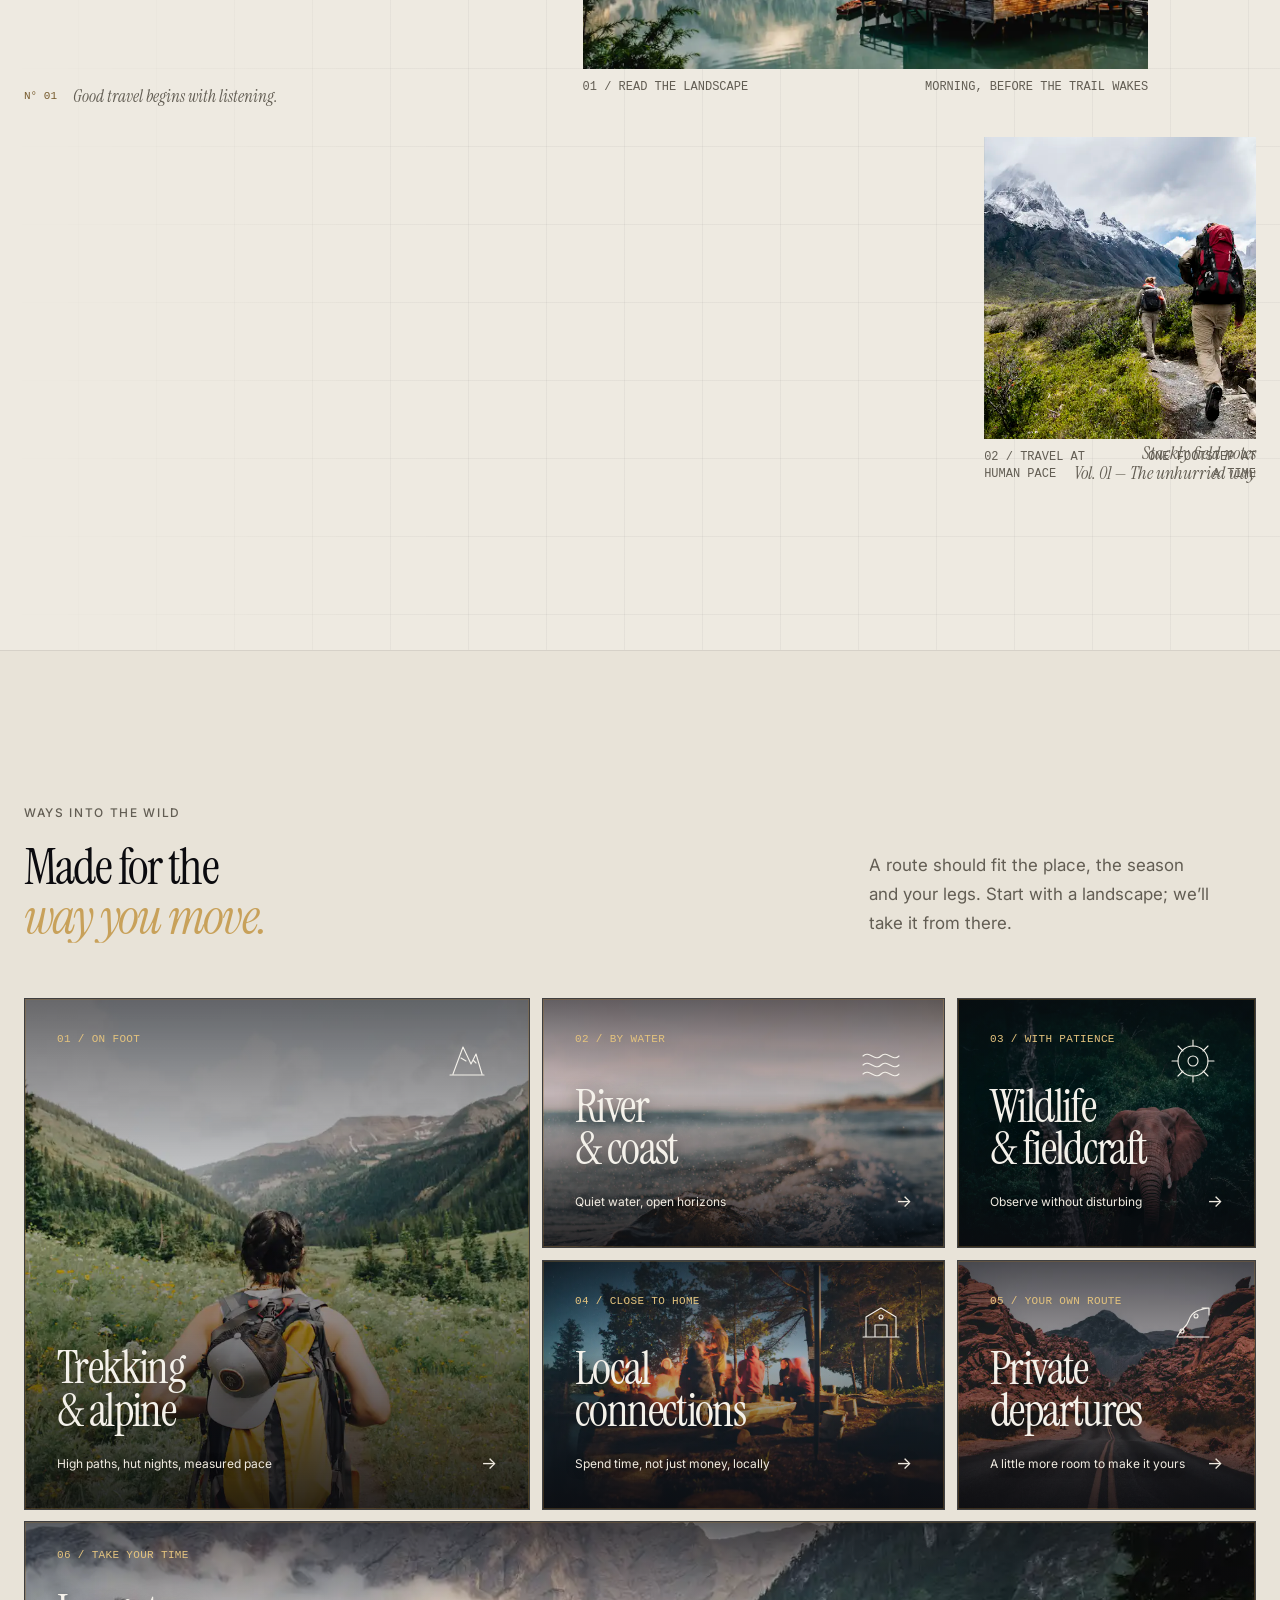
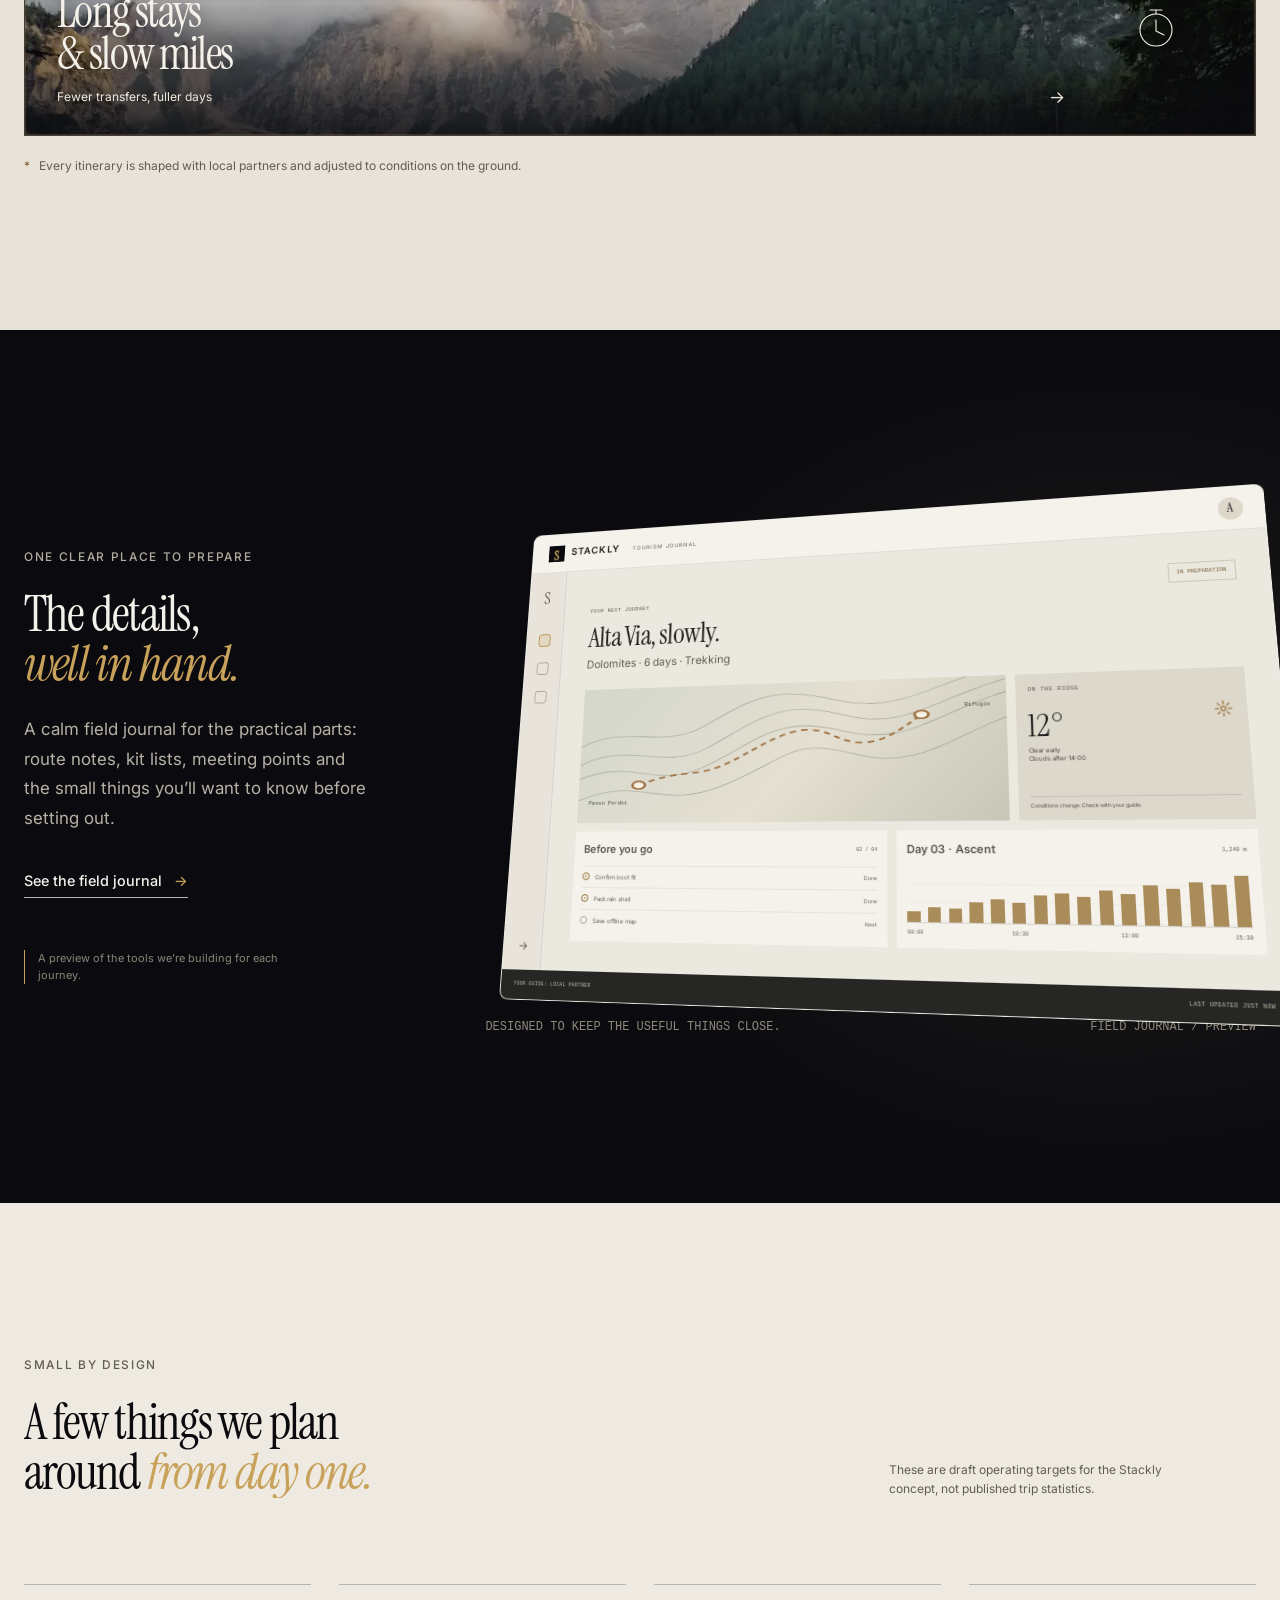
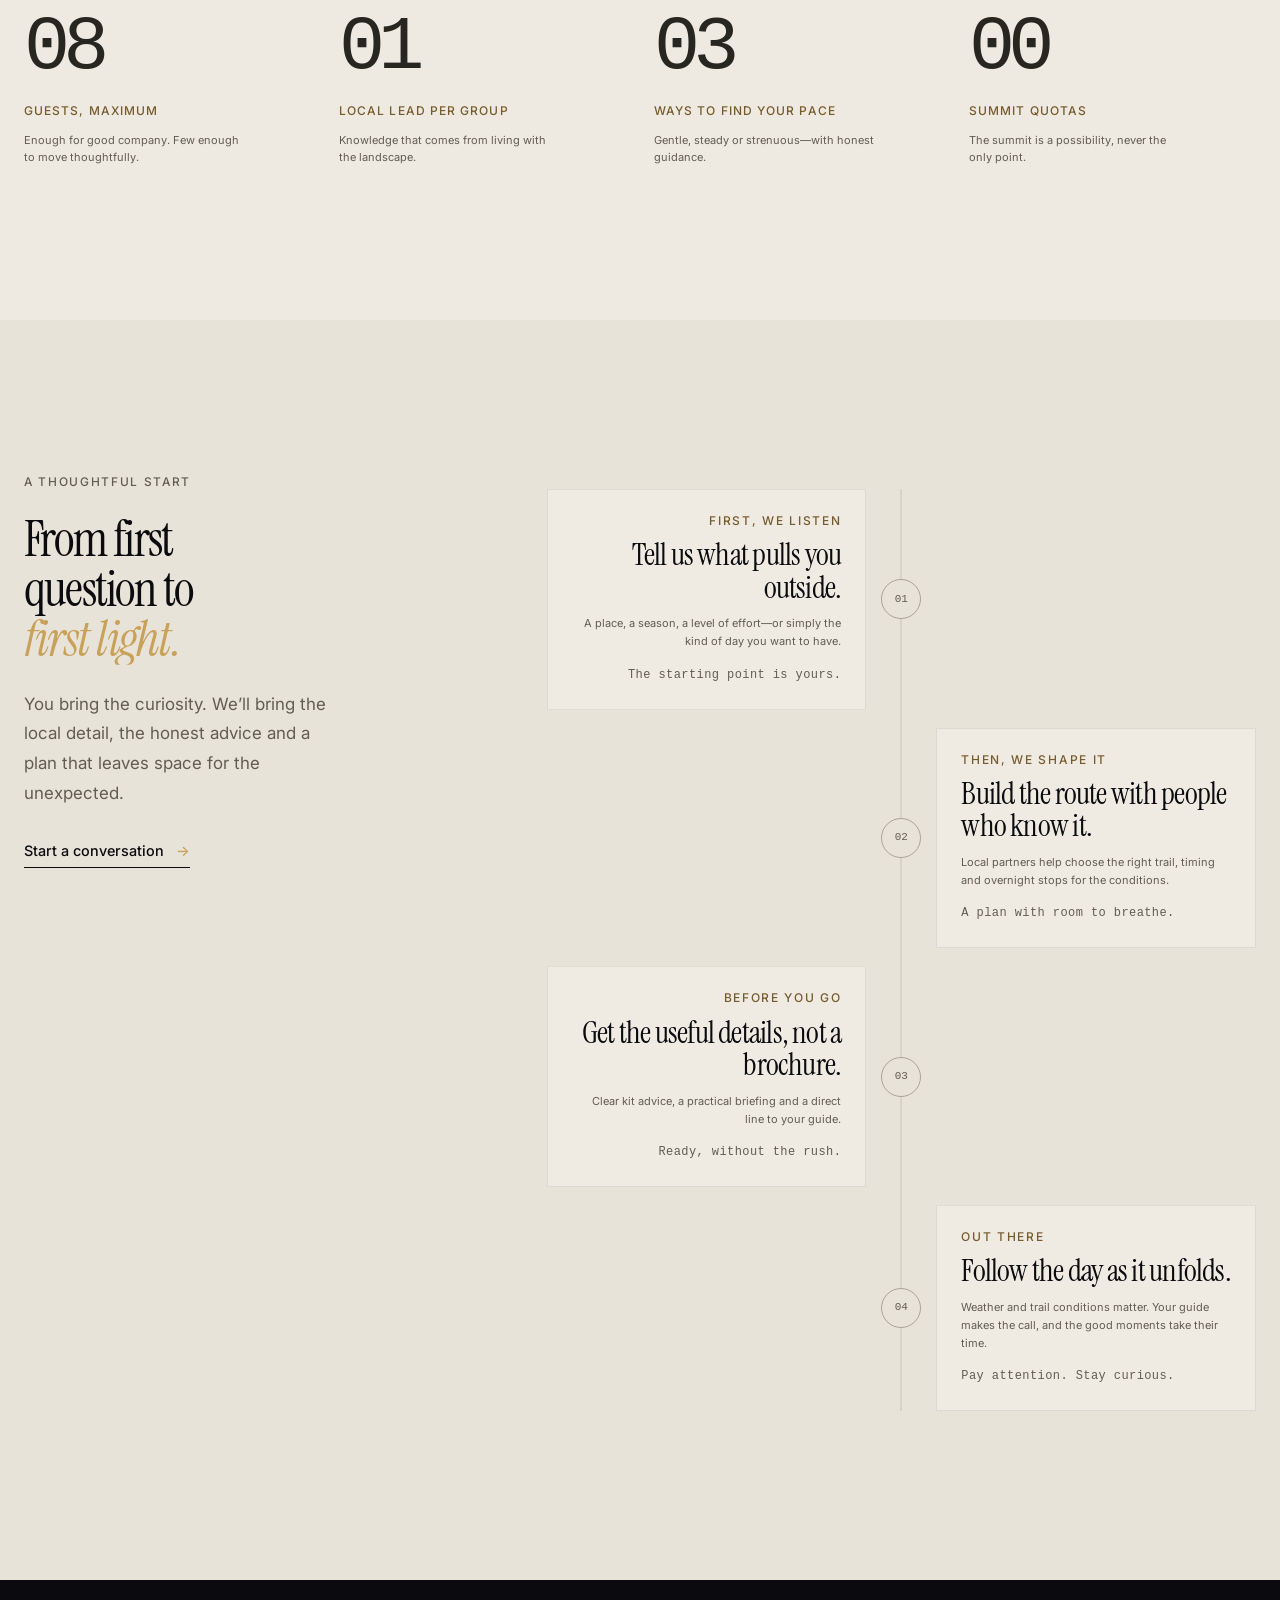
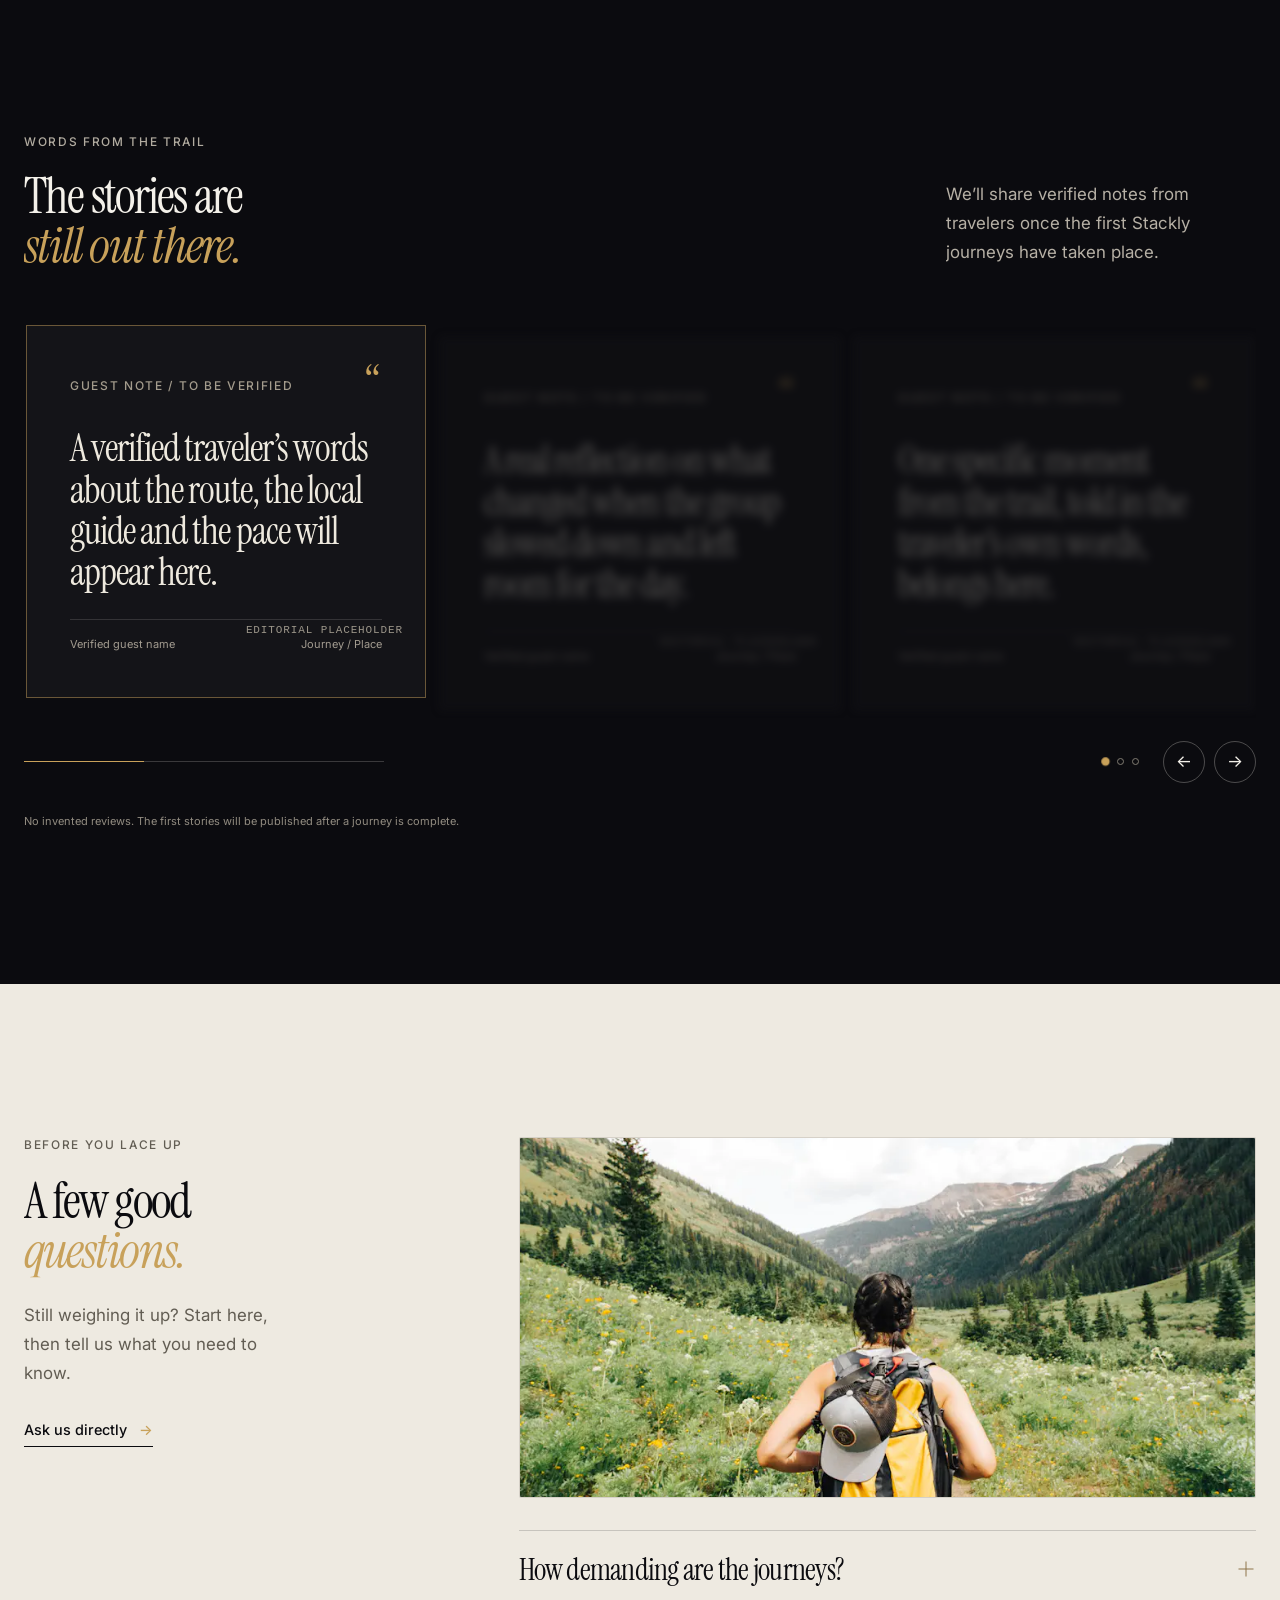
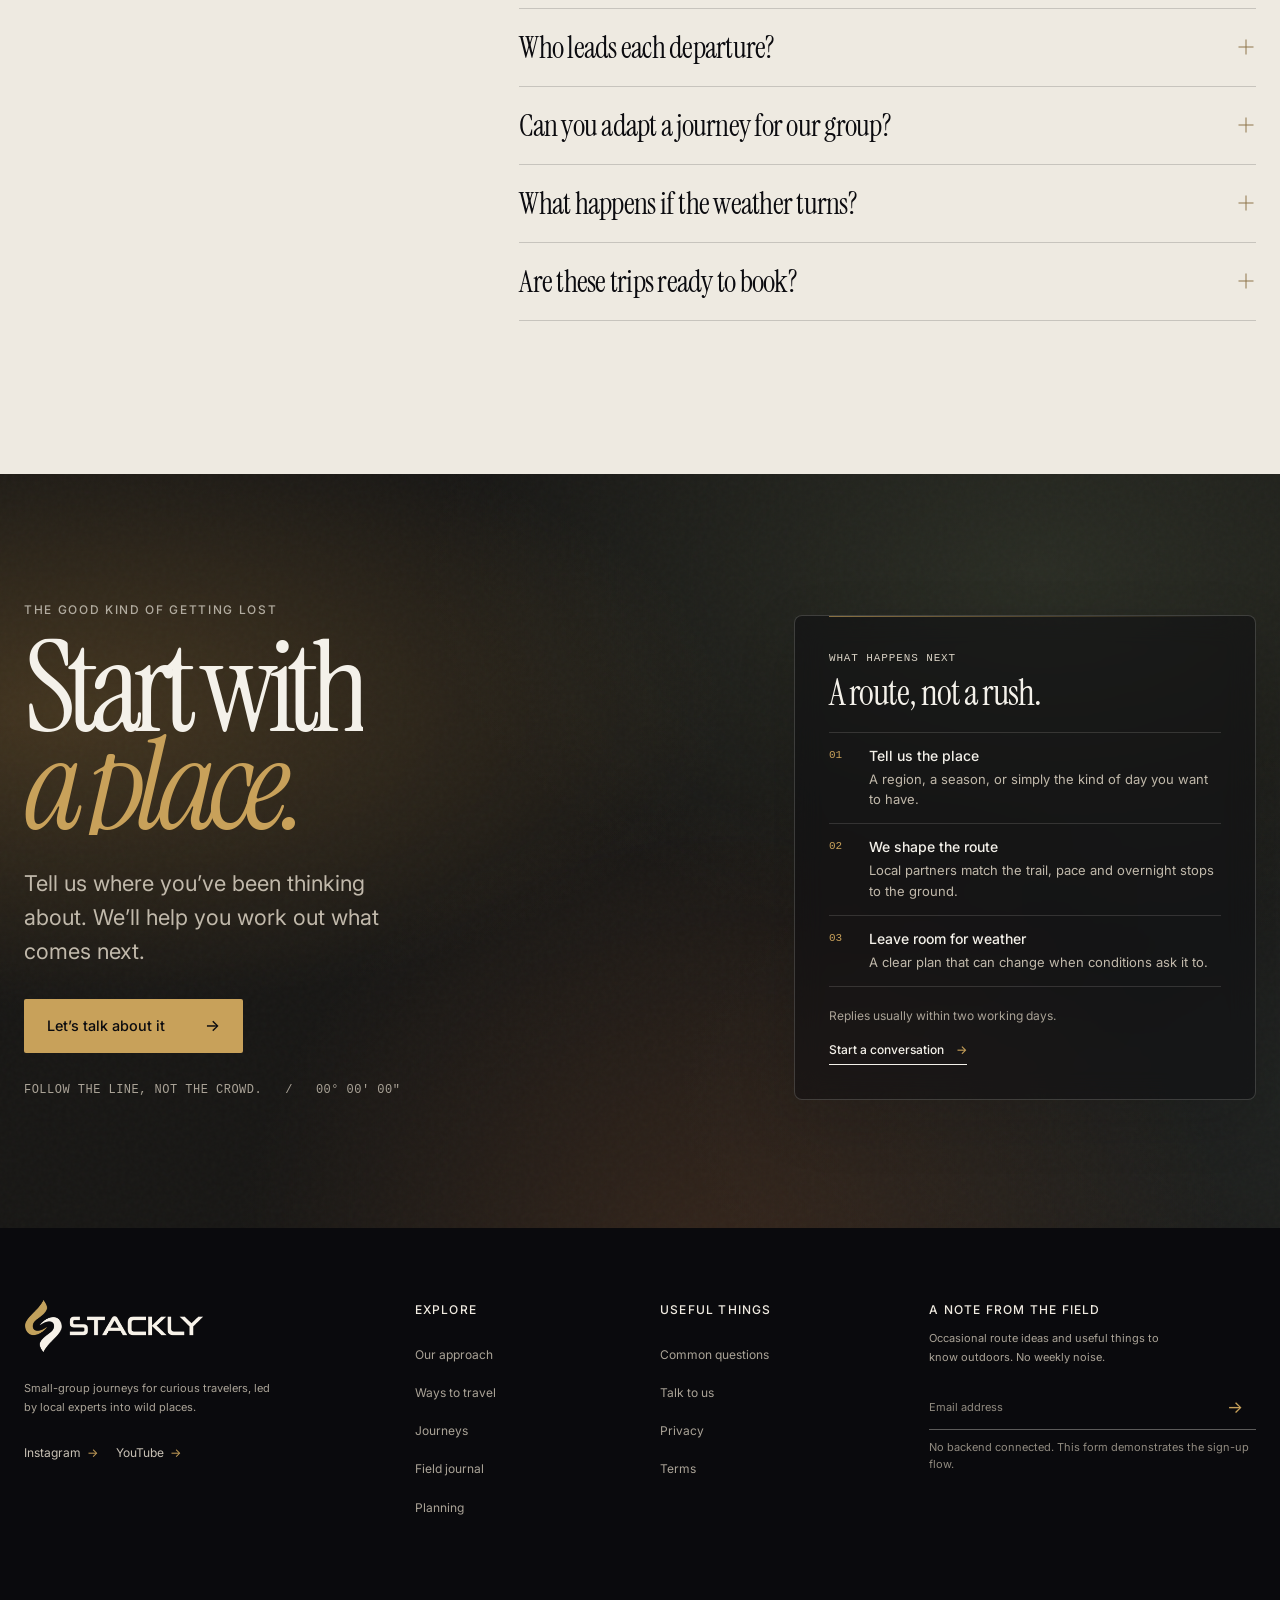
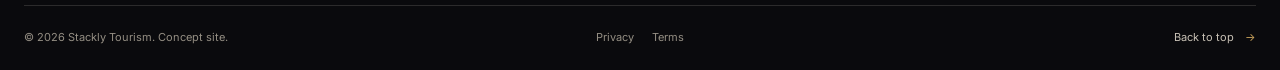
==== commit a341bc60: "Fix testimonial carousel arrow directions" ====
--- a/index.html
+++ b/index.html
@@ -10,18 +10,18 @@
   <link rel="preconnect" href="https://fonts.googleapis.com">
   <link rel="preconnect" href="https://fonts.gstatic.com" crossorigin>
   <link href="https://fonts.googleapis.com/css2?family=Instrument+Serif&family=Inter:wght@400;500;600&display=swap" rel="stylesheet">
-  <link rel="stylesheet" href="/css/style.css">
+  <link rel="stylesheet" href="css/style.css">
 
   <meta property="og:type" content="website">
   <meta property="og:site_name" content="Stackly Tourism">
   <meta property="og:title" content="Stackly Tourism — Go beyond the familiar">
   <meta property="og:description" content="Small-group journeys for curious travelers, led by local experts into wild places.">
   <meta property="og:url" content="https://stacklytourism.example/">
-  <meta property="og:image" content="/assets/img/home/1464822759023-fed622ff2c3b.webp">
+  <meta property="og:image" content="assets/img/home/1464822759023-fed622ff2c3b.webp">
   <meta name="twitter:card" content="summary_large_image">
   <meta name="twitter:title" content="Stackly Tourism — Go beyond the familiar">
   <meta name="twitter:description" content="Small-group journeys for curious travelers, led by local experts into wild places.">
-  <meta name="twitter:image" content="/assets/img/home/1464822759023-fed622ff2c3b.webp">
+  <meta name="twitter:image" content="assets/img/home/1464822759023-fed622ff2c3b.webp">
   <title>Stackly Tourism — Go beyond the familiar</title>
 
   <script type="application/ld+json">
@@ -41,7 +41,7 @@
   <header class="site-header" id="site-header">
     <div class="nav" id="primary-navigation">
       <div class="nav__bar">
-        <a class="nav__brand" href="/index.html" aria-label="Stackly Tourism home"><img class="nav__brand-logo" src="/assets/logo/logo-stackly.webp" alt="Stackly Tourism" width="145" height="42"></a>
+        <a class="nav__brand" href="index.html" aria-label="Stackly Tourism home"><img class="nav__brand-logo" src="assets/logo/logo-stackly.webp" alt="Stackly Tourism" width="145" height="42"></a>
 
         <button class="nav__toggle" type="button" aria-label="Open navigation" aria-controls="nav-panel" aria-expanded="false">
           <span class="nav__toggle-line"></span>
@@ -51,15 +51,15 @@
         <div class="nav__panel" id="nav-panel">
           <nav class="nav__primary" aria-label="Primary navigation">
             <ul class="nav__list">
-              <li class="nav__item"><a class="nav__link" href="/index.html" aria-current="page">Home</a></li>
-              <li class="nav__item"><a class="nav__link" href="/about.html">About</a></li>
-              <li class="nav__item"><a class="nav__link" href="/services.html">Services</a></li>
-              <li class="nav__item"><a class="nav__link" href="/journeys.html">Journeys</a></li>
-              <li class="nav__item"><a class="nav__link" href="/planning.html">Planning</a></li>
-              <li class="nav__item"><a class="nav__link" href="/contact.html">Contact</a></li>
+              <li class="nav__item"><a class="nav__link" href="index.html" aria-current="page">Home</a></li>
+              <li class="nav__item"><a class="nav__link" href="about.html">About</a></li>
+              <li class="nav__item"><a class="nav__link" href="services.html">Services</a></li>
+              <li class="nav__item"><a class="nav__link" href="journeys.html">Journeys</a></li>
+              <li class="nav__item"><a class="nav__link" href="planning.html">Planning</a></li>
+              <li class="nav__item"><a class="nav__link" href="contact.html">Contact</a></li>
             </ul>
           </nav>
-          <a class="btn btn--primary nav__cta" href="/login.html">Plan a journey <span aria-hidden="true">→</span></a>
+          <a class="btn btn--primary nav__cta" href="login.html">Plan a journey <span aria-hidden="true">→</span></a>
         </div>
       </div>
     </div>
@@ -78,15 +78,15 @@
           </h1>
           <p class="hero__description">Small-group journeys for curious travelers, led by local experts into wild places.</p>
           <div class="hero__actions">
-            <a class="btn btn--primary" href="/work">Explore journeys <span aria-hidden="true">→</span></a>
-            <a class="text-link hero__secondary" href="/about">How we travel <span aria-hidden="true">→</span></a>
+            <a class="btn btn--primary" href="journeys.html">Explore journeys <span aria-hidden="true">→</span></a>
+            <a class="text-link hero__secondary" href="about.html">How we travel <span aria-hidden="true">→</span></a>
           </div>
           <div class="hero__footnote"><span class="hero__footnote-rule"></span><span>For the long way round</span></div>
         </div>
 
         <div class="hero__visual" data-hero-parallax>
           <div class="hero__image-frame">
-            <img class="hero__image" src="/assets/img/home/1464822759023-fed622ff2c3b.webp" alt="Layered alpine peaks rising into a clear, pale sky" width="960" height="640" fetchpriority="high" decoding="async" data-fallback="/assets/img/hero-fallback.svg">
+            <img class="hero__image" src="assets/img/home/1464822759023-fed622ff2c3b.webp" alt="Layered alpine peaks rising into a clear, pale sky" width="960" height="640" fetchpriority="high" decoding="async" data-fallback="assets/img/hero-fallback.svg">
             <span class="hero__image-wash" aria-hidden="true"></span>
           </div>
           <div class="hero__image-caption"><span>46° 51′ N &nbsp; 9° 31′ E</span><span>Somewhere above the tree line</span></div>
@@ -128,19 +128,19 @@
           <p class="eyebrow" data-reveal="fade-up">A different kind of distance</p>
           <h2 class="section-title" id="story-title" data-reveal="fade-up">The best route<br>is rarely the <em>shortest.</em></h2>
           <p class="story__lead" data-reveal="fade-up">We build journeys around the people who know a place best: the ones who live there, walk it daily, and understand when to turn back.</p>
-          <a class="text-link" href="/about" data-reveal="fade-up">Meet Stackly <span aria-hidden="true">→</span></a>
+          <a class="text-link" href="about.html" data-reveal="fade-up">Meet Stackly <span aria-hidden="true">→</span></a>
           <div class="story__note" data-reveal="fade-up"><span class="story__note-index">N° 01</span><span>Good travel begins with listening.</span></div>
         </div>
         <div class="story__gallery">
           <figure class="story__figure story__figure--large" data-reveal="fade-up">
             <div class="story__image-wrap">
-              <img src="/assets/img/home/1470770841072-f978cf4d019e.webp" alt="A quiet mountain lake reflecting forested slopes at first light" width="840" height="560" loading="lazy" decoding="async" data-fallback="/assets/img/story-lake-fallback.svg">
+              <img src="assets/img/home/1470770841072-f978cf4d019e.webp" alt="A quiet mountain lake reflecting forested slopes at first light" width="840" height="560" loading="lazy" decoding="async" data-fallback="assets/img/story-lake-fallback.svg">
             </div>
             <figcaption><span>01 / Read the landscape</span><span>Morning, before the trail wakes</span></figcaption>
           </figure>
           <figure class="story__figure story__figure--small" data-reveal="fade-up">
             <div class="story__image-wrap">
-              <img src="/assets/img/home/1551632811-561732d1e306.webp" alt="A small group hiking a high mountain trail beneath distant peaks" width="800" height="533" loading="lazy" decoding="async" data-fallback="/assets/img/story-trail-fallback.svg">
+              <img src="assets/img/home/1551632811-561732d1e306.webp" alt="A small group hiking a high mountain trail beneath distant peaks" width="800" height="533" loading="lazy" decoding="async" data-fallback="assets/img/story-trail-fallback.svg">
             </div>
             <figcaption><span>02 / Travel at human pace</span><span>One footstep at a time</span></figcaption>
           </figure>
@@ -160,37 +160,37 @@
         </div>
 
         <div class="services__grid">
-          <a class="service-card service-card--trek" href="/services#trekking" data-spotlight data-reveal="scale">
+          <a class="service-card service-card--trek" href="services.html#service-route" data-spotlight data-reveal="scale">
             <span class="service-card__index">01 / On foot</span>
             <span class="service-card__icon" aria-hidden="true"><svg viewBox="0 0 48 48"><path d="m10 37 10-27 8 17 5-10 6 20M7 38h34M18 21l5 3m7-1 3 3" /></svg></span>
             <span class="service-card__title">Trekking<br>&amp; alpine</span>
             <span class="service-card__foot"><span>High paths, hut nights, measured pace</span><span class="service-card__arrow" aria-hidden="true">→</span></span>
           </a>
-          <a class="service-card service-card--river" href="/services#water" data-spotlight data-reveal="scale">
+          <a class="service-card service-card--river" href="services.html#service-water" data-spotlight data-reveal="scale">
             <span class="service-card__index">02 / By water</span>
             <span class="service-card__icon" aria-hidden="true"><svg viewBox="0 0 48 48"><path d="M6 19c6-6 12 6 18 0s12 6 18 0M6 28c6-6 12 6 18 0s12 6 18 0M6 37c6-6 12 6 18 0s12 6 18 0" /></svg></span>
             <span class="service-card__title">River<br>&amp; coast</span>
             <span class="service-card__foot"><span>Quiet water, open horizons</span><span class="service-card__arrow" aria-hidden="true">→</span></span>
           </a>
-          <a class="service-card service-card--wildlife" href="/services#wildlife" data-spotlight data-reveal="scale">
+          <a class="service-card service-card--wildlife" href="services.html#disciplines-title" data-spotlight data-reveal="scale">
             <span class="service-card__index">03 / With patience</span>
             <span class="service-card__icon" aria-hidden="true"><svg viewBox="0 0 48 48"><circle cx="24" cy="24" r="15"/><circle cx="24" cy="24" r="5"/><path d="M24 3v6m0 30v6M3 24h6m30 0h6M9 9l5 5m20 20 5 5m0-30-5 5M14 34l-5 5" /></svg></span>
             <span class="service-card__title">Wildlife<br>&amp; fieldcraft</span>
             <span class="service-card__foot"><span>Observe without disturbing</span><span class="service-card__arrow" aria-hidden="true">→</span></span>
           </a>
-          <a class="service-card service-card--local" href="/services#local-guides" data-spotlight data-reveal="scale">
+          <a class="service-card service-card--local" href="services.html#service-local" data-spotlight data-reveal="scale">
             <span class="service-card__index">04 / Close to home</span>
             <span class="service-card__icon" aria-hidden="true"><svg viewBox="0 0 48 48"><path d="M9 38V18l15-9 15 9v20M18 38V26h12v12M6 38h36" /><circle cx="24" cy="18" r="2" /></svg></span>
             <span class="service-card__title">Local<br>connections</span>
             <span class="service-card__foot"><span>Spend time, not just money, locally</span><span class="service-card__arrow" aria-hidden="true">→</span></span>
           </a>
-          <a class="service-card service-card--private" href="/services#private" data-spotlight data-reveal="scale">
+          <a class="service-card service-card--private" href="services.html#models-title" data-spotlight data-reveal="scale">
             <span class="service-card__index">05 / Your own route</span>
             <span class="service-card__icon" aria-hidden="true"><svg viewBox="0 0 48 48"><path d="M8 38c4-9 9-8 12-17s9-10 20-12M8 38h32M33 9h7v7" /><circle cx="13" cy="32" r="2"/><circle cx="27" cy="17" r="2"/></svg></span>
             <span class="service-card__title">Private<br>departures</span>
             <span class="service-card__foot"><span>A little more room to make it yours</span><span class="service-card__arrow" aria-hidden="true">→</span></span>
           </a>
-          <a class="service-card service-card--slow" href="/services#slow-travel" data-spotlight data-reveal="scale">
+          <a class="service-card service-card--slow" href="services.html#process-title" data-spotlight data-reveal="scale">
             <span class="service-card__index">06 / Take your time</span>
             <span class="service-card__icon" aria-hidden="true"><svg viewBox="0 0 48 48"><circle cx="24" cy="25" r="16"/><path d="M24 15v11l8 4M18 5h12M24 5v4" /></svg></span>
             <span class="service-card__title">Long stays<br>&amp; slow miles</span>
@@ -208,7 +208,7 @@
           <p class="eyebrow" data-reveal="fade-up">One clear place to prepare</p>
           <h2 class="section-title" id="dashboard-title" data-reveal="fade-up">The details,<br><em>well in hand.</em></h2>
           <p class="dashboard__description" data-reveal="fade-up">A calm field journal for the practical parts: route notes, kit lists, meeting points and the small things you’ll want to know before setting out.</p>
-          <a class="text-link text-link--light" href="/dashboard" data-reveal="fade-up">See the field journal <span aria-hidden="true">→</span></a>
+          <a class="text-link text-link--light" href="client-dashboard.html" data-reveal="fade-up">See the field journal <span aria-hidden="true">→</span></a>
           <p class="dashboard__disclaimer">A preview of the tools we’re building for each journey.</p>
         </div>
         <div class="dashboard__stage" data-device-stage>
@@ -257,7 +257,7 @@
           <p class="eyebrow" data-reveal="fade-up">A thoughtful start</p>
           <h2 class="section-title" id="process-title" data-reveal="fade-up">From first<br>question to<br><em>first light.</em></h2>
           <p data-reveal="fade-up">You bring the curiosity. We’ll bring the local detail, the honest advice and a plan that leaves space for the unexpected.</p>
-          <a class="text-link" href="/contact" data-reveal="fade-up">Start a conversation <span aria-hidden="true">→</span></a>
+          <a class="text-link" href="contact.html" data-reveal="fade-up">Start a conversation <span aria-hidden="true">→</span></a>
         </div>
         <div class="process__timeline">
           <div class="process__rail" aria-hidden="true"><span class="process__rail-fill"></span></div>
@@ -316,7 +316,7 @@
                 <button class="testimonial-carousel__dot" type="button" aria-label="Go to guest note 2"></button>
                 <button class="testimonial-carousel__dot" type="button" aria-label="Go to guest note 3"></button>
               </div>
-              <button class="icon-button testimonial-carousel__arrow" type="button" data-slide-direction="-1" aria-label="Previous guest note"><span aria-hidden="true">→</span></button>
+              <button class="icon-button testimonial-carousel__arrow" type="button" data-slide-direction="-1" aria-label="Previous guest note"><span aria-hidden="true">←</span></button>
               <button class="icon-button testimonial-carousel__arrow" type="button" data-slide-direction="1" aria-label="Next guest note"><span aria-hidden="true">→</span></button>
             </div>
           </div>
@@ -331,11 +331,11 @@
           <p class="eyebrow" data-reveal="fade-up">Before you lace up</p>
           <h2 class="section-title" id="faq-title" data-reveal="fade-up">A few good<br><em>questions.</em></h2>
           <p data-reveal="fade-up">Still weighing it up? Start here, then tell us what you need to know.</p>
-          <a class="text-link" href="/contact" data-reveal="fade-up">Ask us directly <span aria-hidden="true">→</span></a>
+          <a class="text-link" href="contact.html" data-reveal="fade-up">Ask us directly <span aria-hidden="true">→</span></a>
         </div>
         <div class="faq__content">
           <figure class="faq__media">
-            <img src="/assets/img/home/faq-before-you-go.webp" alt="A hiker with a yellow backpack looking out over a wild mountain valley before setting off" width="900" height="439" loading="lazy" decoding="async">
+            <img src="assets/img/home/faq-before-you-go.webp" alt="A hiker with a yellow backpack looking out over a wild mountain valley before setting off" width="900" height="439" loading="lazy" decoding="async">
           </figure>
           <div class="faq__list">
           <details class="faq__item" name="stackly-faq">
@@ -371,7 +371,7 @@
         <p class="eyebrow" data-reveal="fade-up">The good kind of getting lost</p>
         <h2 class="final-cta__title" id="cta-title" data-cta-title data-reveal="fade-up">Start with<br><em>a place.</em></h2>
         <p class="final-cta__description" data-reveal="fade-up">Tell us where you’ve been thinking about. We’ll help you work out what comes next.</p>
-        <a class="btn btn--primary btn--magnetic" href="/contact" data-magnetic><span>Let’s talk about it</span><span aria-hidden="true">→</span></a>
+        <a class="btn btn--primary btn--magnetic" href="contact.html" data-magnetic><span>Let’s talk about it</span><span aria-hidden="true">→</span></a>
         <span class="final-cta__coordinate" aria-hidden="true">Follow the line, not the crowd. &nbsp; / &nbsp; 00° 00′ 00″</span>
         </div>
         <aside class="final-cta__aside" aria-labelledby="final-cta-next-title">
@@ -393,7 +393,7 @@
           </ol>
           <div class="final-cta__aside-foot">
             <p>Replies usually within two working days.</p>
-            <a class="text-link text-link--light" href="/contact">Start a conversation <span aria-hidden="true">→</span></a>
+            <a class="text-link text-link--light" href="contact.html">Start a conversation <span aria-hidden="true">→</span></a>
           </div>
         </aside>
       </div>
@@ -405,7 +405,7 @@
     <div class="container">
       <div class="footer__main">
         <div class="footer__brand-column">
-          <a class="footer__brand" href="/index.html" aria-label="Stackly Tourism home"><img class="footer__brand-logo" src="/assets/logo/logo-stackly.webp" alt="Stackly Tourism" width="180" height="52"></a>
+          <a class="footer__brand" href="index.html" aria-label="Stackly Tourism home"><img class="footer__brand-logo" src="assets/logo/logo-stackly.webp" alt="Stackly Tourism" width="180" height="52"></a>
           <p>Small-group journeys for curious travelers, led by local experts into wild places.</p>
           <div class="footer__socials" aria-label="Social media">
             <a href="https://www.instagram.com/" target="_blank" rel="noopener noreferrer" aria-label="Instagram (general link)">Instagram <span aria-hidden="true">→</span></a>
@@ -415,20 +415,20 @@
         <div class="footer__column">
           <h2 class="footer__heading">Explore</h2>
           <ul>
-            <li><a href="/404.html">Our approach</a></li>
-            <li><a href="/404.html">Ways to travel</a></li>
-            <li><a href="/404.html">Journeys</a></li>
-            <li><a href="/404.html">Field journal</a></li>
-            <li><a href="/404.html">Planning</a></li>
+            <li><a href="404.html">Our approach</a></li>
+            <li><a href="404.html">Ways to travel</a></li>
+            <li><a href="404.html">Journeys</a></li>
+            <li><a href="404.html">Field journal</a></li>
+            <li><a href="404.html">Planning</a></li>
           </ul>
         </div>
         <div class="footer__column">
           <h2 class="footer__heading">Useful things</h2>
           <ul>
-            <li><a href="/404.html">Common questions</a></li>
-            <li><a href="/404.html">Talk to us</a></li>
-            <li><a href="/404.html">Privacy</a></li>
-            <li><a href="/404.html">Terms</a></li>
+            <li><a href="404.html">Common questions</a></li>
+            <li><a href="404.html">Talk to us</a></li>
+            <li><a href="404.html">Privacy</a></li>
+            <li><a href="404.html">Terms</a></li>
           </ul>
         </div>
         <div class="footer__newsletter">
@@ -446,13 +446,13 @@
       </div>
 <div class="footer__bottom">
         <p>© <span data-current-year>2026</span> Stackly Tourism. Concept site.</p>
-        <div class="footer__legal"><a href="/404.html">Privacy</a><a href="/404.html">Terms</a></div>
+        <div class="footer__legal"><a href="404.html">Privacy</a><a href="404.html">Terms</a></div>
         <a class="footer__top" href="#top">Back to top <span aria-hidden="true">→</span></a>
       </div>
     </div>
   </footer>
   <!-- SHARED:FOOTER END -->
 
-  <script src="/js/main.js" defer></script>
+  <script src="js/main.js" defer></script>
 </body>
 </html>
--- a/css/style.css
+++ b/css/style.css
@@ -3495,27 +3495,27 @@
 
 /* SERVICES CARDS — photographic backgrounds with readable theme scrims */
 .service-card--trek {
-  --service-image: url("/assets/img/home/1501555088652-021faa106b9b.webp");
+  --service-image: url("../assets/img/home/1501555088652-021faa106b9b.webp");
 }
 
 .service-card--river {
-  --service-image: url("/assets/img/home/1500375592092-40eb2168fd21.webp");
+  --service-image: url("../assets/img/home/1500375592092-40eb2168fd21.webp");
 }
 
 .service-card--wildlife {
-  --service-image: url("/assets/img/home/1549366021-9f761d450615.webp");
+  --service-image: url("../assets/img/home/1549366021-9f761d450615.webp");
 }
 
 .service-card--local {
-  --service-image: url("/assets/img/home/1478131143081-80f7f84ca84d.webp");
+  --service-image: url("../assets/img/home/1478131143081-80f7f84ca84d.webp");
 }
 
 .service-card--private {
-  --service-image: url("/assets/img/home/1500530855697-b586d89ba3ee.webp");
+  --service-image: url("../assets/img/home/1500530855697-b586d89ba3ee.webp");
 }
 
 .service-card--slow {
-  --service-image: url("/assets/img/home/1470770841072-f978cf4d019e.webp");
+  --service-image: url("../assets/img/home/1470770841072-f978cf4d019e.webp");
 }
 
 .service-card:nth-child(n) {
@@ -4050,7 +4050,7 @@
     background-image:
       linear-gradient(180deg, rgb(11 11 15 / 48%) 0%, rgb(11 11 15 / 84%) 58%, rgb(11 11 15 / 97%) 100%),
       linear-gradient(90deg, rgb(11 11 15 / 94%) 0%, rgb(11 11 15 / 76%) 55%, rgb(11 11 15 / 54%) 100%),
-      url("/assets/img/home/1470770841072-f978cf4d019e.webp");
+      url("../assets/img/home/1470770841072-f978cf4d019e.webp");
     background-position: center;
     background-size: cover;
     box-shadow: none;
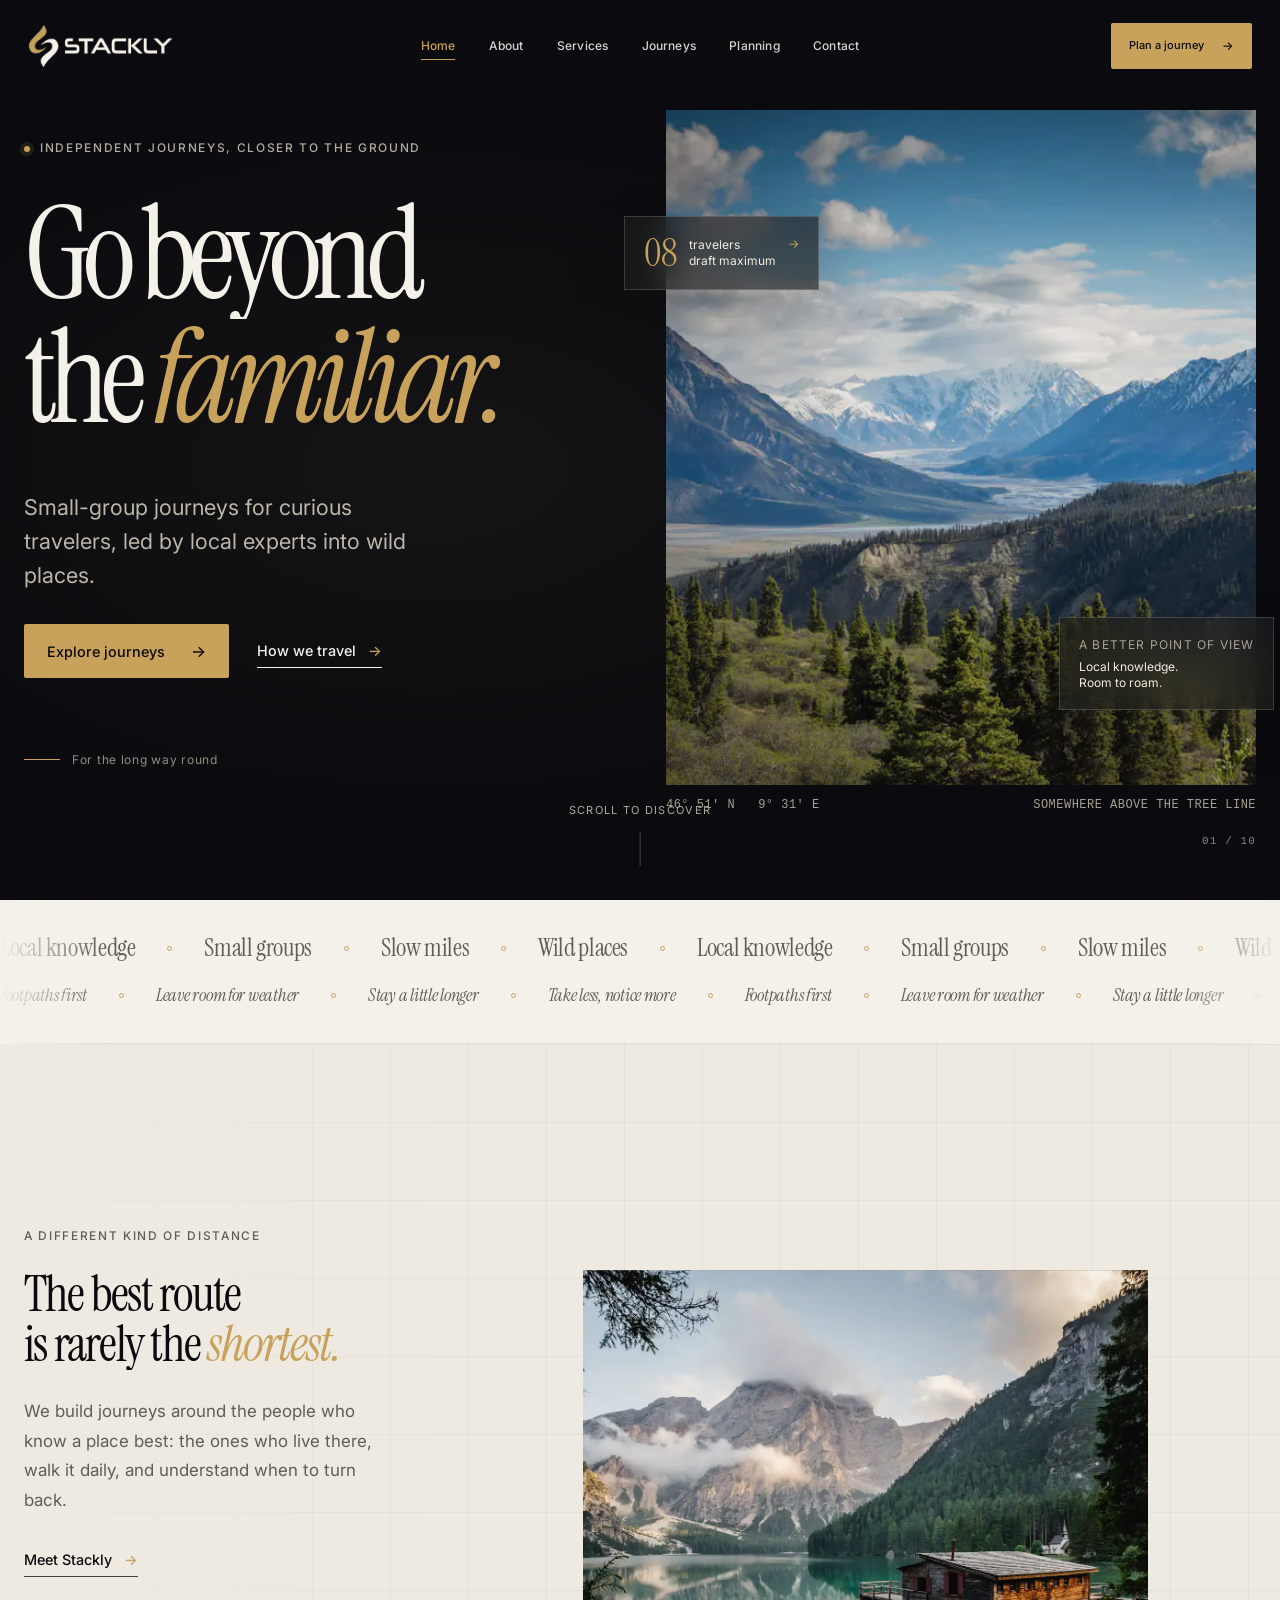
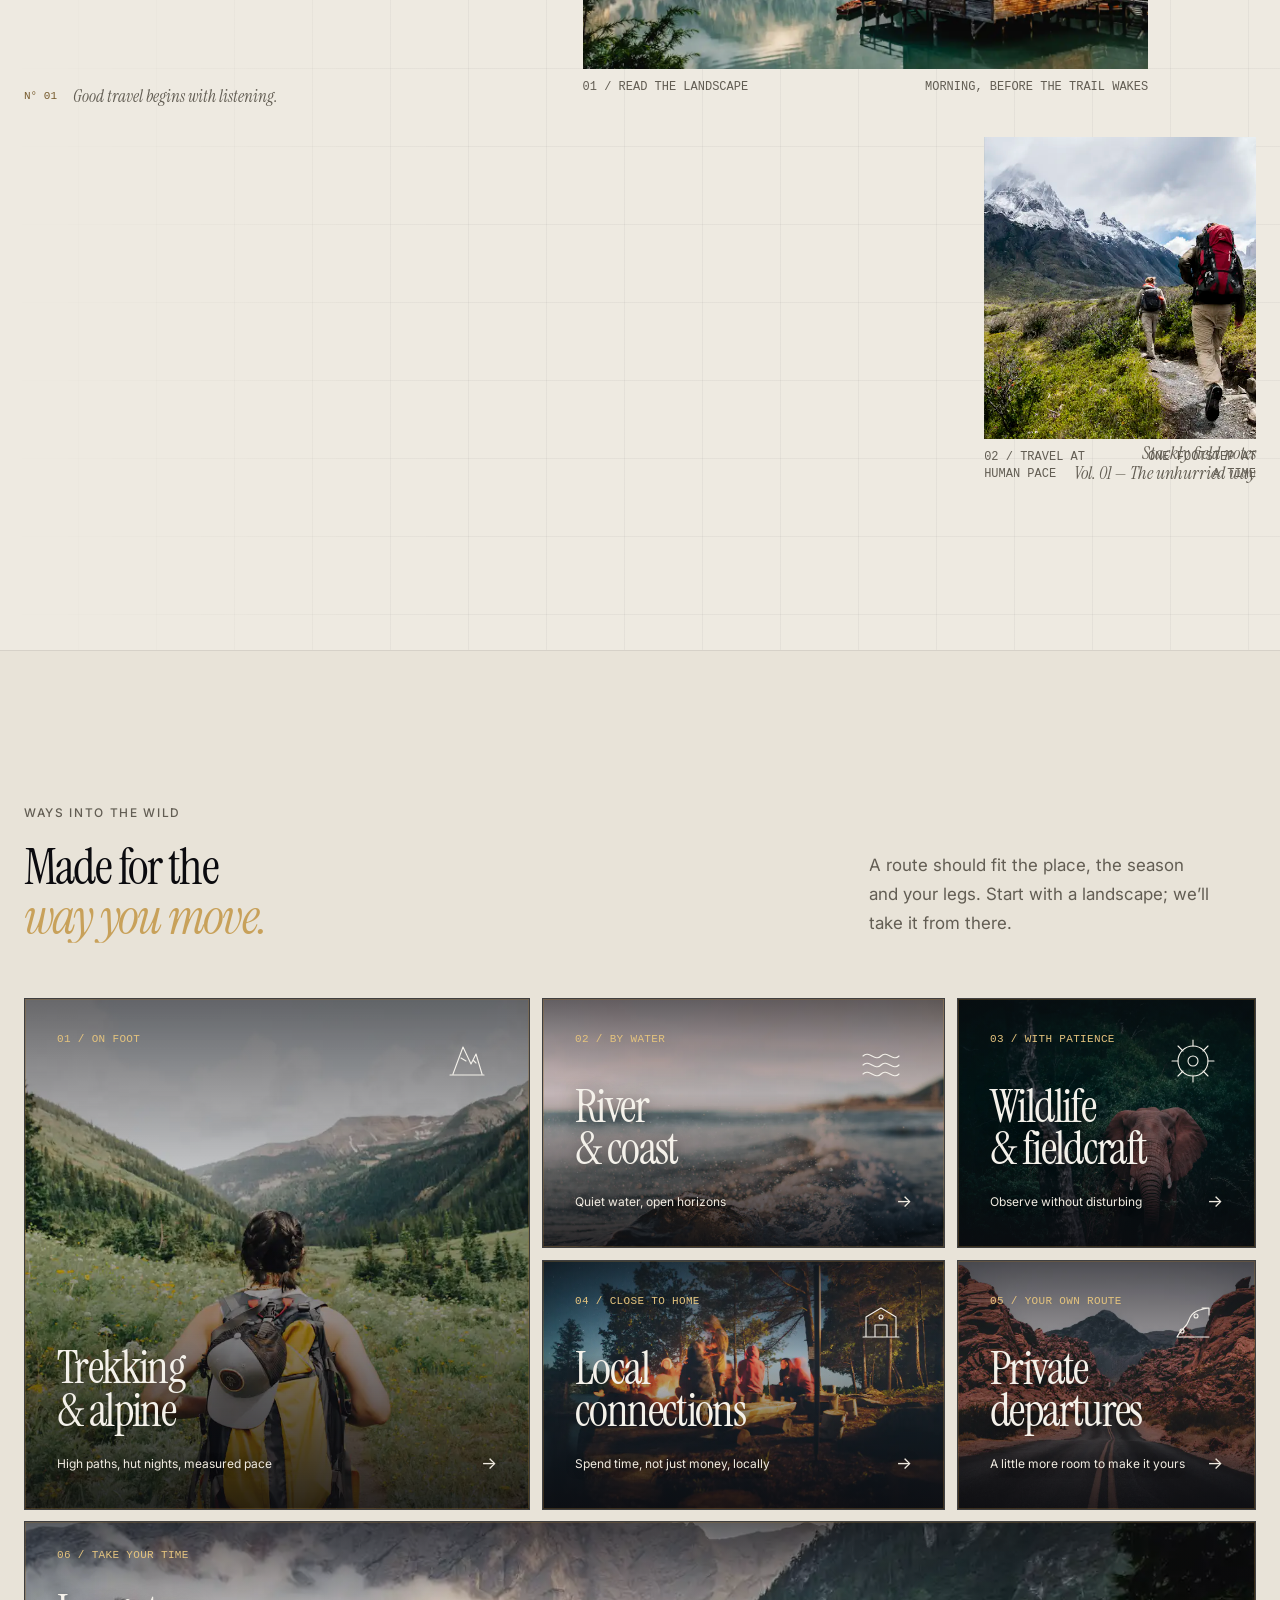
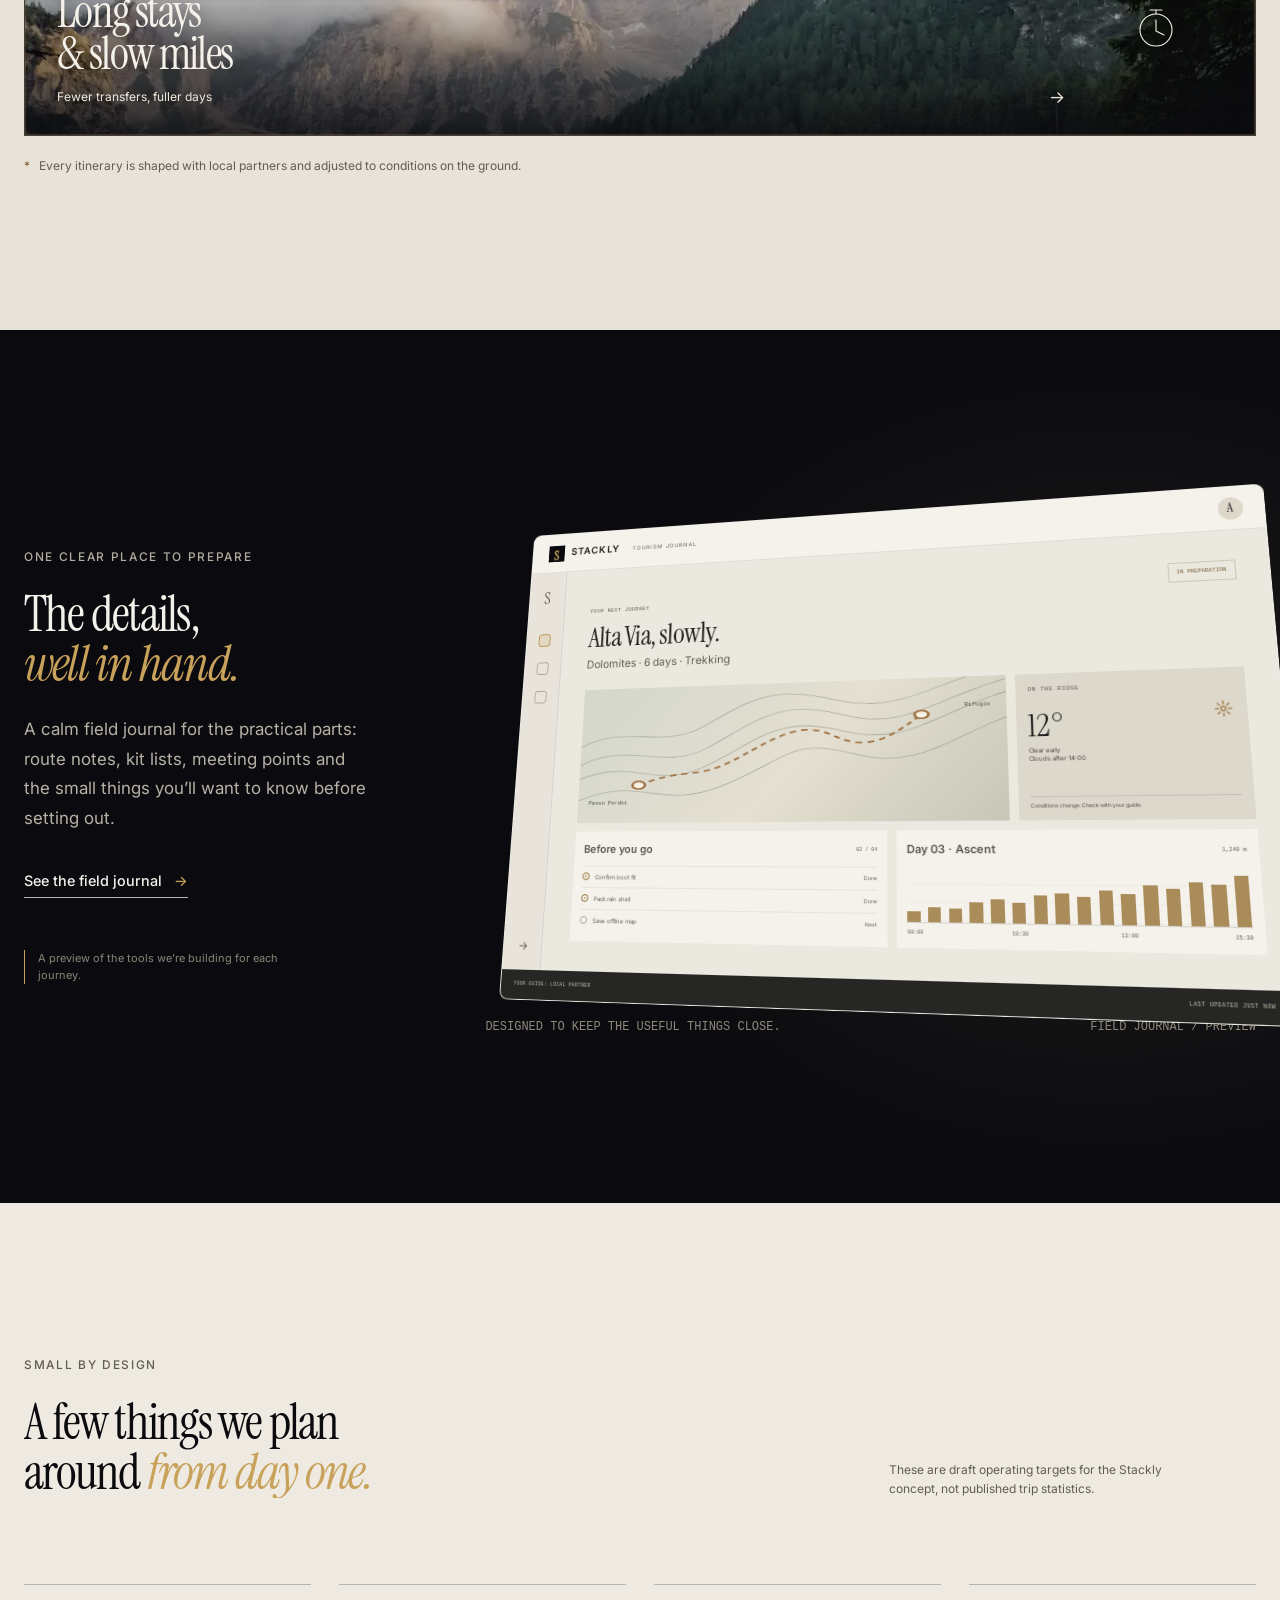
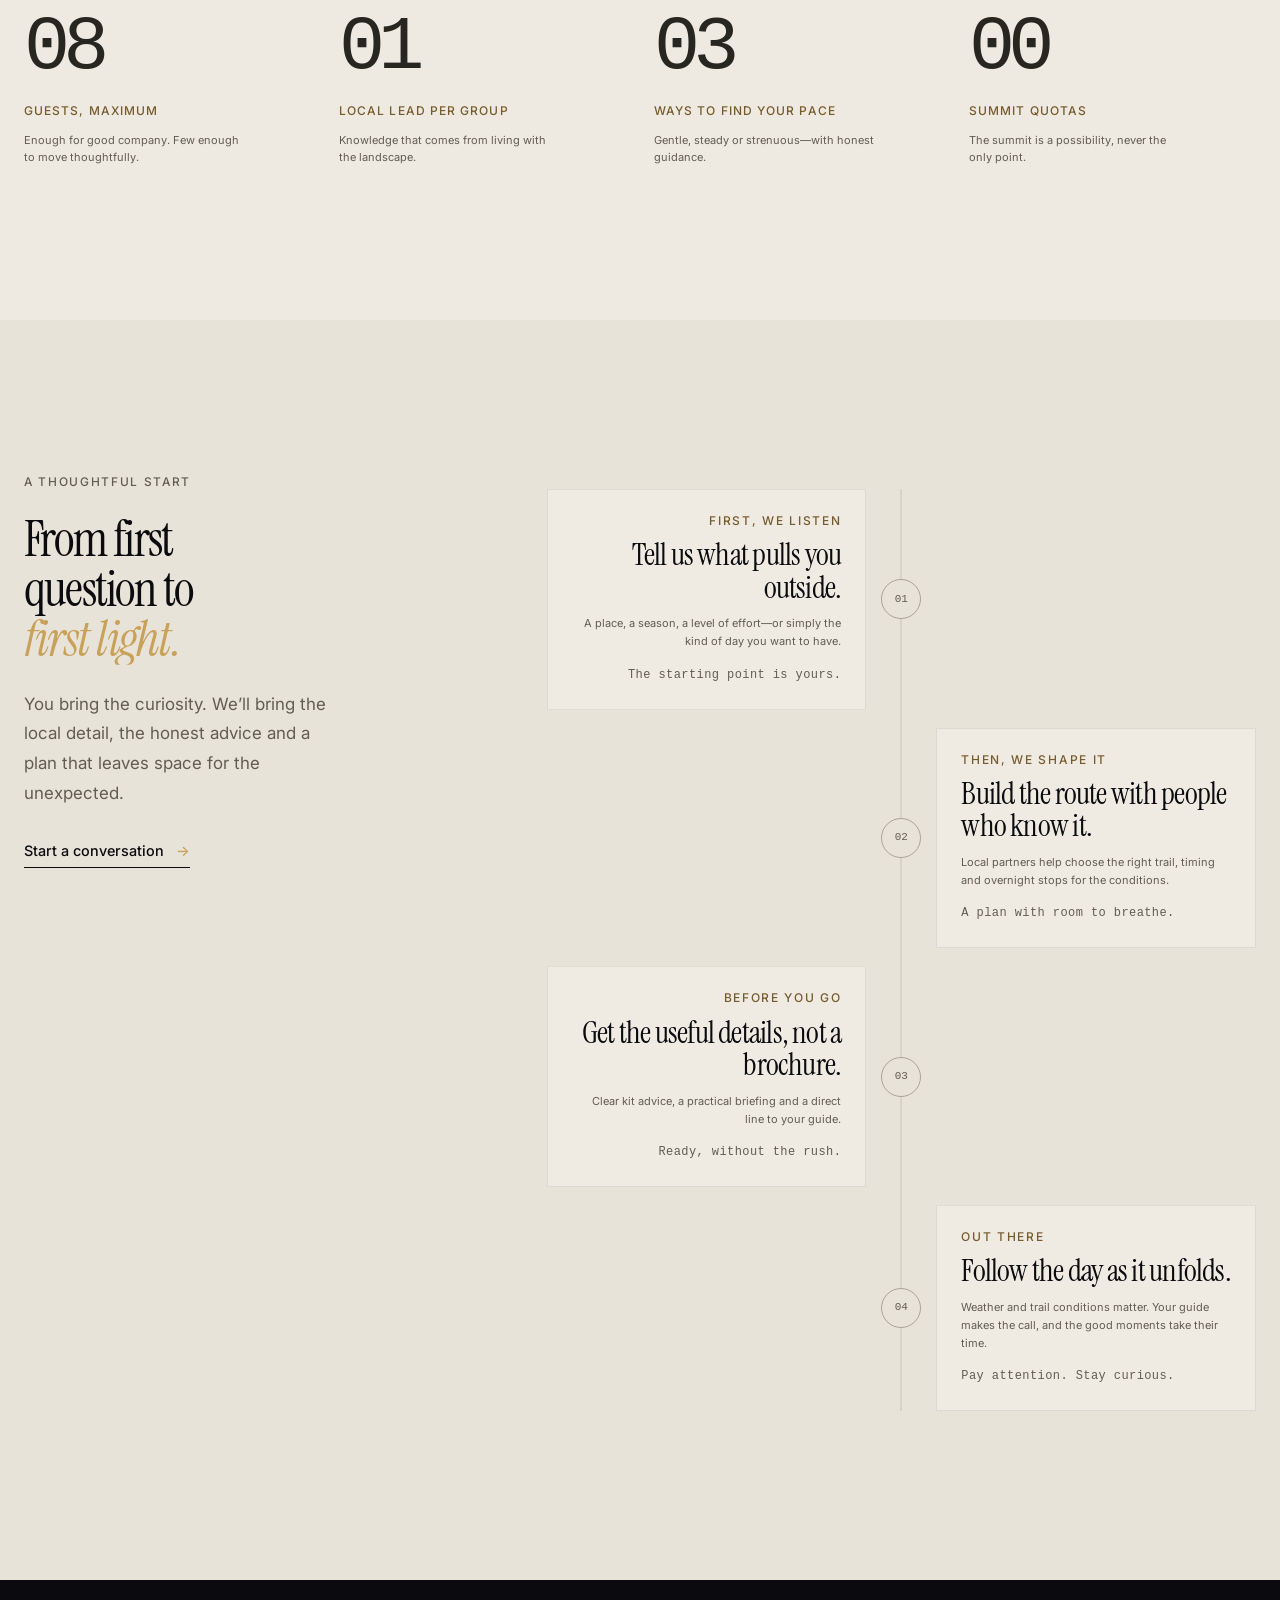
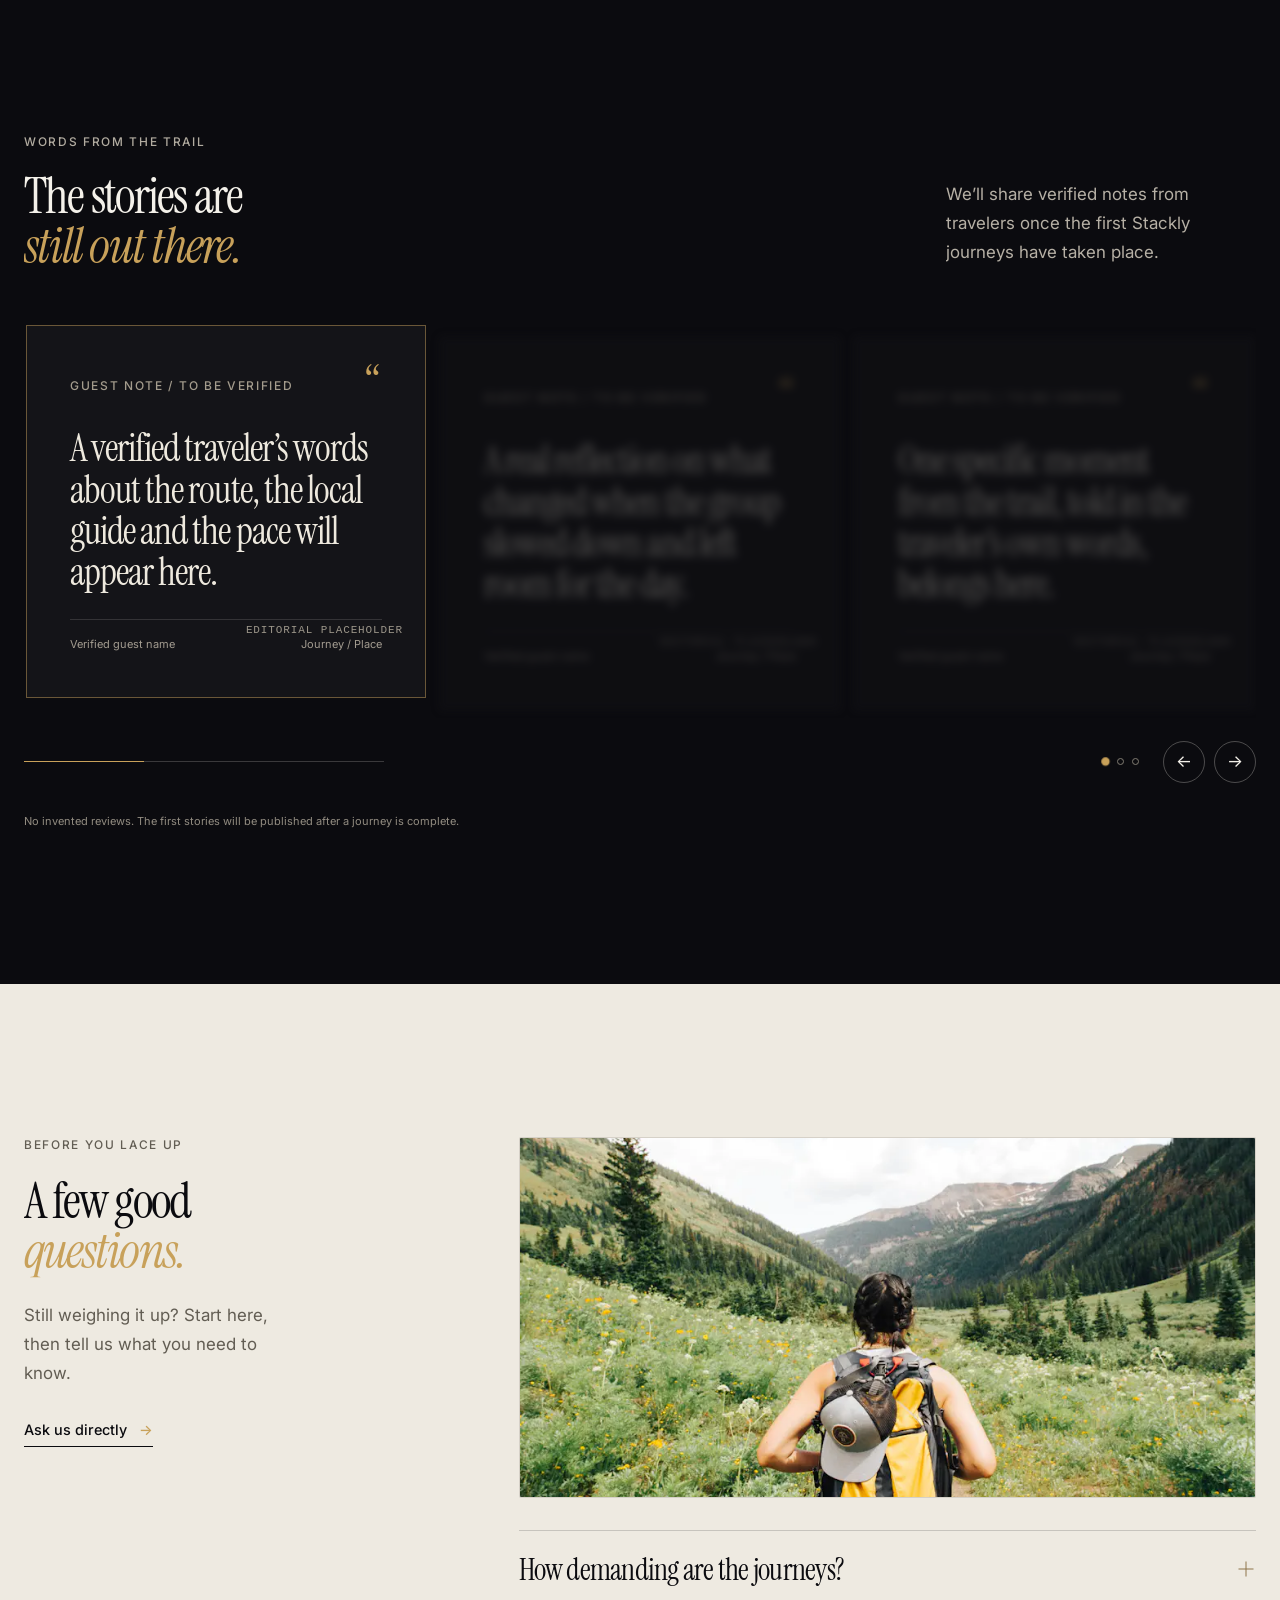
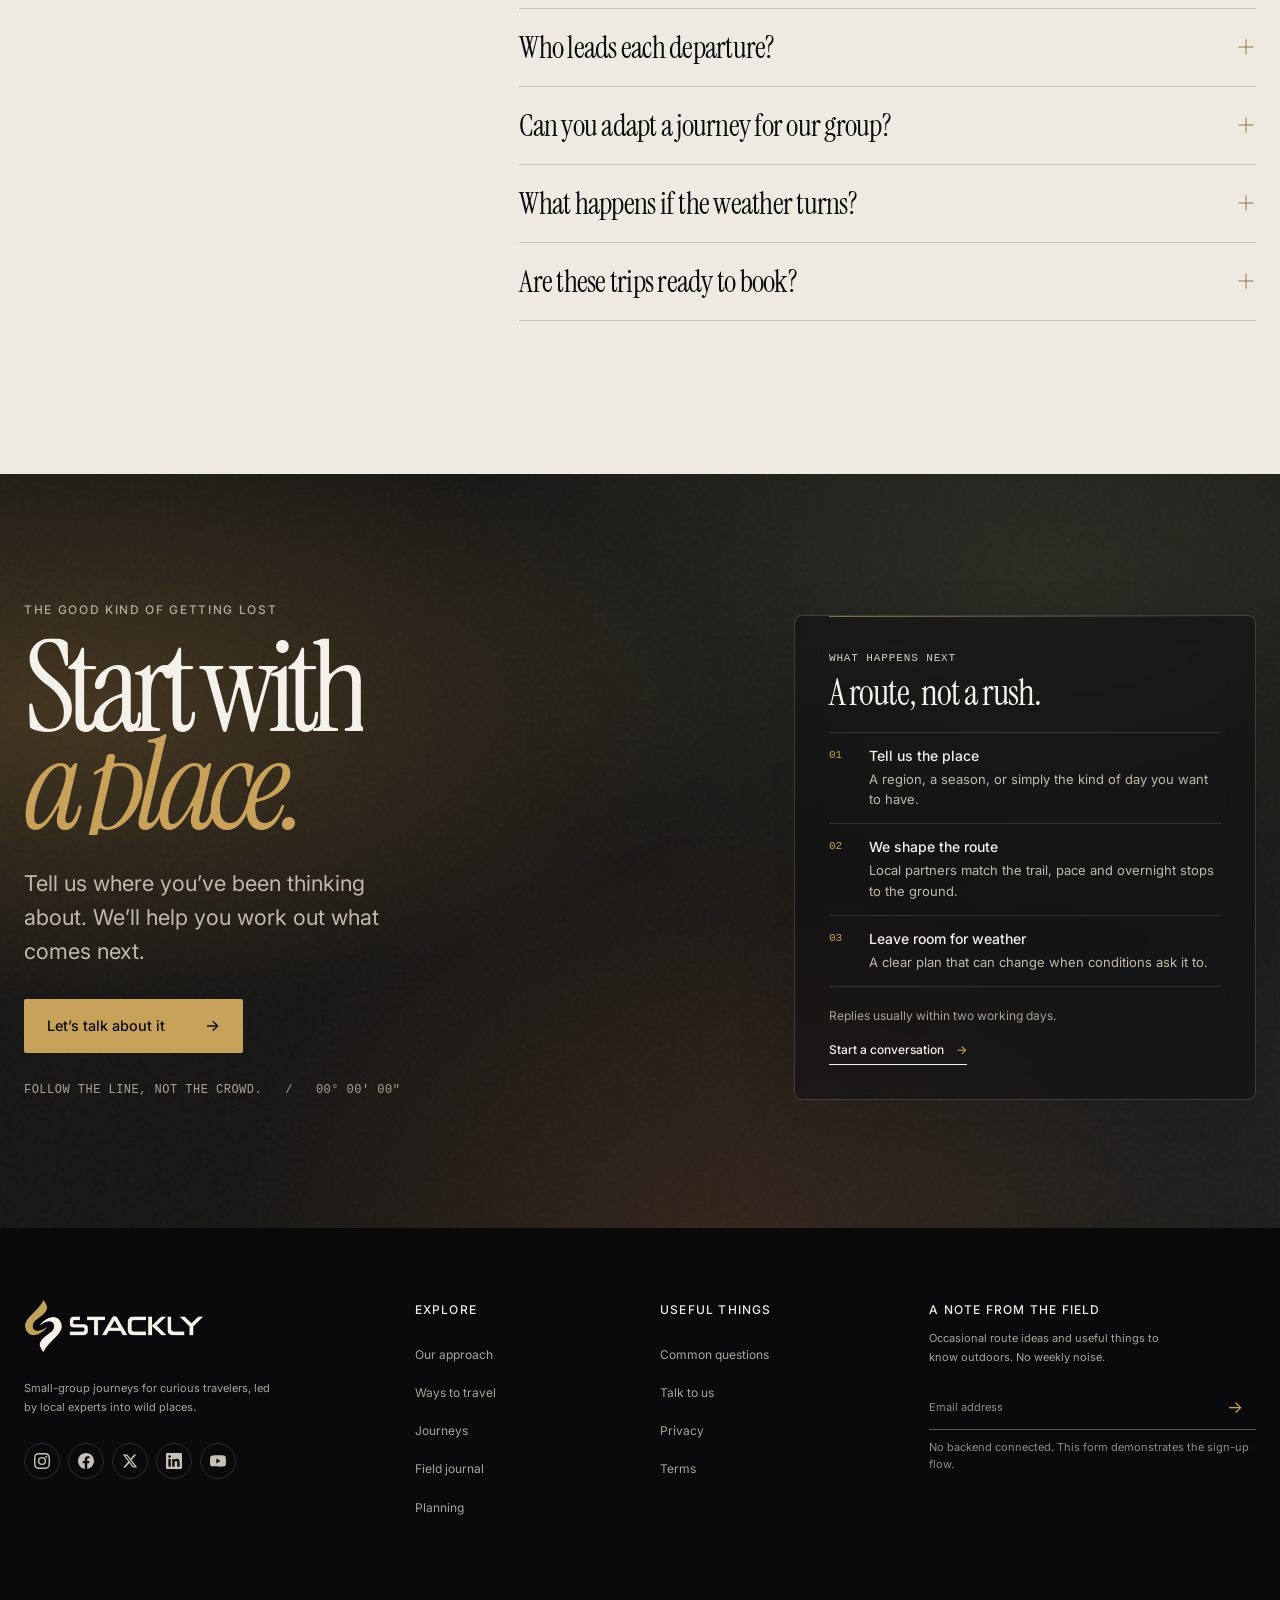
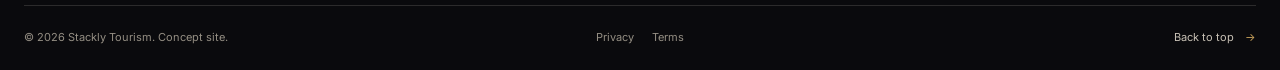
==== commit 23e906e0: "Fix mobile hero and process layouts, add footer social icons" ====
--- a/index.html
+++ b/index.html
@@ -408,8 +408,21 @@
           <a class="footer__brand" href="index.html" aria-label="Stackly Tourism home"><img class="footer__brand-logo" src="assets/logo/logo-stackly.webp" alt="Stackly Tourism" width="180" height="52"></a>
           <p>Small-group journeys for curious travelers, led by local experts into wild places.</p>
           <div class="footer__socials" aria-label="Social media">
-            <a href="https://www.instagram.com/" target="_blank" rel="noopener noreferrer" aria-label="Instagram (general link)">Instagram <span aria-hidden="true">→</span></a>
-            <a href="https://www.youtube.com/" target="_blank" rel="noopener noreferrer" aria-label="YouTube (general link)">YouTube <span aria-hidden="true">→</span></a>
+            <a class="footer__social-link" href="https://www.instagram.com/" target="_blank" rel="noopener noreferrer" aria-label="Instagram" title="Instagram">
+              <svg viewBox="0 0 24 24" aria-hidden="true" focusable="false"><path d="M12 2.163c3.204 0 3.584.012 4.85.07 3.252.148 4.771 1.691 4.919 4.919.058 1.265.069 1.645.069 4.849 0 3.205-.012 3.584-.069 4.849-.149 3.225-1.664 4.771-4.919 4.919-1.266.058-1.644.07-4.85.07-3.204 0-3.584-.012-4.849-.07-3.26-.149-4.771-1.699-4.919-4.92-.058-1.265-.07-1.644-.07-4.849 0-3.204.013-3.583.07-4.849.149-3.227 1.664-4.771 4.919-4.919 1.266-.057 1.645-.069 4.849-.069zM12 0C8.741 0 8.333.014 7.053.072 2.695.272.273 2.69.073 7.052.014 8.333 0 8.741 0 12c0 3.259.014 3.668.072 4.948.2 4.358 2.618 6.78 6.98 6.98C8.333 23.986 8.741 24 12 24c3.259 0 3.668-.014 4.948-.072 4.354-.2 6.782-2.618 6.979-6.98.059-1.28.073-1.689.073-4.948 0-3.259-.014-3.667-.072-4.947-.196-4.354-2.617-6.78-6.979-6.98C15.668.014 15.259 0 12 0zm0 5.838a6.162 6.162 0 100 12.324 6.162 6.162 0 000-12.324zM12 16a4 4 0 110-8 4 4 0 010 8zm6.406-11.845a1.44 1.44 0 100 2.881 1.44 1.44 0 000-2.881z"/></svg>
+            </a>
+            <a class="footer__social-link" href="https://www.facebook.com/" target="_blank" rel="noopener noreferrer" aria-label="Facebook" title="Facebook">
+              <svg viewBox="0 0 24 24" aria-hidden="true" focusable="false"><path d="M24 12.073c0-6.627-5.373-12-12-12s-12 5.373-12 12c0 5.99 4.388 10.954 10.125 11.854v-8.385H7.078v-3.47h3.047V9.43c0-3.007 1.792-4.669 4.533-4.669 1.312 0 2.686.235 2.686.235v2.953H15.83c-1.491 0-1.956.925-1.956 1.874v2.25h3.328l-.532 3.47h-2.796v8.385C19.612 23.027 24 18.062 24 12.073z"/></svg>
+            </a>
+            <a class="footer__social-link" href="https://x.com/" target="_blank" rel="noopener noreferrer" aria-label="X (Twitter)" title="X (Twitter)">
+              <svg viewBox="0 0 24 24" aria-hidden="true" focusable="false"><path d="M18.244 2.25h3.308l-7.227 8.26 8.502 11.24H16.17l-5.214-6.817L4.99 21.75H1.68l7.73-8.835L1.254 2.25H8.08l4.713 6.231zm-1.161 17.52h1.833L7.084 4.126H5.117z"/></svg>
+            </a>
+            <a class="footer__social-link" href="https://www.linkedin.com/" target="_blank" rel="noopener noreferrer" aria-label="LinkedIn" title="LinkedIn">
+              <svg viewBox="0 0 24 24" aria-hidden="true" focusable="false"><path d="M20.447 20.452h-3.554v-5.569c0-1.328-.027-3.037-1.852-3.037-1.853 0-2.136 1.445-2.136 2.939v5.667H9.351V9h3.414v1.561h.046c.477-.9 1.637-1.85 3.37-1.85 3.601 0 4.267 2.37 4.267 5.455v6.286zM5.337 7.433c-1.144 0-2.063-.926-2.063-2.065 0-1.138.92-2.063 2.063-2.063 1.14 0 2.064.925 2.064 2.063 0 1.139-.925 2.065-2.064 2.065zm1.782 13.019H3.555V9h3.564v11.452zM22.225 0H1.771C.792 0 0 .774 0 1.729v20.542C0 23.227.792 24 1.771 24h20.451C23.2 24 24 23.227 24 22.271V1.729C24 .774 23.2 0 22.222 0h.003z"/></svg>
+            </a>
+            <a class="footer__social-link" href="https://www.youtube.com/" target="_blank" rel="noopener noreferrer" aria-label="YouTube" title="YouTube">
+              <svg viewBox="0 0 24 24" aria-hidden="true" focusable="false"><path d="M23.498 6.186a3.016 3.016 0 00-2.122-2.136C19.505 3.545 12 3.545 12 3.545s-7.505 0-9.377.505A3.017 3.017 0 00.502 6.186C0 8.07 0 12 0 12s0 3.93.502 5.814a3.016 3.016 0 002.122 2.136c1.871.505 9.376.505 9.376.505s7.505 0 9.377-.505a3.015 3.015 0 002.122-2.136C24 15.93 24 12 24 12s0-3.93-.502-5.814zM9.545 15.568V8.432L15.818 12l-6.273 3.568z"/></svg>
+            </a>
           </div>
         </div>
         <div class="footer__column">
--- a/css/style.css
+++ b/css/style.css
@@ -2286,24 +2286,37 @@
 .footer__socials {
   display: flex;
   flex-wrap: wrap;
-  gap: 18px;
+  gap: 8px;
   margin-top: 27px;
 }
 
-.footer__socials a {
+.footer__social-link {
+  display: inline-flex;
+  align-items: center;
+  justify-content: center;
+  width: 36px;
+  height: 36px;
+  border: 1px solid rgb(244 241 234 / 14%);
+  border-radius: 50%;
   color: #c8c1b5;
-  font-size: 12px;
-  transition: color var(--duration-1) ease;
-}
-
-.footer__socials a:hover,
+  transition: color var(--duration-1) ease, background-color var(--duration-1) ease, border-color var(--duration-1) ease, transform var(--duration-2) var(--ease-out);
+}
+
+.footer__social-link svg {
+  width: 16px;
+  height: 16px;
+  fill: currentColor;
+}
+
+.footer__social-link:hover {
+  border-color: var(--accent);
+  background: var(--accent);
+  color: var(--ink);
+  transform: translateY(-2px);
+}
+
 .footer__column a:hover,
 .footer__legal a:hover {
-  color: var(--accent);
-}
-
-.footer__socials a span {
-  margin-left: 3px;
   color: var(--accent);
 }
 
@@ -3348,6 +3361,46 @@
   }
 
 
+}
+
+@media (max-width: 520px) {
+  .hero__visual {
+    width: 100%;
+    margin-right: 0;
+  }
+
+  .hero__image-frame {
+    aspect-ratio: 1.15;
+  }
+
+  .hero__stat {
+    position: static;
+    width: fit-content;
+    max-width: 100%;
+    translate: none;
+    animation: none;
+  }
+
+  .hero__stat--top,
+  .hero__stat--bottom {
+    top: auto;
+    right: auto;
+    bottom: auto;
+    left: auto;
+  }
+
+  .hero__stat--top {
+    margin-top: 16px;
+  }
+
+  .hero__stat--bottom {
+    margin-top: 10px;
+    margin-left: auto;
+  }
+
+  .hero__visual-index {
+    display: none;
+  }
 }
 
 @media (prefers-reduced-motion: reduce) {
